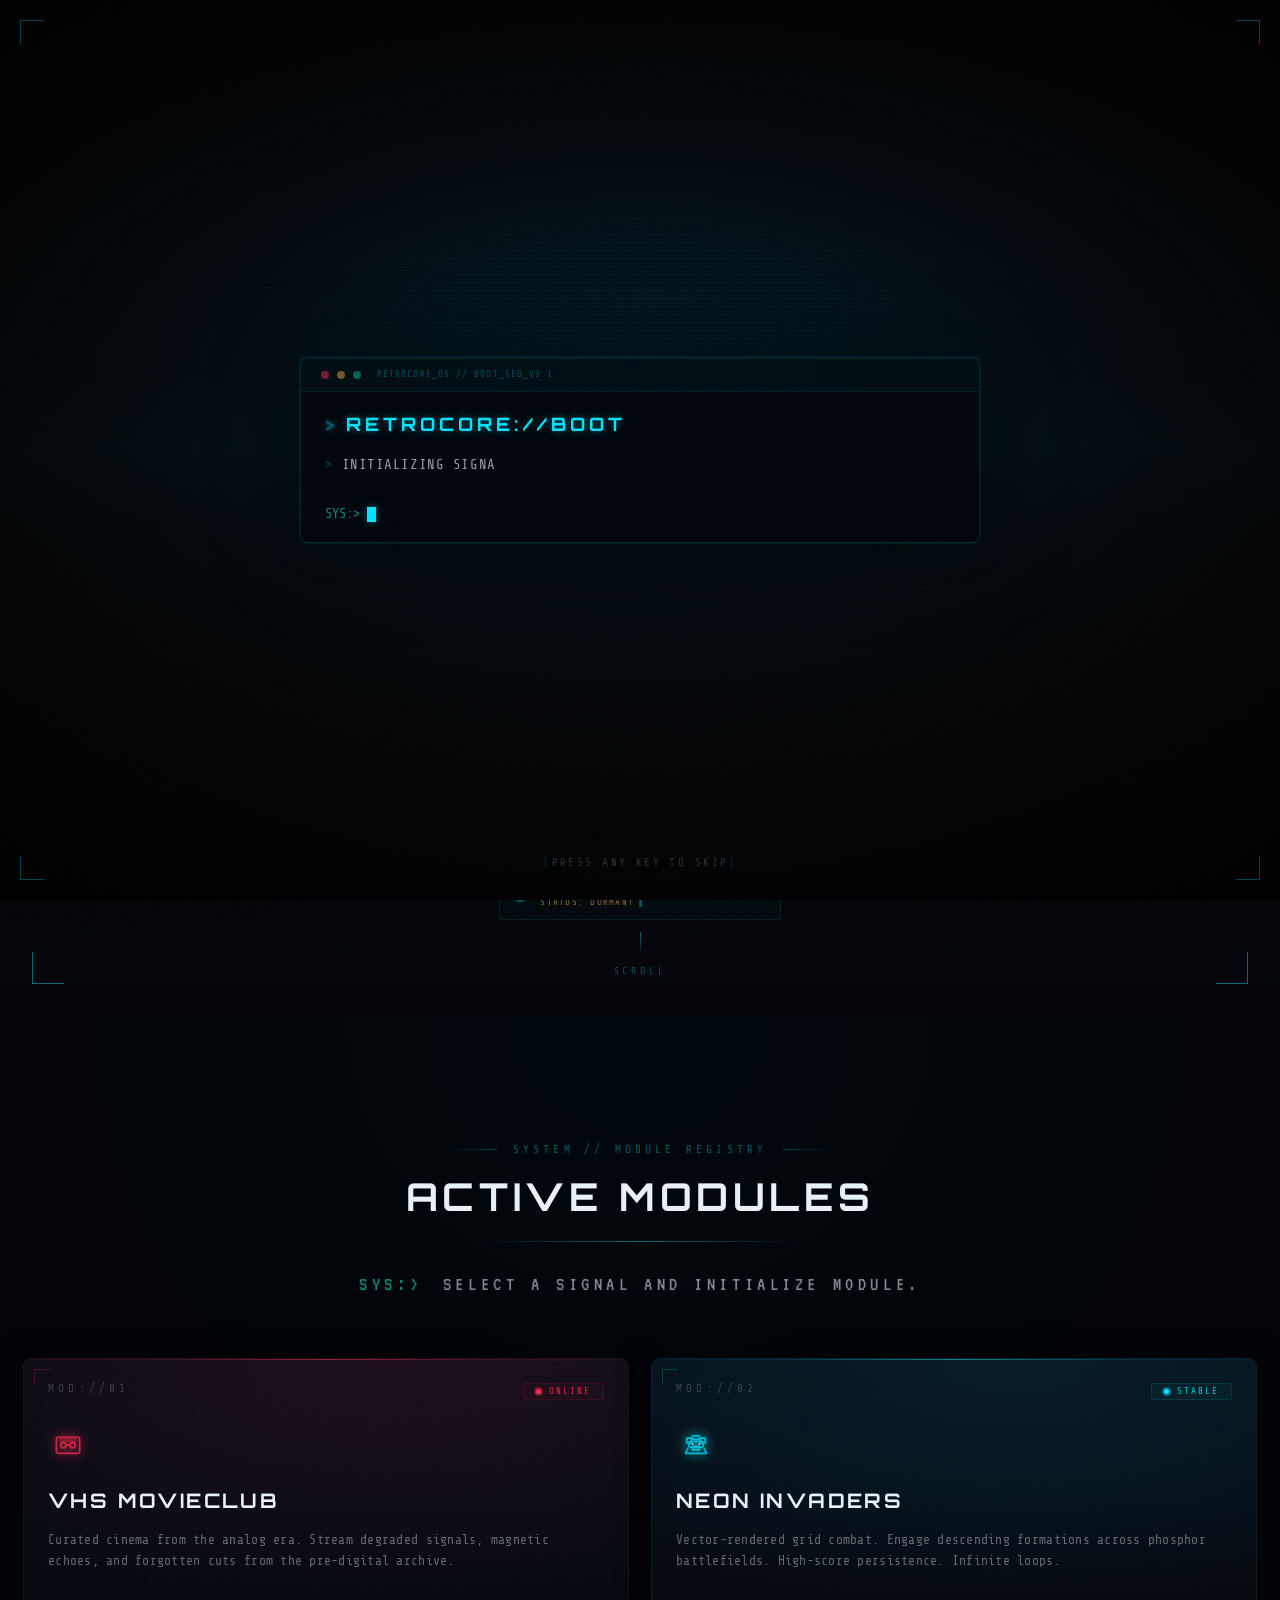
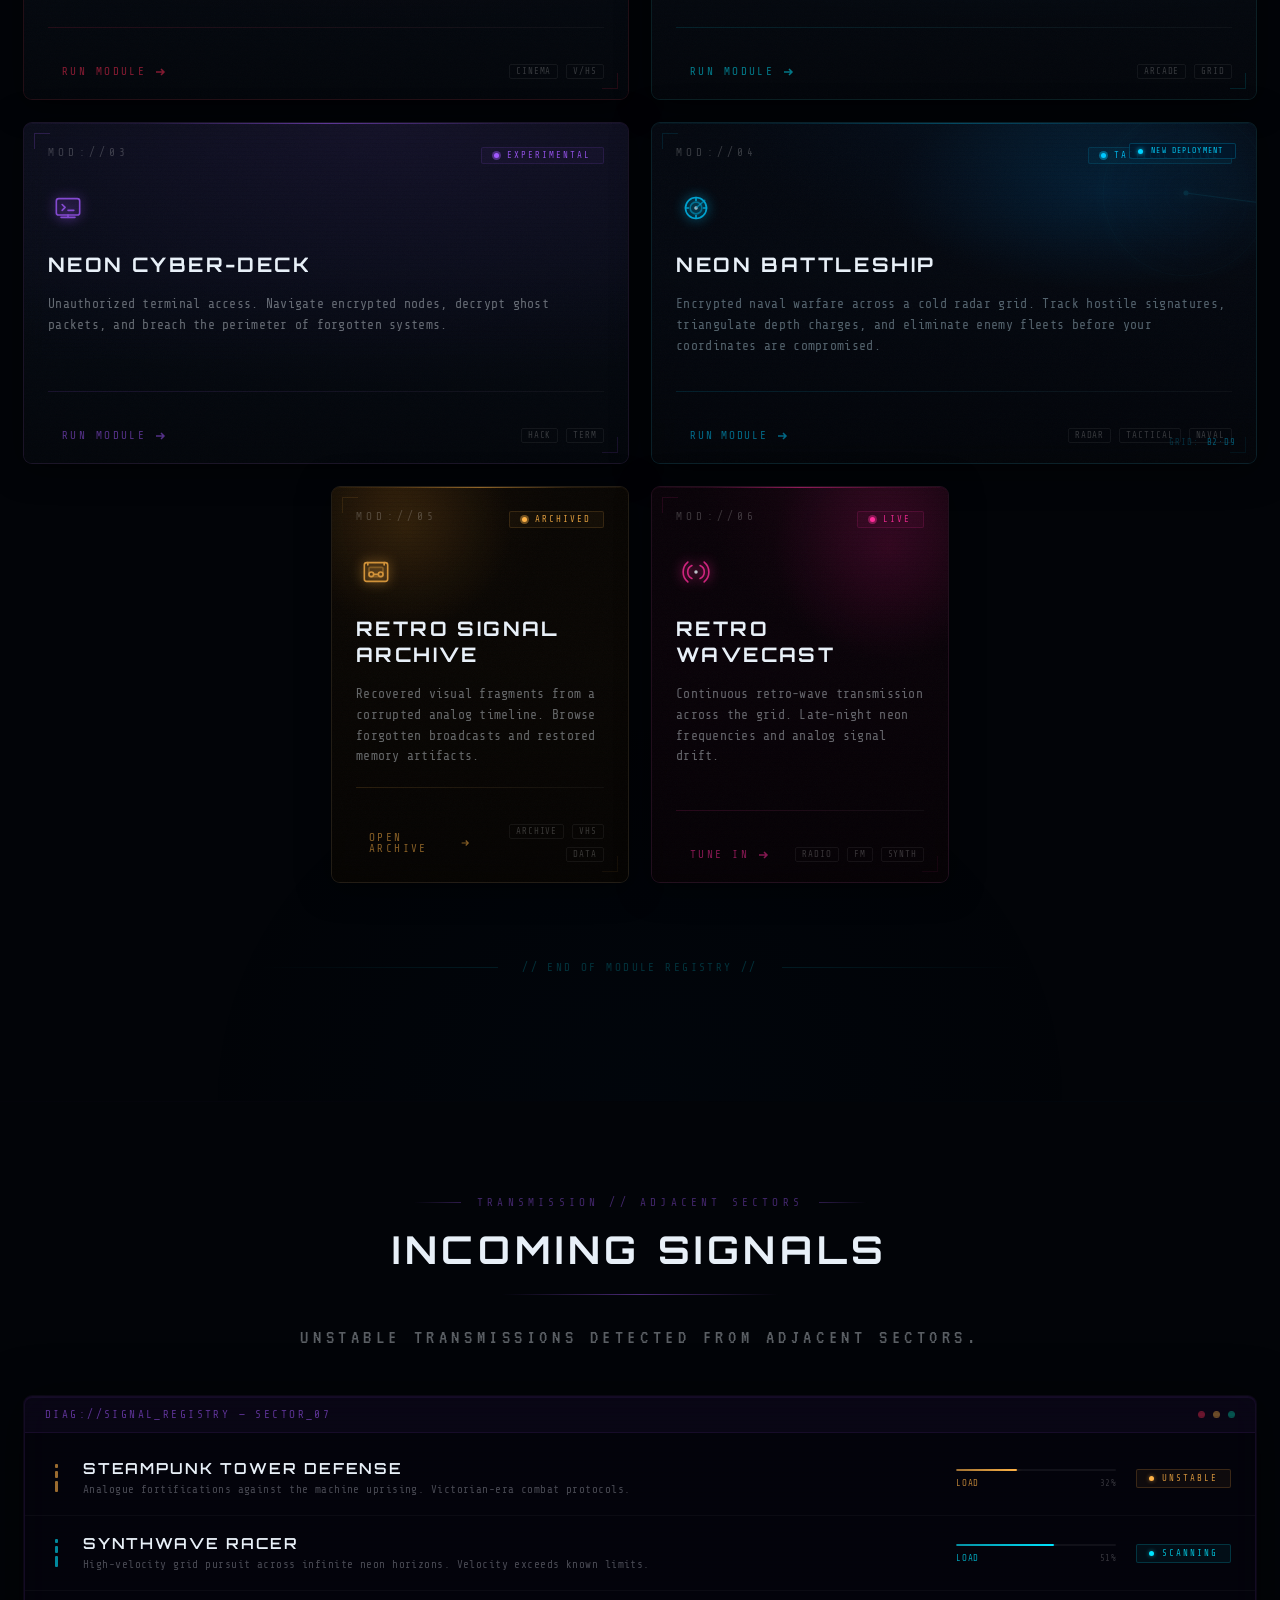
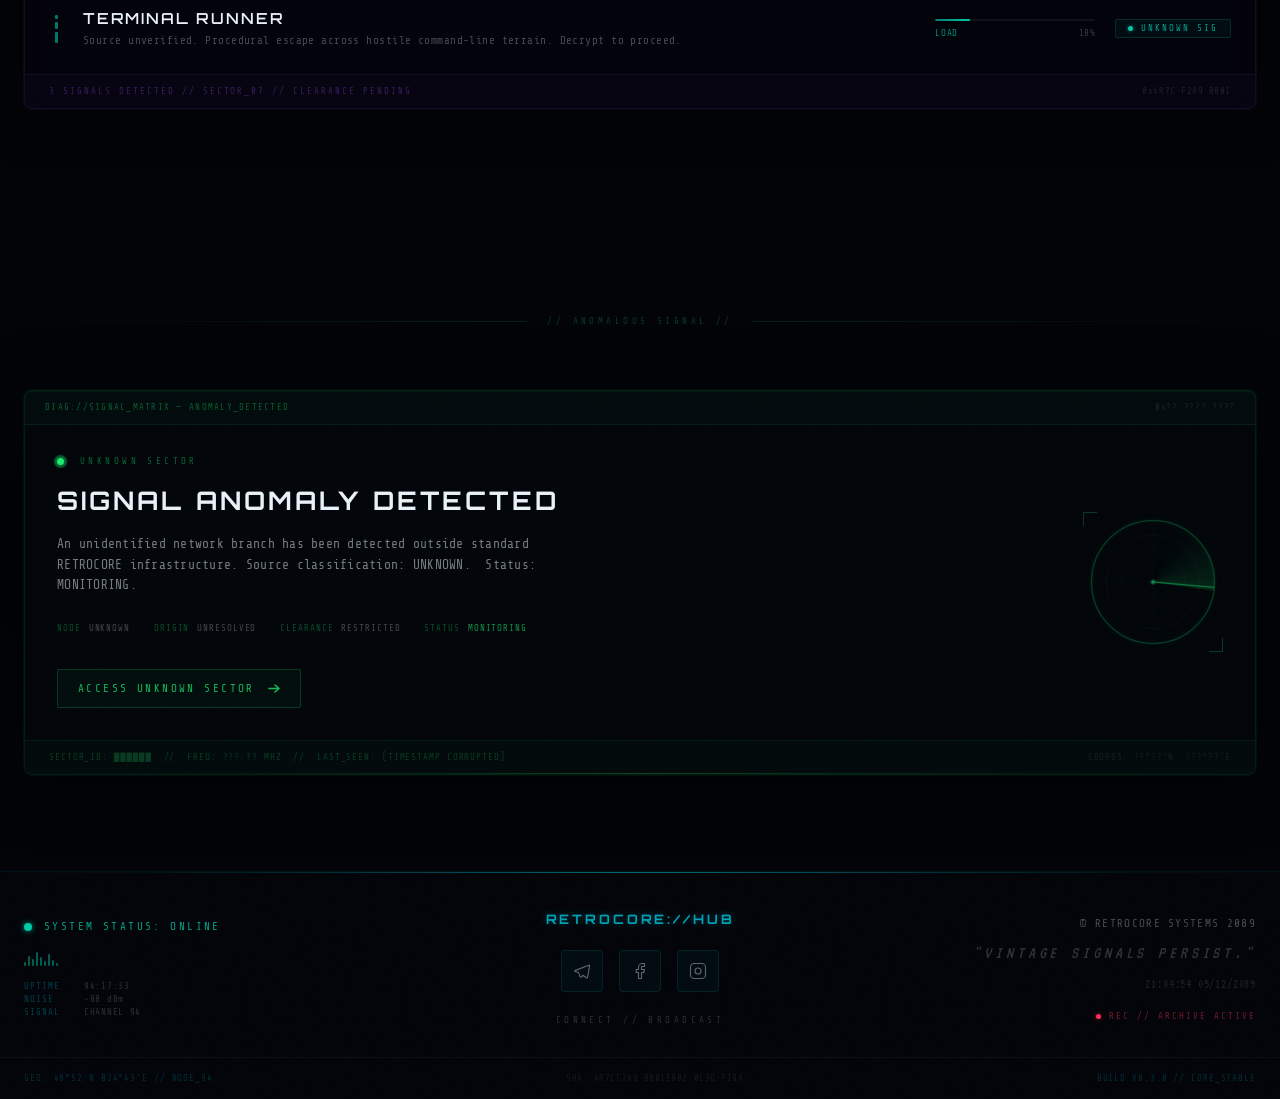
==== index.html @ 4a58cda7 "first commit" ====
<!DOCTYPE html>
<html lang="en" data-theme="dark">
<head>
  <meta charset="UTF-8">
  <meta name="viewport" content="width=device-width, initial-scale=1.0">
  <meta name="description" content="RETROCORE://HUB — Vintage signals from a forgotten digital future.">
  <meta name="theme-color" content="#020408">

  <!-- Favicon pack -->
  <link rel="icon"             type="image/x-icon" href="assets/favicon/favicon.ico">
  <link rel="icon"             type="image/png"    sizes="64x64"   href="assets/favicon/favicon-64x64.png">
  <link rel="icon"             type="image/png"    sizes="32x32"   href="assets/favicon/favicon-32x32.png">
  <link rel="icon"             type="image/png"    sizes="16x16"   href="assets/favicon/favicon-16x16.png">
  <link rel="apple-touch-icon"                     sizes="180x180" href="assets/favicon/apple-touch-icon.png">

  <!-- Open Graph -->
  <meta property="og:title" content="RETROCORE://HUB">
  <meta property="og:description" content="Vintage signals from a forgotten digital future.">
  <meta property="og:type" content="website">

  <title>RETROCORE://HUB</title>

  <!-- Stylesheets — load order matters -->
  <link rel="stylesheet" href="css/reset.css">
  <link rel="stylesheet" href="css/variables.css">
  <link rel="stylesheet" href="css/animations.css">
  <link rel="stylesheet" href="css/style.css">
  <link rel="stylesheet" href="css/modules.css">
  <link rel="stylesheet" href="css/lower.css">
  <link rel="stylesheet" href="css/immersion.css">
  <link rel="stylesheet" href="css/battleship.css">
  <link rel="stylesheet" href="css/signal-ai.css">
  <link rel="stylesheet" href="css/unknown-sector.css">
  <link rel="stylesheet" href="css/platform.css">
  <link rel="stylesheet" href="css/network.css">
</head>

<body>

  <!-- ══════════════════════════════════════════════════
       AMBIENT BACKGROUND SYSTEM
  ══════════════════════════════════════════════════ -->
  <div class="bg-system" aria-hidden="true">
    <!-- deep multi-layer gradients -->
    <div class="bg-gradient"></div>

    <!-- atmospheric glow orbs -->
    <div class="bg-orb bg-orb--primary"></div>
    <div class="bg-orb bg-orb--secondary"></div>
    <div class="bg-orb bg-orb--tertiary"></div>

    <!-- perspective grid -->
    <div class="bg-grid"></div>

    <!-- VHS scanlines -->
    <div class="bg-scanlines"></div>

    <!-- moving CRT scan beam -->
    <div class="bg-scanline-beam"></div>

    <!-- animated film grain -->
    <div class="bg-noise"></div>

    <!-- vignette frame -->
    <div class="bg-vignette"></div>

    <!-- particle canvas -->
    <canvas id="particle-canvas" aria-hidden="true"></canvas>
  </div><!-- /.bg-system -->


  <!-- ══════════════════════════════════════════════════
       HEADER
  ══════════════════════════════════════════════════ -->
  <header class="header" role="banner">
    <div class="container">
      <div class="header__inner">

        <!-- Logo -->
        <a href="/" class="logo" aria-label="RETROCORE HUB — Home">
          <div class="logo__status" aria-hidden="true">
            <span class="logo__status-ring"></span>
            <span class="logo__status-dot"></span>
          </div>
          <span class="logo__wordmark">
            <span class="protocol">RETRO</span><span class="separator">CORE</span><span class="separator">://</span><span class="name">HUB</span>
          </span>
        </a>

        <!-- Desktop Navigation -->
        <nav class="header__nav" aria-label="Primary navigation">
          <!-- Language Switcher -->
          <div class="lang-switcher" role="group" aria-label="Language selection">
            <button
              class="lang-btn active"
              data-lang="en"
              aria-pressed="true"
              aria-label="English"
            >EN</button>
            <button
              class="lang-btn"
              data-lang="ua"
              aria-pressed="false"
              aria-label="Ukrainian"
            >UA</button>
          </div>

          <!-- Register CTA -->
          <button class="btn-register" aria-label="Create an account" data-i18n="navRegister">
            REGISTER
          </button>
        </nav>

        <!-- Mobile Hamburger -->
        <button
          class="header__menu-toggle"
          aria-label="Toggle mobile menu"
          aria-expanded="false"
          aria-controls="mobile-nav"
        >
          <span></span>
          <span></span>
          <span></span>
        </button>

      </div><!-- /.header__inner -->
    </div><!-- /.container -->
  </header>

  <!-- Mobile nav drawer -->
  <nav
    id="mobile-nav"
    class="header__mobile-nav"
    aria-label="Mobile navigation"
    aria-hidden="true"
  >
    <div class="lang-switcher" role="group" aria-label="Language selection">
      <button class="lang-btn active" data-lang="en">EN</button>
      <button class="lang-btn" data-lang="ua">UA</button>
    </div>
    <button class="btn-register" style="width:100%; text-align:center;" data-i18n="navRegister">
      REGISTER
    </button>
  </nav>


  <!-- ══════════════════════════════════════════════════
       MAIN CONTENT
  ══════════════════════════════════════════════════ -->
  <main id="main" role="main">

    <!-- ── HERO ──────────────────────────────────── -->
    <section class="hero" aria-label="Hero">

      <!-- CRT scanline overlay -->
      <div class="hero__crt" aria-hidden="true"></div>

      <!-- Cinematic corner brackets -->
      <div class="hero__frame" aria-hidden="true">
        <div class="hero__frame-corner--tr"></div>
        <div class="hero__frame-corner--bl"></div>
      </div>

      <!-- VHS Timestamp — top left -->
      <div class="hero__vhs-stamp" aria-hidden="true">00:00:00  01/01/1994</div>

      <!-- VHS REC indicator — top right -->
      <div class="hero__vhs-rec" aria-hidden="true">
        <span class="hero__vhs-dot"></span>
        REC
      </div>

      <!-- Hero Content -->
      <div class="hero__content">

        <!-- Eyebrow label -->
        <p class="hero__eyebrow" aria-label="System label" data-i18n="heroEyebrow">
          SIGNAL&nbsp;INTERCEPTED&nbsp;//&nbsp;CHANNEL&nbsp;94
        </p>

        <!-- Main Tagline -->
        <h1 class="hero__title" data-i18n="heroTitle">
          Vintage signals from a<br>forgotten digital future.
        </h1>

        <!-- Horizontal divider -->
        <div class="hero__divider" aria-hidden="true"></div>

        <!-- Subtitle -->
        <p class="hero__subtitle" data-i18n="heroSubtitle">
          The archive is open. Connect to the grid.
        </p>

        <!-- Terminal prompt -->
        <div class="hero__terminal" aria-hidden="true">
          <span class="hero__terminal-prefix">SYS:&gt;</span>
          <span class="hero__terminal-text" data-i18n="heroTerminalText">awaiting_signal.exe</span>
          <span class="hero__cursor"></span>
        </div>

        <!-- Meta Badges -->
        <div class="hero__badges" role="list" aria-label="System status tags">
          <span class="hero__badge" role="listitem" data-i18n="heroBadge1">V/HS-1994</span>
          <span class="hero__badge" role="listitem" data-i18n="heroBadge2">SIGNAL&nbsp;STABLE</span>
          <span class="hero__badge" role="listitem" data-i18n="heroBadge3">GRID&nbsp;ONLINE</span>
          <span class="hero__badge" role="listitem" data-i18n="heroBadge4">ENCRYPTED</span>
        </div>

      </div><!-- /.hero__content -->

      <!-- Scroll hint -->
      <div class="hero__scroll-hint" aria-label="Scroll down">
        <div class="hero__scroll-line" aria-hidden="true"></div>
        <span class="hero__scroll-label" data-i18n="heroScrollLabel">SCROLL</span>
      </div>

    </section><!-- /.hero -->

    <!-- Future sections will be inserted here:
         <section class="features"> … </section>
         <section class="showcase"> … </section>
         <section class="pricing"> … </section>
         <section class="cta"> … </section>
    -->

    <!-- ── ACTIVE MODULES ────────────────────────── -->
    <section class="modules" id="modules" aria-label="Active Modules">

      <!-- Section intro -->
      <div class="container">
        <div class="modules__intro">
          <p class="modules__eyebrow" data-i18n="modulesEyebrow">SYSTEM&nbsp;//&nbsp;MODULE&nbsp;REGISTRY</p>
          <h2 class="modules__title" data-i18n="modulesTitle">Active Modules</h2>
          <div class="modules__divider" aria-hidden="true"></div>
          <p class="modules__subtitle">
            <span class="modules__subtitle-prefix">SYS:&gt;&nbsp;</span>
            <span data-i18n="modulesSubtitle">Select a signal and initialize module.</span>
          </p>
        </div>
      </div>

      <!-- Module Grid -->
      <div class="modules__grid" role="list">

        <!-- ── MODULE 01 — VHS MovieClub ─────────── -->
        <a
          class="mod-card mod-card--vhs"
          href="/projects/vhs-movieclub/index.html"
          role="listitem"
          aria-label="VHS MovieClub — Launch module"
        >
          <!-- bg layers -->
          <div class="mod-card__bg"        aria-hidden="true"></div>
          <div class="mod-card__noise"     aria-hidden="true"></div>
          <div class="mod-card__scanlines" aria-hidden="true"></div>
          <div class="mod-card__scan-beam" aria-hidden="true"></div>
          <div class="mod-card__holo"      aria-hidden="true"></div>
          <div class="mod-card__corners"   aria-hidden="true"></div>
          <div class="mod-card__accent-line" aria-hidden="true"></div>
          <div class="mod-card__reflection"  aria-hidden="true"></div>

          <!-- content -->
          <div class="mod-card__body">
            <div class="mod-card__header">
              <span class="mod-card__slot">MOD://01</span>
              <div class="mod-card__status" aria-label="Status: Online">
                <span class="mod-card__status-dot">
                  <span class="mod-card__status-dot-ring"></span>
                  <span class="mod-card__status-dot-inner"></span>
                </span>
                <span class="mod-card__status-label" data-i18n="mod01StatusLabel">ONLINE</span>
              </div>
            </div>

            <div class="mod-card__icon-wrap">
              <div class="mod-card__icon">
                <!-- VHS cassette icon -->
                <svg viewBox="0 0 24 24" aria-hidden="true">
                  <rect x="2" y="6" width="20" height="14" rx="2"/>
                  <circle cx="8"  cy="13" r="2.2"/>
                  <circle cx="16" cy="13" r="2.2"/>
                  <path d="M10.2 13 h3.6"/>
                  <rect x="5" y="7.5" width="14" height="2" rx="0.5" opacity="0.5"/>
                </svg>
              </div>
            </div>

            <h3 class="mod-card__title" data-i18n="mod01Title">VHS&nbsp;MovieClub</h3>
            <p class="mod-card__desc" data-i18n="mod01Desc">
              Curated cinema from the analog era. Stream degraded signals,
              magnetic echoes, and forgotten cuts from the pre-digital archive.
            </p>

            <div class="mod-card__line" aria-hidden="true"></div>

            <div class="mod-card__footer">
              <div class="mod-card__run" aria-label="Run module">
                <span class="mod-card__run-blink"></span>
                <span>RUN MODULE</span>
                <span class="mod-card__run-arrow">
                  <svg width="12" height="12" viewBox="0 0 12 12" fill="none" stroke="currentColor" stroke-width="1.5">
                    <path d="M2 6h8M7 3l3 3-3 3"/>
                  </svg>
                </span>
              </div>
              <div class="mod-card__tags" aria-label="Module tags">
                <span class="mod-card__tag">CINEMA</span>
                <span class="mod-card__tag">V/HS</span>
              </div>
            </div>
          </div>
        </a>

        <!-- ── MODULE 02 — Neon Invaders ─────────── -->
        <a
          class="mod-card mod-card--invaders"
          href="/projects/neon-invaders/index.html"
          role="listitem"
          aria-label="Neon Invaders — Launch module"
        >
          <div class="mod-card__bg"        aria-hidden="true"></div>
          <div class="mod-card__noise"     aria-hidden="true"></div>
          <div class="mod-card__scanlines" aria-hidden="true"></div>
          <div class="mod-card__scan-beam" aria-hidden="true"></div>
          <div class="mod-card__holo"      aria-hidden="true"></div>
          <div class="mod-card__corners"   aria-hidden="true"></div>
          <div class="mod-card__accent-line" aria-hidden="true"></div>
          <div class="mod-card__reflection"  aria-hidden="true"></div>

          <div class="mod-card__body">
            <div class="mod-card__header">
              <span class="mod-card__slot">MOD://02</span>
              <div class="mod-card__status" aria-label="Status: Stable">
                <span class="mod-card__status-dot">
                  <span class="mod-card__status-dot-ring"></span>
                  <span class="mod-card__status-dot-inner"></span>
                </span>
                <span class="mod-card__status-label" data-i18n="mod02StatusLabel">STABLE</span>
              </div>
            </div>

            <div class="mod-card__icon-wrap">
              <div class="mod-card__icon">
                <!-- arcade / invader icon -->
                <svg viewBox="0 0 24 24" aria-hidden="true">
                  <path d="M5 16 L3 20 h18 L19 16"/>
                  <rect x="9" y="14" width="6" height="3"/>
                  <rect x="6" y="10" width="12" height="5" rx="1"/>
                  <rect x="4"  y="7" width="4" height="4"/>
                  <rect x="16" y="7" width="4" height="4"/>
                  <rect x="9" y="5" width="6" height="3" rx="0.5"/>
                  <circle cx="9"  cy="12" r="0.8" fill="currentColor" stroke="none"/>
                  <circle cx="15" cy="12" r="0.8" fill="currentColor" stroke="none"/>
                </svg>
              </div>
            </div>

            <h3 class="mod-card__title" data-i18n="mod02Title">Neon&nbsp;Invaders</h3>
            <p class="mod-card__desc" data-i18n="mod02Desc">
              Vector-rendered grid combat. Engage descending formations across
              phosphor battlefields. High-score persistence. Infinite loops.
            </p>

            <div class="mod-card__line" aria-hidden="true"></div>

            <div class="mod-card__footer">
              <div class="mod-card__run" aria-label="Run module">
                <span class="mod-card__run-blink"></span>
                <span>RUN MODULE</span>
                <span class="mod-card__run-arrow">
                  <svg width="12" height="12" viewBox="0 0 12 12" fill="none" stroke="currentColor" stroke-width="1.5">
                    <path d="M2 6h8M7 3l3 3-3 3"/>
                  </svg>
                </span>
              </div>
              <div class="mod-card__tags">
                <span class="mod-card__tag">ARCADE</span>
                <span class="mod-card__tag">GRID</span>
              </div>
            </div>
          </div>
        </a>

        <!-- ── MODULE 03 — Neon Cyber-Deck ──────── -->
        <a
          class="mod-card mod-card--cyberdeck"
          href="/projects/neon-cyberdeck/index.html"
          role="listitem"
          aria-label="Neon Cyber-Deck — Launch module"
        >
          <div class="mod-card__bg"        aria-hidden="true"></div>
          <div class="mod-card__noise"     aria-hidden="true"></div>
          <div class="mod-card__scanlines" aria-hidden="true"></div>
          <div class="mod-card__scan-beam" aria-hidden="true"></div>
          <div class="mod-card__holo"      aria-hidden="true"></div>
          <div class="mod-card__corners"   aria-hidden="true"></div>
          <div class="mod-card__accent-line" aria-hidden="true"></div>
          <div class="mod-card__reflection"  aria-hidden="true"></div>

          <div class="mod-card__body">
            <div class="mod-card__header">
              <span class="mod-card__slot">MOD://03</span>
              <div class="mod-card__status" aria-label="Status: Experimental">
                <span class="mod-card__status-dot">
                  <span class="mod-card__status-dot-ring" style="animation-duration:1.6s"></span>
                  <span class="mod-card__status-dot-inner"></span>
                </span>
                <span class="mod-card__status-label" data-i18n="mod03StatusLabel">EXPERIMENTAL</span>
              </div>
            </div>

            <div class="mod-card__icon-wrap">
              <div class="mod-card__icon">
                <!-- terminal / cyberdeck icon -->
                <svg viewBox="0 0 24 24" aria-hidden="true">
                  <rect x="2" y="4" width="20" height="14" rx="2"/>
                  <path d="M6 20 h12"/>
                  <path d="M12 18 v2"/>
                  <path d="M7 9 l2.5 2.5 -2.5 2.5"/>
                  <path d="M12 14 h5"/>
                </svg>
              </div>
            </div>

            <h3 class="mod-card__title" data-i18n="mod03Title">Neon&nbsp;Cyber&#8209;Deck</h3>
            <p class="mod-card__desc" data-i18n="mod03Desc">
              Unauthorized terminal access. Navigate encrypted nodes, decrypt
              ghost packets, and breach the perimeter of forgotten systems.
            </p>

            <div class="mod-card__line" aria-hidden="true"></div>

            <div class="mod-card__footer">
              <div class="mod-card__run" aria-label="Run module">
                <span class="mod-card__run-blink"></span>
                <span>RUN MODULE</span>
                <span class="mod-card__run-arrow">
                  <svg width="12" height="12" viewBox="0 0 12 12" fill="none" stroke="currentColor" stroke-width="1.5">
                    <path d="M2 6h8M7 3l3 3-3 3"/>
                  </svg>
                </span>
              </div>
              <div class="mod-card__tags">
                <span class="mod-card__tag">HACK</span>
                <span class="mod-card__tag">TERM</span>
              </div>
            </div>
          </div>
        </a>

        <!-- ── MODULE 04 — Neon Battleship (DEPLOYED) ── -->
        <a
          class="mod-card mod-card--battleship mod-card--naval"
          href="/projects/neon-battleship/index.html"
          role="listitem"
          aria-label="Neon Battleship — Launch module"
          id="card-battleship"
        >
          <!-- standard bg layer stack -->
          <div class="mod-card__bg"          aria-hidden="true"></div>
          <div class="mod-card__noise"       aria-hidden="true"></div>
          <div class="mod-card__scanlines"   aria-hidden="true"></div>
          <div class="mod-card__scan-beam"   aria-hidden="true"></div>
          <div class="mod-card__holo"        aria-hidden="true"></div>
          <div class="mod-card__corners"     aria-hidden="true"></div>
          <div class="mod-card__accent-line" aria-hidden="true"></div>
          <div class="mod-card__reflection"  aria-hidden="true"></div>

          <!-- ── Naval-exclusive atmosphere layers ── -->
          <!-- Radar sweep canvas -->
          <canvas
            class="bs-radar"
            id="bs-radar-canvas"
            width="180" height="180"
            aria-hidden="true"
          ></canvas>

          <!-- Tactical grid overlay -->
          <div class="bs-grid" aria-hidden="true"></div>

          <!-- Sonar ripple rings -->
          <div class="bs-sonar" aria-hidden="true">
            <span class="bs-sonar__ring bs-sonar__ring--1"></span>
            <span class="bs-sonar__ring bs-sonar__ring--2"></span>
            <span class="bs-sonar__ring bs-sonar__ring--3"></span>
          </div>

          <!-- NEW DEPLOYMENT badge -->
          <div class="bs-deploy-badge" aria-label="New deployment">
            <span class="bs-deploy-badge__pip"></span>
            <span class="bs-deploy-badge__text" data-i18n="mod04DeployBadge">NEW&nbsp;DEPLOYMENT</span>
          </div>

          <!-- Coordinate readout -->
          <div class="bs-coords" aria-hidden="true">
            <span class="bs-coords__label">GRID:&nbsp;</span>
            <span class="bs-coords__val" id="bs-coords-val">G7·H4</span>
          </div>

          <!-- card body -->
          <div class="mod-card__body">
            <div class="mod-card__header">
              <span class="mod-card__slot">MOD://04</span>
              <div class="mod-card__status" aria-label="Status: Tactical online">
                <span class="mod-card__status-dot">
                  <span class="mod-card__status-dot-ring"></span>
                  <span class="mod-card__status-dot-inner"></span>
                </span>
                <span class="mod-card__status-label" data-i18n="mod04StatusLabel">TACTICAL&nbsp;ONLINE</span>
              </div>
            </div>

            <div class="mod-card__icon-wrap">
              <div class="mod-card__icon bs-icon">
                <!-- radar crosshair icon -->
                <svg viewBox="0 0 24 24" aria-hidden="true">
                  <circle cx="12" cy="12" r="9"/>
                  <circle cx="12" cy="12" r="5" opacity="0.55"/>
                  <circle cx="12" cy="12" r="1.5" fill="currentColor" stroke="none"/>
                  <!-- crosshair ticks -->
                  <path d="M12 3 v2.5"/>
                  <path d="M12 18.5 v2.5"/>
                  <path d="M3 12 h2.5"/>
                  <path d="M18.5 12 h2.5"/>
                  <!-- sweep arm -->
                  <path class="bs-icon__sweep" d="M12 12 L19.5 5.5" stroke-linecap="round"/>
                </svg>
              </div>
            </div>

            <h3 class="mod-card__title" data-i18n="mod04Title">Neon&nbsp;Battleship</h3>
            <p class="mod-card__desc" data-i18n="mod04Desc">
              Encrypted naval warfare across a cold radar grid. Track
              hostile signatures, triangulate depth charges, and eliminate
              enemy fleets before your coordinates are compromised.
            </p>

            <div class="mod-card__line" aria-hidden="true"></div>

            <div class="mod-card__footer">
              <div class="mod-card__run" aria-label="Run module">
                <span class="mod-card__run-blink"></span>
                <span>RUN MODULE</span>
                <span class="mod-card__run-arrow">
                  <svg width="12" height="12" viewBox="0 0 12 12" fill="none" stroke="currentColor" stroke-width="1.5">
                    <path d="M2 6h8M7 3l3 3-3 3"/>
                  </svg>
                </span>
              </div>
              <div class="mod-card__tags">
                <span class="mod-card__tag">RADAR</span>
                <span class="mod-card__tag">TACTICAL</span>
                <span class="mod-card__tag">NAVAL</span>
              </div>
            </div>
          </div>
        </a>

      </div><!-- /.modules__grid -->

      <!-- Extended grid: MOD 05–06 -->
      <div class="modules__grid modules__grid--extended" role="list">

        <!-- ── MODULE 05 — Retro Signal Archive ──── -->
        <a
          class="mod-card mod-card--archive"
          href="./projects/retro-signal-archive/index.html"
          role="listitem"
          aria-label="Retro Signal Archive — Open archive"
        >
          <div class="mod-card__bg"          aria-hidden="true"></div>
          <div class="mod-card__noise"       aria-hidden="true"></div>
          <div class="mod-card__scanlines"   aria-hidden="true"></div>
          <div class="mod-card__scan-beam"   aria-hidden="true"></div>
          <div class="mod-card__holo"        aria-hidden="true"></div>
          <div class="mod-card__corners"     aria-hidden="true"></div>
          <div class="mod-card__accent-line" aria-hidden="true"></div>
          <div class="mod-card__reflection"  aria-hidden="true"></div>

          <div class="mod-card__body">
            <div class="mod-card__header">
              <span class="mod-card__slot">MOD://05</span>
              <div class="mod-card__status" aria-label="Status: Archived">
                <span class="mod-card__status-dot">
                  <span class="mod-card__status-dot-ring"></span>
                  <span class="mod-card__status-dot-inner"></span>
                </span>
                <span class="mod-card__status-label" data-i18n="mod05StatusLabel">ARCHIVED</span>
              </div>
            </div>

            <div class="mod-card__icon-wrap">
              <div class="mod-card__icon">
                <!-- VHS tape / archive icon -->
                <svg viewBox="0 0 24 24" aria-hidden="true">
                  <rect x="2" y="4" width="20" height="16" rx="2"/>
                  <rect x="6" y="8" width="12" height="8" rx="1" opacity="0.4"/>
                  <circle cx="8"  cy="14" r="2"/>
                  <circle cx="16" cy="14" r="2"/>
                  <path d="M10 14h4"/>
                  <path d="M5 4v2M19 4v2"/>
                </svg>
              </div>
            </div>

            <h3 class="mod-card__title" data-i18n="mod05Title">Retro&nbsp;Signal&nbsp;Archive</h3>
            <p class="mod-card__desc" data-i18n="mod05Desc">
              Recovered visual fragments from a corrupted analog timeline.
              Browse forgotten broadcasts and restored memory artifacts.
            </p>

            <div class="mod-card__line" aria-hidden="true"></div>

            <div class="mod-card__footer">
              <div class="mod-card__run" aria-label="Open archive">
                <span class="mod-card__run-blink"></span>
                <span data-i18n="mod05RunBtn">OPEN ARCHIVE</span>
                <span class="mod-card__run-arrow">
                  <svg width="12" height="12" viewBox="0 0 12 12" fill="none" stroke="currentColor" stroke-width="1.5">
                    <path d="M2 6h8M7 3l3 3-3 3"/>
                  </svg>
                </span>
              </div>
              <div class="mod-card__tags">
                <span class="mod-card__tag">ARCHIVE</span>
                <span class="mod-card__tag">VHS</span>
                <span class="mod-card__tag">DATA</span>
              </div>
            </div>
          </div>
        </a>

        <!-- ── MODULE 06 — Retro Wavecast ──────────── -->
        <a
          class="mod-card mod-card--wavecast"
          href="./projects/retro-wavecast/index.html"
          role="listitem"
          aria-label="Retro Wavecast — Tune in"
        >
          <div class="mod-card__bg"          aria-hidden="true"></div>
          <div class="mod-card__noise"       aria-hidden="true"></div>
          <div class="mod-card__scanlines"   aria-hidden="true"></div>
          <div class="mod-card__scan-beam"   aria-hidden="true"></div>
          <div class="mod-card__holo"        aria-hidden="true"></div>
          <div class="mod-card__corners"     aria-hidden="true"></div>
          <div class="mod-card__accent-line" aria-hidden="true"></div>
          <div class="mod-card__reflection"  aria-hidden="true"></div>

          <div class="mod-card__body">
            <div class="mod-card__header">
              <span class="mod-card__slot">MOD://06</span>
              <div class="mod-card__status" aria-label="Status: Live">
                <span class="mod-card__status-dot">
                  <span class="mod-card__status-dot-ring"></span>
                  <span class="mod-card__status-dot-inner"></span>
                </span>
                <span class="mod-card__status-label" data-i18n="mod06StatusLabel">LIVE</span>
              </div>
            </div>

            <div class="mod-card__icon-wrap">
              <div class="mod-card__icon">
                <!-- Radio wave / broadcast icon -->
                <svg viewBox="0 0 24 24" aria-hidden="true">
                  <path d="M8.5 17.5a6 6 0 0 1 0-11"/>
                  <path d="M15.5 17.5a6 6 0 0 0 0-11"/>
                  <path d="M5 20.5a11 11 0 0 1 0-17"/>
                  <path d="M19 20.5a11 11 0 0 0 0-17"/>
                  <circle cx="12" cy="12" r="1.5" fill="currentColor" stroke="none"/>
                </svg>
              </div>
            </div>

            <h3 class="mod-card__title" data-i18n="mod06Title">Retro&nbsp;Wavecast</h3>
            <p class="mod-card__desc" data-i18n="mod06Desc">
              Continuous retro-wave transmission across the grid.
              Late-night neon frequencies and analog signal drift.
            </p>

            <div class="mod-card__line" aria-hidden="true"></div>

            <div class="mod-card__footer">
              <div class="mod-card__run" aria-label="Tune in">
                <span class="mod-card__run-blink"></span>
                <span data-i18n="mod06RunBtn">TUNE IN</span>
                <span class="mod-card__run-arrow">
                  <svg width="12" height="12" viewBox="0 0 12 12" fill="none" stroke="currentColor" stroke-width="1.5">
                    <path d="M2 6h8M7 3l3 3-3 3"/>
                  </svg>
                </span>
              </div>
              <div class="mod-card__tags">
                <span class="mod-card__tag">RADIO</span>
                <span class="mod-card__tag">FM</span>
                <span class="mod-card__tag">SYNTH</span>
              </div>
            </div>
          </div>
        </a>

      </div><!-- /.modules__grid--extended -->

      <!-- Section separator -->
      <div class="container">
        <div class="modules__separator">
          <div class="modules__separator-line"></div>
          <span class="modules__separator-icon" data-i18n="modulesSeparator">// END OF MODULE REGISTRY //</span>
          <div class="modules__separator-line"></div>
        </div>
      </div>

    </section><!-- /.modules -->

    <!-- ── INCOMING SIGNALS ───────────────────────── -->
    <section class="signals lower-atmosphere" id="signals" aria-label="Incoming Signals">
      <div class="container">

        <!-- Section intro -->
        <div class="signals__intro">
          <p class="signals__eyebrow" data-i18n="signalsEyebrow">TRANSMISSION&nbsp;//&nbsp;ADJACENT&nbsp;SECTORS</p>
          <h2 class="signals__title" data-i18n="signalsTitle">Incoming Signals</h2>
          <div class="signals__divider" aria-hidden="true"></div>
          <p class="signals__subtitle" data-i18n="signalsSubtitle">Unstable transmissions detected from adjacent sectors.</p>
        </div>

        <!-- Terminal panel -->
        <div class="signals__panel" role="region" aria-label="Signal diagnostics panel">

          <!-- Fake terminal title bar -->
          <div class="signals__panel-bar" aria-hidden="true">
            <span class="signals__panel-title" data-i18n="signalsPanelTitle">DIAG://SIGNAL_REGISTRY&nbsp;—&nbsp;SECTOR_07</span>
            <div class="signals__panel-dots">
              <span class="signals__panel-dot"></span>
              <span class="signals__panel-dot"></span>
              <span class="signals__panel-dot"></span>
            </div>
          </div>

          <!-- Signal list -->
          <ul class="signals__list" role="list">

            <!-- ROW 01 — Steampunk Tower Defense -->
            <li class="sig-row sig-row--tower" role="listitem" aria-label="Steampunk Tower Defense — Unstable">

              <!-- signal strength bars -->
              <div class="sig-row__indicator" aria-hidden="true">
                <span class="sig-bar"></span>
                <span class="sig-bar"></span>
                <span class="sig-bar"></span>
              </div>

              <!-- module info -->
              <div class="sig-row__info">
                <span class="sig-row__name" data-i18n="sig01Name">Steampunk&nbsp;Tower&nbsp;Defense</span>
                <span class="sig-row__desc" data-i18n="sig01Desc">Analogue fortifications against the machine uprising. Victorian-era combat protocols.</span>
              </div>

              <!-- progress -->
              <div class="sig-row__progress" aria-label="Signal load: 38%">
                <div class="sig-row__progress-track">
                  <div class="sig-row__progress-fill" style="--prog-target:38%"></div>
                </div>
                <div class="sig-row__progress-label">
                  <span class="sig-row__pct" data-i18n="sigLoadLabel">LOAD</span>
                  <span class="sig-row__pct-val">38%</span>
                </div>
              </div>

              <!-- status -->
              <div class="sig-row__status" aria-label="Status: Unstable">
                <span class="sig-row__status-pip"></span>
                <span class="sig-row__status-text" data-i18n="sig01Status">UNSTABLE</span>
              </div>
            </li>

            <!-- ROW 02 — Synthwave Racer -->
            <li class="sig-row sig-row--racer" role="listitem" aria-label="Synthwave Racer — Scanning">

              <div class="sig-row__indicator" aria-hidden="true">
                <span class="sig-bar"></span>
                <span class="sig-bar"></span>
                <span class="sig-bar"></span>
              </div>

              <div class="sig-row__info">
                <span class="sig-row__name" data-i18n="sig02Name">Synthwave&nbsp;Racer</span>
                <span class="sig-row__desc" data-i18n="sig02Desc">High-velocity grid pursuit across infinite neon horizons. Velocity exceeds known limits.</span>
              </div>

              <div class="sig-row__progress" aria-label="Signal load: 61%">
                <div class="sig-row__progress-track">
                  <div class="sig-row__progress-fill" style="--prog-target:61%"></div>
                </div>
                <div class="sig-row__progress-label">
                  <span class="sig-row__pct" data-i18n="sigLoadLabel">LOAD</span>
                  <span class="sig-row__pct-val">61%</span>
                </div>
              </div>

              <div class="sig-row__status" aria-label="Status: Scanning">
                <span class="sig-row__status-pip" style="animation-duration:1.6s"></span>
                <span class="sig-row__status-text" data-i18n="sig02Status">SCANNING</span>
              </div>
            </li>

            <!-- ROW 03 — Terminal Runner -->
            <li class="sig-row sig-row--runner" role="listitem" aria-label="Terminal Runner — Unknown Signal">

              <div class="sig-row__indicator" aria-hidden="true">
                <span class="sig-bar"></span>
                <span class="sig-bar"></span>
                <span class="sig-bar"></span>
              </div>

              <div class="sig-row__info">
                <span class="sig-row__name" data-i18n="sig03Name">Terminal&nbsp;Runner</span>
                <span class="sig-row__desc" data-i18n="sig03Desc">Source unverified. Procedural escape across hostile command-line terrain. Decrypt to proceed.</span>
              </div>

              <div class="sig-row__progress" aria-label="Signal load: 22%">
                <div class="sig-row__progress-track">
                  <div class="sig-row__progress-fill" style="--prog-target:22%"></div>
                </div>
                <div class="sig-row__progress-label">
                  <span class="sig-row__pct" data-i18n="sigLoadLabel">LOAD</span>
                  <span class="sig-row__pct-val">22%</span>
                </div>
              </div>

              <div class="sig-row__status" aria-label="Status: Unknown signal">
                <span class="sig-row__status-pip" style="animation-duration:3.2s"></span>
                <span class="sig-row__status-text" data-i18n="sig03Status">UNKNOWN&nbsp;SIG</span>
              </div>
            </li>

          </ul><!-- /.signals__list -->

          <!-- Panel footer -->
          <div class="signals__panel-footer" aria-hidden="true">
            <span class="signals__panel-footer-text" data-i18n="signalsPanelFooter">3&nbsp;SIGNALS&nbsp;DETECTED&nbsp;//&nbsp;SECTOR_07&nbsp;//&nbsp;CLEARANCE&nbsp;PENDING</span>
            <span class="signals__panel-footer-hash">0x4R7C·F2A9·B001</span>
          </div>

        </div><!-- /.signals__panel -->

      </div><!-- /.container -->
    </section><!-- /.signals -->

    <!-- ── SIGNAL ANOMALY — UNKNOWN SECTOR ───────────── -->
    <section class="unknown-sector" id="unknown-sector" aria-label="Signal Anomaly Detected">
      <div class="container">

        <!-- Separator trace -->
        <div class="unknown-sector__sep" aria-hidden="true">
          <div class="unknown-sector__sep-line"></div>
          <span class="unknown-sector__sep-label">// ANOMALOUS SIGNAL //</span>
          <div class="unknown-sector__sep-line"></div>
        </div>

        <!-- Main panel -->
        <div class="us-panel" role="region" aria-label="Unknown sector signal panel">
          <div class="us-panel__noise" aria-hidden="true"></div>
          <div class="us-panel__signal-line" aria-hidden="true"></div>

          <!-- Title bar -->
          <div class="us-panel__bar" aria-hidden="true">
            <span class="us-panel__bar-id">DIAG://SIGNAL_MATRIX&nbsp;—&nbsp;ANOMALY_DETECTED</span>
            <span class="us-panel__bar-hash">0x??·????·????</span>
          </div>

          <!-- Body -->
          <div class="us-panel__body">

            <!-- Left: content -->
            <div class="us-panel__content">

              <!-- Eyebrow -->
              <div class="us-panel__eyebrow">
                <div class="us-panel__pip-wrap" aria-hidden="true">
                  <span class="us-panel__pip-ring"></span>
                  <span class="us-panel__pip"></span>
                </div>
                <span>UNKNOWN SECTOR</span>
              </div>

              <!-- Title -->
              <h2 class="us-panel__title" data-i18n="unknownSectorTitle">
                SIGNAL ANOMALY DETECTED
              </h2>

              <!-- Description -->
              <p class="us-panel__desc" data-i18n="unknownSectorDesc">
                An unidentified network branch has been detected outside standard RETROCORE infrastructure.
                Source classification: UNKNOWN.&nbsp;&nbsp;Status: MONITORING.
              </p>

              <!-- Metadata -->
              <div class="us-panel__meta" aria-label="Signal metadata" role="list">
                <div class="us-panel__meta-item" role="listitem">
                  <span class="us-panel__meta-key">NODE</span>
                  <span class="us-panel__meta-val">UNKNOWN</span>
                </div>
                <div class="us-panel__meta-item" role="listitem">
                  <span class="us-panel__meta-key">ORIGIN</span>
                  <span class="us-panel__meta-val">UNRESOLVED</span>
                </div>
                <div class="us-panel__meta-item" role="listitem">
                  <span class="us-panel__meta-key">CLEARANCE</span>
                  <span class="us-panel__meta-val">RESTRICTED</span>
                </div>
                <div class="us-panel__meta-item" role="listitem">
                  <span class="us-panel__meta-key">STATUS</span>
                  <span class="us-panel__meta-val us-panel__meta-val--blink">MONITORING</span>
                </div>
              </div>

              <!-- CTA -->
              <div class="us-panel__actions">
                <a
                  href="./projects/unknown-retrocore/index.html"
                  class="us-panel__btn"
                  aria-label="Access the Unknown Sector"
                >
                  <span data-i18n="unknownSectorBtn">ACCESS UNKNOWN SECTOR</span>
                  <span class="us-panel__btn-arrow" aria-hidden="true">
                    <svg width="13" height="13" viewBox="0 0 13 13" fill="none" stroke="currentColor" stroke-width="1.5" stroke-linecap="round" stroke-linejoin="round">
                      <path d="M2 6.5h9M8 3l4 3.5L8 10"/>
                    </svg>
                  </span>
                </a>
              </div>

            </div><!-- /.us-panel__content -->

            <!-- Right: ghost radar -->
            <div class="us-panel__radar-wrap" aria-hidden="true">
              <canvas id="us-radar-canvas" aria-hidden="true"></canvas>
              <div class="us-panel__radar-corners"></div>
            </div>

          </div><!-- /.us-panel__body -->

          <!-- Bottom strip -->
          <div class="us-panel__strip" aria-hidden="true">
            <span class="us-panel__strip-text">SECTOR_ID: ██████ &nbsp;//&nbsp; FREQ: ???.?? MHz &nbsp;//&nbsp; LAST_SEEN: [TIMESTAMP CORRUPTED]</span>
            <span class="us-panel__strip-coords">COORDS: ??°??'N &nbsp;???°??'E</span>
          </div>

        </div><!-- /.us-panel -->

      </div><!-- /.container -->
    </section><!-- /.unknown-sector -->

  </main><!-- /#main -->

  <!-- ── FOOTER TERMINAL PANEL ──────────────────────── -->
  <footer class="footer" role="contentinfo" aria-label="System footer">
    <div class="footer__noise" aria-hidden="true"></div>
    <div class="footer__separator" aria-hidden="true"></div>

    <div class="footer__main">
      <div class="container">
        <div class="footer__grid">

          <!-- LEFT: System status -->
          <div class="footer__left">

            <div class="footer__sys-status" aria-label="System status: Online">
              <div style="position:relative;width:8px;height:8px;flex-shrink:0">
                <span class="footer__sys-ring"></span>
                <span class="footer__sys-dot"></span>
              </div>
              <span class="footer__sys-label" data-i18n="footerSysStatus">SYSTEM&nbsp;STATUS:&nbsp;ONLINE</span>
            </div>

            <!-- Micro waveform -->
            <div class="footer__waveform" aria-hidden="true">
              <span class="footer__wave-bar"></span>
              <span class="footer__wave-bar"></span>
              <span class="footer__wave-bar"></span>
              <span class="footer__wave-bar"></span>
              <span class="footer__wave-bar"></span>
              <span class="footer__wave-bar"></span>
              <span class="footer__wave-bar"></span>
              <span class="footer__wave-bar"></span>
              <span class="footer__wave-bar"></span>
            </div>

            <!-- Diagnostic readout -->
            <div class="footer__diag" aria-hidden="true">
              <div class="footer__diag-line">
                <span class="footer__diag-key">UPTIME</span>
                <span>94:17:33</span>
              </div>
              <div class="footer__diag-line">
                <span class="footer__diag-key">NOISE</span>
                <span>−88&nbsp;dBm</span>
              </div>
              <div class="footer__diag-line">
                <span class="footer__diag-key">SIGNAL</span>
                <span>CHANNEL&nbsp;94</span>
              </div>
            </div>

          </div><!-- /.footer__left -->

          <!-- CENTER: Logo + Socials -->
          <div class="footer__center">

            <div class="footer__logo" aria-label="Retrocore Hub">
              RETROCORE://HUB
            </div>

            <nav class="footer__socials" aria-label="Social links">

              <!-- Telegram -->
              <a
                href="#"
                class="footer__social-btn footer__social-btn--tg"
                aria-label="Telegram"
                target="_blank"
                rel="noopener noreferrer"
              >
                <svg viewBox="0 0 24 24" aria-hidden="true">
                  <path d="M21.2 4.4L3.1 11.2c-1.2.5-1.2 1.2-.2 1.5l4.6 1.4 1.8 5.4c.2.6.4.8.9.8.4 0 .6-.2.9-.5l2.2-2.1 4.5 3.3c.8.5 1.4.2 1.6-.7L22 5.5c.3-1.2-.4-1.7-1-1.3z"/>
                </svg>
              </a>

              <!-- Facebook -->
              <a
                href="#"
                class="footer__social-btn footer__social-btn--fb"
                aria-label="Facebook"
                target="_blank"
                rel="noopener noreferrer"
              >
                <svg viewBox="0 0 24 24" aria-hidden="true">
                  <path d="M18 2h-3a5 5 0 0 0-5 5v3H7v4h3v8h4v-8h3l1-4h-4V7a1 1 0 0 1 1-1h3z"/>
                </svg>
              </a>

              <!-- Instagram -->
              <a
                href="#"
                class="footer__social-btn footer__social-btn--ig"
                aria-label="Instagram"
                target="_blank"
                rel="noopener noreferrer"
              >
                <svg viewBox="0 0 24 24" aria-hidden="true">
                  <rect x="2" y="2" width="20" height="20" rx="5" ry="5"/>
                  <circle cx="12" cy="12" r="4"/>
                  <circle cx="17.5" cy="6.5" r="0.5" fill="currentColor" stroke="none"/>
                </svg>
              </a>

            </nav>

            <span class="footer__social-label" data-i18n="footerSocialLabel">CONNECT&nbsp;//&nbsp;BROADCAST</span>

          </div><!-- /.footer__center -->

          <!-- RIGHT: Copyright -->
          <div class="footer__right">

            <span class="footer__copyright" data-i18n="footerCopyright">© RETROCORE SYSTEMS 2089</span>
            <span class="footer__tagline" data-i18n="footerTagline">"Vintage signals persist."</span>

            <div class="footer__vhs-stamp" aria-hidden="true" id="footer-timestamp">
              00:00:00&nbsp;&nbsp;01/01/2089
            </div>

            <div class="footer__rec" aria-hidden="true">
              <span class="footer__rec-dot"></span>
              <span class="footer__rec-text">REC&nbsp;//&nbsp;ARCHIVE&nbsp;ACTIVE</span>
            </div>

          </div><!-- /.footer__right -->

        </div><!-- /.footer__grid -->
      </div><!-- /.container -->
    </div><!-- /.footer__main -->

    <!-- Bottom system bar -->
    <div class="footer__bottom">
      <div class="container">
        <div class="footer__bottom-inner" aria-hidden="true">
          <span class="footer__coords">GEO:&nbsp;48°52'N&nbsp;024°43'E&nbsp;//&nbsp;NODE_94</span>
          <span class="footer__hash">SHA:&nbsp;4R7CF2A9·B001E882·0C3D·F19A</span>
          <span class="footer__ver">BUILD&nbsp;v0.3.0&nbsp;//&nbsp;CORE_STABLE</span>
        </div>
      </div>
    </div>

  </footer><!-- /.footer -->

  <!-- ── JS Module ──────────────────────────────── -->
  <script type="module" src="js/main.js"></script>
  <script type="module" src="js/immersion.js"></script>
  <script type="module" src="js/systems/platform.js"></script>
  <script type="module">
    import { initBattleship }     from './js/systems/battleship.js';
    import { initMiniPlayer }     from './js/systems/mini-player.js';
    import { initSignalAI }       from './js/systems/signal-ai.js';
    import { initUnknownSector }  from './js/systems/unknown-sector.js';
    function run() {
      initBattleship();
      initMiniPlayer();
      initSignalAI();
      initUnknownSector();
    }
    if (document.readyState === 'loading') {
      document.addEventListener('DOMContentLoaded', run, { once: true });
    } else {
      run();
    }
  </script>

</body>
</html>
---- css/variables.css ----
/* RETROCORE://HUB — variables.css */

@import url('https://fonts.googleapis.com/css2?family=Share+Tech+Mono&family=Orbitron:wght@400;600;700;900&family=VT323&display=swap');

:root {
  /* ── PALETTE ─────────────────────────────────── */
  --clr-void:        #020408;
  --clr-deep:        #05090f;
  --clr-surface:     #0a1220;
  --clr-panel:       rgba(8, 16, 28, 0.72);

  --clr-cyan:        #00e5ff;
  --clr-cyan-dim:    #0099b8;
  --clr-cyan-ghost:  rgba(0, 229, 255, 0.07);

  --clr-teal:        #00c9a7;
  --clr-amber:       #ffb347;
  --clr-amber-dim:   rgba(255, 179, 71, 0.15);

  --clr-white:       #e8f0f8;
  --clr-white-dim:   rgba(232, 240, 248, 0.55);
  --clr-white-ghost: rgba(232, 240, 248, 0.08);

  --clr-red-vhs:     #ff2d55;

  /* ── PHASE 7 — NETWORK EXPANSION ────────────────── */
  --clr-archive:           #ffb347;          /* warm VHS amber/gold       */
  --clr-archive-dim:       rgba(255, 179, 71, 0.14);
  --clr-archive-ghost:     rgba(255, 179, 71, 0.045);
  --glow-archive-sm:       0 0 6px rgba(255, 179, 71, 0.45),
                           0 0 18px rgba(255, 179, 71, 0.15);

  --clr-wavecast:          #ff2d9b;          /* synthwave magenta/pink    */
  --clr-wavecast-dim:      rgba(255, 45, 155, 0.14);
  --clr-wavecast-ghost:    rgba(255, 45, 155, 0.045);
  --glow-wavecast-sm:      0 0 6px rgba(255, 45, 155, 0.45),
                           0 0 18px rgba(255, 45, 155, 0.15);

  /* ── GLOW ────────────────────────────────────── */
  --glow-cyan-sm:    0 0 6px rgba(0, 229, 255, 0.35),
                     0 0 14px rgba(0, 229, 255, 0.15);
  --glow-cyan-md:    0 0 10px rgba(0, 229, 255, 0.5),
                     0 0 30px rgba(0, 229, 255, 0.2),
                     0 0 60px rgba(0, 229, 255, 0.07);
  --glow-cyan-lg:    0 0 20px rgba(0, 229, 255, 0.6),
                     0 0 60px rgba(0, 229, 255, 0.25),
                     0 0 120px rgba(0, 229, 255, 0.08);
  --glow-teal-sm:    0 0 8px rgba(0, 201, 167, 0.4),
                     0 0 20px rgba(0, 201, 167, 0.15);
  --glow-amber-sm:   0 0 6px rgba(255, 179, 71, 0.4),
                     0 0 18px rgba(255, 179, 71, 0.12);

  /* ── TYPOGRAPHY ──────────────────────────────── */
  --font-display:    'Orbitron', 'Share Tech Mono', monospace;
  --font-mono:       'Share Tech Mono', 'Courier New', monospace;
  --font-terminal:   'VT323', monospace;

  --fs-xs:           0.6875rem;  /* 11px */
  --fs-sm:           0.8125rem;  /* 13px */
  --fs-base:         1rem;       /* 16px */
  --fs-md:           1.125rem;   /* 18px */
  --fs-lg:           1.375rem;   /* 22px */
  --fs-xl:           1.75rem;    /* 28px */
  --fs-2xl:          2.25rem;    /* 36px */
  --fs-3xl:          3rem;       /* 48px */
  --fs-4xl:          4rem;       /* 64px */
  --fs-hero:         clamp(2.2rem, 5.5vw, 4.5rem);

  --lh-tight:        1.1;
  --lh-snug:         1.3;
  --lh-normal:       1.6;
  --lh-loose:        2;

  --ls-wide:         0.12em;
  --ls-wider:        0.22em;
  --ls-widest:       0.38em;

  /* ── SPACING ─────────────────────────────────── */
  --sp-1:  0.25rem;
  --sp-2:  0.5rem;
  --sp-3:  0.75rem;
  --sp-4:  1rem;
  --sp-5:  1.25rem;
  --sp-6:  1.5rem;
  --sp-8:  2rem;
  --sp-10: 2.5rem;
  --sp-12: 3rem;
  --sp-16: 4rem;
  --sp-20: 5rem;
  --sp-24: 6rem;
  --sp-32: 8rem;

  /* ── LAYOUT ──────────────────────────────────── */
  --max-w:           1280px;
  --header-h:        68px;
  --header-h-sm:     56px;

  /* ── BORDERS ─────────────────────────────────── */
  --border-dim:      1px solid rgba(0, 229, 255, 0.08);
  --border-mid:      1px solid rgba(0, 229, 255, 0.18);
  --border-bright:   1px solid rgba(0, 229, 255, 0.4);

  /* ── RADIUS ──────────────────────────────────── */
  --r-sm:  2px;
  --r-md:  4px;
  --r-lg:  8px;

  /* ── TRANSITIONS ─────────────────────────────── */
  --ease-out-expo:   cubic-bezier(0.16, 1, 0.3, 1);
  --ease-in-out:     cubic-bezier(0.4, 0, 0.2, 1);
  --ease-cyber:      cubic-bezier(0.25, 0.46, 0.45, 0.94);

  --dur-fast:        120ms;
  --dur-base:        260ms;
  --dur-slow:        480ms;
  --dur-cinematic:   900ms;

  /* ── BLUR / GLASS ────────────────────────────── */
  --blur-glass:      blur(20px) saturate(160%);
  --blur-sm:         blur(8px);

  /* ── Z-INDEX STACK ───────────────────────────── */
  --z-bg:      0;
  --z-content: 10;
  --z-overlay: 20;
  --z-header:  100;
  --z-modal:   200;
}
---- css/animations.css ----
/* RETROCORE://HUB — animations.css */

/* ── LOGO PULSE ──────────────────────────────────────── */
@keyframes logoPulse {
  0%, 100% {
    text-shadow:
      0 0 6px rgba(0, 229, 255, 0.5),
      0 0 18px rgba(0, 229, 255, 0.25),
      0 0 40px rgba(0, 229, 255, 0.08);
    opacity: 1;
  }
  45% {
    text-shadow:
      0 0 10px rgba(0, 229, 255, 0.7),
      0 0 28px rgba(0, 229, 255, 0.35),
      0 0 60px rgba(0, 229, 255, 0.12);
    opacity: 0.97;
  }
  50% {
    text-shadow:
      0 0 4px rgba(0, 229, 255, 0.3),
      0 0 12px rgba(0, 229, 255, 0.14);
    opacity: 0.92;
  }
}

/* ── CRT FLICKER ─────────────────────────────────────── */
@keyframes crtFlicker {
  0%   { opacity: 1; }
  2%   { opacity: 0.94; }
  4%   { opacity: 1; }
  19%  { opacity: 1; }
  20%  { opacity: 0.97; }
  21%  { opacity: 1; }
  56%  { opacity: 1; }
  57%  { opacity: 0.91; }
  58%  { opacity: 1; }
  100% { opacity: 1; }
}

/* ── VHS GLITCH SHIFT ────────────────────────────────── */
@keyframes vhsShift {
  0%    { transform: translate(0, 0) skewX(0deg); }
  2%    { transform: translate(-1px, 0) skewX(-0.3deg); }
  3%    { transform: translate(1px, 0) skewX(0.3deg); }
  4%    { transform: translate(0, 0) skewX(0deg); }
  97%   { transform: translate(0, 0) skewX(0deg); }
  98%   { transform: translate(1px, 0) skewX(0.2deg); }
  99%   { transform: translate(-1px, 0) skewX(-0.2deg); }
  100%  { transform: translate(0, 0) skewX(0deg); }
}

/* ── CHROMATIC ABERRATION ────────────────────────────── */
@keyframes chromaticDrift {
  0%   { text-shadow: -1px 0 rgba(255, 45, 85, 0.35), 1px 0 rgba(0, 229, 255, 0.35); }
  25%  { text-shadow: -1.5px 0 rgba(255, 45, 85, 0.25), 1.5px 0 rgba(0, 229, 255, 0.25); }
  50%  { text-shadow: -0.5px 0 rgba(255, 45, 85, 0.4), 0.5px 0 rgba(0, 229, 255, 0.4); }
  75%  { text-shadow: -2px 0 rgba(255, 45, 85, 0.18), 2px 0 rgba(0, 229, 255, 0.18); }
  100% { text-shadow: -1px 0 rgba(255, 45, 85, 0.35), 1px 0 rgba(0, 229, 255, 0.35); }
}

/* ── SCANLINE CRAWL ──────────────────────────────────── */
@keyframes scanlineCrawl {
  0%   { background-position: 0 0; }
  100% { background-position: 0 100%; }
}

/* ── SCANLINE WIPE ───────────────────────────────────── */
@keyframes scanlineWipe {
  0%   { transform: translateY(-100%); }
  100% { transform: translateY(100vh); }
}

/* ── NOISE GRAIN ─────────────────────────────────────── */
@keyframes noiseShift {
  0%   { transform: translate(0, 0); }
  10%  { transform: translate(-2%, -3%); }
  20%  { transform: translate(1%, 2%); }
  30%  { transform: translate(-1%, 1%); }
  40%  { transform: translate(2%, -1%); }
  50%  { transform: translate(-2%, 2%); }
  60%  { transform: translate(1%, -2%); }
  70%  { transform: translate(-1%, 3%); }
  80%  { transform: translate(2%, 1%); }
  90%  { transform: translate(-1%, -2%); }
  100% { transform: translate(0, 0); }
}

/* ── ATMOSPHERIC GLOW ────────────────────────────────── */
@keyframes atmosphericGlow {
  0%, 100% {
    opacity: 0.28;
    transform: scale(1) translateY(0);
  }
  33% {
    opacity: 0.38;
    transform: scale(1.04) translateY(-8px);
  }
  66% {
    opacity: 0.22;
    transform: scale(0.97) translateY(5px);
  }
}

/* ── RADIAL BREATHE ──────────────────────────────────── */
@keyframes radialBreathe {
  0%, 100% { opacity: 0.18; transform: scale(1); }
  50%       { opacity: 0.28; transform: scale(1.08); }
}

/* ── PARTICLE FLOAT ──────────────────────────────────── */
@keyframes particleFloat {
  0% {
    transform: translateY(0) translateX(0) scale(1);
    opacity: 0;
  }
  10% { opacity: 1; }
  90% { opacity: 0.6; }
  100% {
    transform: translateY(-120vh) translateX(var(--drift)) scale(0.5);
    opacity: 0;
  }
}

/* ── TERMINAL BLINK ──────────────────────────────────── */
@keyframes termBlink {
  0%, 49%  { opacity: 1; }
  50%, 100% { opacity: 0; }
}

/* ── HERO REVEAL ─────────────────────────────────────── */
@keyframes heroReveal {
  0% {
    opacity: 0;
    transform: translateY(24px);
    filter: blur(8px);
  }
  100% {
    opacity: 1;
    transform: translateY(0);
    filter: blur(0);
  }
}

/* ── SUBTEXT REVEAL ──────────────────────────────────── */
@keyframes subtextReveal {
  0% {
    opacity: 0;
    letter-spacing: 0.6em;
  }
  100% {
    opacity: 1;
    letter-spacing: var(--ls-widest);
  }
}

/* ── BORDER TRACE ────────────────────────────────────── */
@keyframes borderTrace {
  0%   { width: 0; opacity: 0; }
  20%  { opacity: 1; }
  100% { width: 100%; opacity: 1; }
}

/* ── GRID LINE DRIFT ─────────────────────────────────── */
@keyframes gridDrift {
  0%   { transform: translateY(0); }
  100% { transform: translateY(60px); }
}

/* ── STATUS PING ─────────────────────────────────────── */
@keyframes statusPing {
  0%, 100% { transform: scale(1); opacity: 1; }
  50%       { transform: scale(1.6); opacity: 0; }
}

/* ── CORNER BRACKET FLASH ────────────────────────────── */
@keyframes bracketFlash {
  0%, 100% { opacity: 0.35; }
  50%       { opacity: 0.85; }
}

/* ── HEADER ENTRY ────────────────────────────────────── */
@keyframes headerSlideIn {
  0% {
    transform: translateY(-100%);
    opacity: 0;
  }
  100% {
    transform: translateY(0);
    opacity: 1;
  }
}

/* ── BUTTON SHIMMER ──────────────────────────────────── */
@keyframes buttonShimmer {
  0%   { background-position: -200% center; }
  100% { background-position: 200% center; }
}

/* ══════════════════════════════════════════════════════
   ACTIVE MODULES — additional keyframes
══════════════════════════════════════════════════════ */

/* ── SECTION REVEAL (scroll-triggered via JS class) ─── */
@keyframes moduleReveal {
  0% {
    opacity: 0;
    transform: translateY(36px);
    filter: blur(6px);
  }
  100% {
    opacity: 1;
    transform: translateY(0);
    filter: blur(0);
  }
}

/* ── CARD AMBIENT GRADIENT DRIFT ─────────────────────── */
@keyframes cardGradientDrift {
  0%   { background-position: 0% 50%; }
  50%  { background-position: 100% 50%; }
  100% { background-position: 0% 50%; }
}

/* ── CARD SCANLINE SWEEP (hover) ─────────────────────── */
@keyframes cardScanSweep {
  0%   { transform: translateY(-100%); opacity: 0; }
  10%  { opacity: 1; }
  90%  { opacity: 0.6; }
  100% { transform: translateY(200%); opacity: 0; }
}

/* ── CARD CORNER PULSE ────────────────────────────────── */
@keyframes cardCornerPulse {
  0%, 100% { opacity: 0.25; }
  50%       { opacity: 0.7; }
}

/* ── RUN INDICATOR BLINK ──────────────────────────────── */
@keyframes runBlink {
  0%, 45%  { opacity: 1; }
  50%, 95% { opacity: 0.15; }
  100%     { opacity: 1; }
}

/* ── STATUS DOT PULSE (per-card accent) ──────────────── */
@keyframes accentPing {
  0%   { transform: scale(1);   opacity: 0.9; }
  60%  { transform: scale(2.2); opacity: 0; }
  100% { transform: scale(1);   opacity: 0; }
}

/* ── CARD NOISE FLOAT ────────────────────────────────── */
@keyframes cardNoiseFloat {
  0%   { transform: translate(0, 0)     scale(1.08); }
  25%  { transform: translate(-1%, -2%) scale(1.09); }
  50%  { transform: translate(1%, 1%)   scale(1.08); }
  75%  { transform: translate(-1%, 2%)  scale(1.09); }
  100% { transform: translate(0, 0)     scale(1.08); }
}

/* ── SECTION DIVIDER TRACE ───────────────────────────── */
@keyframes sectionDividerIn {
  0%   { width: 0; opacity: 0; }
  30%  { opacity: 1; }
  100% { width: 100%; opacity: 1; }
}

/* ── MODULE GRID STAGGER (JS assigns delay) ──────────── */
@keyframes cardSlideUp {
  0% {
    opacity: 0;
    transform: translateY(48px) scale(0.97);
    filter: blur(4px);
  }
  100% {
    opacity: 1;
    transform: translateY(0) scale(1);
    filter: blur(0);
  }
}

/* ── CARD IDLE BREATHE ───────────────────────────────── */
@keyframes cardBreath {
  0%, 100% { box-shadow: var(--card-glow-rest); }
  50%       { box-shadow: var(--card-glow-breathe); }
}

/* ── HOLOGRAPHIC SHIMMER SWEEP ───────────────────────── */
@keyframes holoSweep {
  0%   { transform: translateX(-100%) skewX(-12deg); }
  100% { transform: translateX(300%)  skewX(-12deg); }
}

/* ── COMING SOON TICKER ──────────────────────────────── */
@keyframes tickerSlide {
  0%   { transform: translateX(0); }
  100% { transform: translateX(-50%); }
}

/* ══════════════════════════════════════════════════════
   PHASE 3 — INCOMING SIGNALS + FOOTER keyframes
══════════════════════════════════════════════════════ */

/* ── SIGNAL ROW SLIDE IN ─────────────────────────────── */
@keyframes sigRowIn {
  0% {
    opacity: 0;
    transform: translateX(-18px);
    filter: blur(3px);
  }
  100% {
    opacity: 1;
    transform: translateX(0);
    filter: blur(0);
  }
}

/* ── PROGRESS BAR FILL ───────────────────────────────── */
@keyframes progressFill {
  0%   { width: 0%; opacity: 0.4; }
  15%  { opacity: 1; }
  100% { width: var(--prog-target); opacity: 1; }
}

/* ── INTERFERENCE GLITCH (signal rows) ──────────────── */
@keyframes sigGlitch {
  0%,  96% { transform: translateX(0) scaleY(1); opacity: 1; }
  97%       { transform: translateX(-2px) scaleY(1.008); opacity: 0.85; }
  98%       { transform: translateX(2px)  scaleY(0.994); opacity: 0.9; }
  99%       { transform: translateX(-1px) scaleY(1); opacity: 0.95; }
  100%      { transform: translateX(0) scaleY(1); opacity: 1; }
}

/* ── SIGNAL STRENGTH BARS ────────────────────────────── */
@keyframes barFlicker {
  0%, 100% { opacity: 1; transform: scaleY(1); }
  45%       { opacity: 0.55; transform: scaleY(0.7); }
  50%       { opacity: 1; transform: scaleY(1.1); }
}

/* ── WAVEFORM OSCILLATE ──────────────────────────────── */
@keyframes waveformOsc {
  0%   { d: path("M0 8 Q5 2 10 8 Q15 14 20 8 Q25 2 30 8 Q35 14 40 8"); }
  50%  { d: path("M0 8 Q5 14 10 8 Q15 2 20 8 Q25 14 30 8 Q35 2 40 8"); }
  100% { d: path("M0 8 Q5 2 10 8 Q15 14 20 8 Q25 2 30 8 Q35 14 40 8"); }
}

/* ── FOOTER TOP GLOW PULSE ───────────────────────────── */
@keyframes footerGlowPulse {
  0%, 100% { opacity: 0.35; }
  50%       { opacity: 0.6; }
}

/* ── SOCIAL ICON HOVER LIFT ──────────────────────────── */
@keyframes iconLift {
  0%   { transform: translateY(0); }
  50%  { transform: translateY(-3px); }
  100% { transform: translateY(0); }
}

/* ── SYSTEM HEARTBEAT ────────────────────────────────── */
@keyframes heartbeat {
  0%,  80%, 100% { transform: scale(1);   opacity: 1; }
  10%             { transform: scale(1.35); opacity: 0.9; }
  20%             { transform: scale(1);   opacity: 1; }
  30%             { transform: scale(1.18); opacity: 0.95; }
  40%             { transform: scale(1);   opacity: 1; }
}

/* ── COORD COUNTER ───────────────────────────────────── */
@keyframes coordScroll {
  0%   { transform: translateY(0); }
  100% { transform: translateY(-50%); }
}

/* ── FOOTER SCANLINE DRIFT ───────────────────────────── */
@keyframes footScanDrift {
  0%   { background-position: 0 0; }
  100% { background-position: 0 120px; }
}

/* ── NOISE SIGNAL FLICKER ────────────────────────────── */
@keyframes noiseTick {
  0%,100% { opacity: 0.022; }
  30%      { opacity: 0.038; }
  60%      { opacity: 0.016; }
}

/* ══════════════════════════════════════════════════════
   BATTLESHIP — naval-specific keyframes
══════════════════════════════════════════════════════ */

/* ── SONAR RING EXPAND ───────────────────────────────── */
@keyframes sonarRing {
  0% {
    transform: translate(-50%, -50%) scale(0.1);
    opacity: 0.7;
  }
  100% {
    transform: translate(-50%, -50%) scale(1);
    opacity: 0;
  }
}

/* ── DEPLOY BADGE ENTRANCE ───────────────────────────── */
@keyframes deployIn {
  0% {
    opacity: 0;
    transform: translateY(-6px) translateX(-50%);
    filter: blur(3px);
  }
  100% {
    opacity: 1;
    transform: translateY(0) translateX(-50%);
    filter: blur(0);
  }
}

/* ── COORD FLICKER (on hover) ────────────────────────── */
@keyframes coordFlicker {
  0%,  90%, 100% { opacity: 1; }
  91%             { opacity: 0.1; }
  93%             { opacity: 0.9; }
  95%             { opacity: 0.2; }
  97%             { opacity: 1; }
}

/* ── DEPLOY PIP THROB ────────────────────────────────── */
@keyframes deployPip {
  0%,  100% { transform: scale(1);    opacity: 1; }
  50%        { transform: scale(1.55); opacity: 0.5; }
}

/* ── TACTICAL GRID PULSE ─────────────────────────────── */
@keyframes tacticalGridPulse {
  0%,  100% { opacity: 0.045; }
  50%        { opacity: 0.075; }
}

/* ── ICON SWEEP ARM ──────────────────────────────────── */
@keyframes radarArmSpin {
  0%   { transform: rotate(0deg);   transform-origin: 12px 12px; }
  100% { transform: rotate(360deg); transform-origin: 12px 12px; }
}

/* ── COLD GLOW PULSE ─────────────────────────────────── */
@keyframes coldGlowPulse {
  0%,  100% {
    box-shadow:
      0 0 0 1px rgba(0, 140, 255, 0.12),
      0 4px 32px rgba(0,0,0,0.55),
      inset 0 1px 0 rgba(0, 140, 255, 0.05);
  }
  50% {
    box-shadow:
      0 0 0 1px rgba(0, 200, 255, 0.22),
      0 4px 48px rgba(0, 140, 255, 0.08),
      0 0 28px rgba(0, 180, 255, 0.06),
      inset 0 1px 0 rgba(0, 200, 255, 0.08);
  }
}

/* ══════════════════════════════════════════════════════
   PHASE 5 — BATTLESHIP / NAVAL keyframes
══════════════════════════════════════════════════════ */

/* ── SONAR RING EXPAND ────────────────────────────────── */
@keyframes sonarRing {
  0% {
    transform: translate(-50%, -50%) scale(0.2);
    opacity: 0.7;
  }
  100% {
    transform: translate(-50%, -50%) scale(2.8);
    opacity: 0;
  }
}

/* ── DEPLOY BADGE PULSE ──────────────────────────────── */
@keyframes deployPulse {
  0%, 100% {
    box-shadow:
      0 0 0 1px rgba(0, 200, 255, 0.18),
      0 0 8px rgba(0, 200, 255, 0.1);
    opacity: 1;
  }
  50% {
    box-shadow:
      0 0 0 1px rgba(0, 200, 255, 0.36),
      0 0 18px rgba(0, 200, 255, 0.2);
    opacity: 0.92;
  }
}

/* ── DEPLOY PIP COLD BLINK ───────────────────────────── */
@keyframes deployPip {
  0%,  40% { opacity: 1;    transform: scale(1); }
  50%       { opacity: 0.2;  transform: scale(0.7); }
  55%       { opacity: 1;    transform: scale(1.15); }
  60%, 100% { opacity: 1;    transform: scale(1); }
}

/* ── TACTICAL GRID SHIMMER ───────────────────────────── */
@keyframes tacticalGridShimmer {
  0%   { opacity: 0.06; }
  45%  { opacity: 0.11; }
  50%  { opacity: 0.07; }
  100% { opacity: 0.06; }
}

/* ── RADAR ICON SWEEP (CSS fallback) ─────────────────── */
@keyframes radarSweepCSS {
  0%   { transform: rotate(0deg); }
  100% { transform: rotate(360deg); }
}

/* ── COORD FLICKER ────────────────────────────────────── */
@keyframes coordFlicker {
  0%, 92% { opacity: 0.35; }
  93%      { opacity: 0.08; }
  94%      { opacity: 0.35; }
  96%      { opacity: 0.12; }
  97%      { opacity: 0.35; }
  100%     { opacity: 0.35; }
}

/* ── NAVAL HOVER GLOW SURGE ──────────────────────────── */
@keyframes navalGlowSurge {
  0%, 100% {
    box-shadow:
      0 0 0 1px rgba(0, 200, 255, 0.32),
      0 8px 60px rgba(0, 180, 255, 0.13),
      0 20px 80px rgba(0, 0, 0, 0.75),
      inset 0 1px 0 rgba(80, 200, 255, 0.07);
  }
  50% {
    box-shadow:
      0 0 0 1px rgba(0, 200, 255, 0.48),
      0 8px 80px rgba(0, 200, 255, 0.2),
      0 20px 80px rgba(0, 0, 0, 0.75),
      inset 0 1px 0 rgba(80, 200, 255, 0.1);
  }
}

/* ── NEW DEPLOYMENT ENTRY ────────────────────────────── */
@keyframes deployBadgeIn {
  0% {
    opacity: 0;
    transform: translateX(8px);
    filter: blur(2px);
  }
  100% {
    opacity: 1;
    transform: translateX(0);
    filter: blur(0);
  }
}

/* ══════════════════════════════════════════════════════
   PHASE 7 — NETWORK EXPANSION keyframes
══════════════════════════════════════════════════════ */

/* ── MINI-PLAYER EQ BAR ──────────────────────────────── */
@keyframes eqBounce {
  0%, 100% { transform: scaleY(0.3); }
  50%       { transform: scaleY(1);   }
}

/* ── LIVE PULSE DOT ──────────────────────────────────── */
@keyframes livePulse {
  0%, 100% { opacity: 1;   transform: scale(1); }
  50%       { opacity: 0.4; transform: scale(0.75); }
}

/* ── MINI-PLAYER SLIDE-IN ────────────────────────────── */
@keyframes miniPlayerIn {
  0%   { opacity: 0; transform: translateY(12px) scale(0.97); }
  100% { opacity: 1; transform: translateY(0)    scale(1);    }
}

/* ── WAVECAST CARD GRADIENT DRIFT ───────────────────── */
@keyframes wavecastGradientDrift {
  0%   { background-position: 0% 50%; }
  50%  { background-position: 100% 50%; }
  100% { background-position: 0% 50%; }
}

/* ── ARCHIVE STATIC FLICKER ──────────────────────────── */
@keyframes archiveFlicker {
  0%, 90%, 100% { opacity: 0.08; }
  92%            { opacity: 0.18; }
  94%            { opacity: 0.06; }
  96%            { opacity: 0.14; }
}

/* ── VOLUME SLIDER THUMB GLOW ────────────────────────── */
@keyframes sliderGlow {
  0%, 100% { box-shadow: 0 0 4px var(--clr-wavecast); }
  50%       { box-shadow: 0 0 10px var(--clr-wavecast), 0 0 20px rgba(255,45,155,0.2); }
}
---- css/style.css ----
/* RETROCORE://HUB — style.css */

/* ═══════════════════════════════════════════════════════
   BASE
═══════════════════════════════════════════════════════ */
html {
  background: var(--clr-void);
  color: var(--clr-white);
  font-family: var(--font-mono);
  overflow-x: hidden;
}

body {
  background: var(--clr-void);
  position: relative;
  overflow-x: hidden;
  min-height: 100vh;
}

/* ── SELECTION ─────────────────────────────────────── */
::selection {
  background: rgba(0, 229, 255, 0.18);
  color: var(--clr-cyan);
}

/* ── SCROLLBAR ─────────────────────────────────────── */
::-webkit-scrollbar { width: 4px; }
::-webkit-scrollbar-track { background: var(--clr-void); }
::-webkit-scrollbar-thumb {
  background: var(--clr-cyan-dim);
  border-radius: 2px;
}

/* ── LAYOUT CONTAINER ──────────────────────────────── */
.container {
  width: 100%;
  max-width: var(--max-w);
  margin: 0 auto;
  padding: 0 var(--sp-6);
}

@media (max-width: 768px) {
  .container { padding: 0 var(--sp-4); }
}

/* ═══════════════════════════════════════════════════════
   AMBIENT BACKGROUND SYSTEM
═══════════════════════════════════════════════════════ */

/* ── BACKGROUND WRAPPER ────────────────────────────── */
.bg-system {
  position: fixed;
  inset: 0;
  z-index: var(--z-bg);
  pointer-events: none;
  overflow: hidden;
}

/* ── BASE GRADIENT LAYER ───────────────────────────── */
.bg-gradient {
  position: absolute;
  inset: 0;
  background:
    radial-gradient(ellipse 80% 60% at 50% -10%,
      rgba(0, 229, 255, 0.055) 0%,
      transparent 65%),
    radial-gradient(ellipse 60% 50% at 20% 80%,
      rgba(0, 201, 167, 0.035) 0%,
      transparent 60%),
    radial-gradient(ellipse 50% 40% at 80% 70%,
      rgba(0, 80, 120, 0.04) 0%,
      transparent 55%),
    linear-gradient(180deg,
      #020408 0%,
      #030711 30%,
      #020508 60%,
      #010306 100%);
}

/* ── ATMOSPHERIC GLOW ORB ──────────────────────────── */
.bg-orb {
  position: absolute;
  border-radius: 50%;
  pointer-events: none;
}

.bg-orb--primary {
  width: 900px;
  height: 500px;
  left: 50%;
  top: -80px;
  transform: translateX(-50%);
  background: radial-gradient(ellipse at center,
    rgba(0, 229, 255, 0.048) 0%,
    rgba(0, 150, 200, 0.025) 40%,
    transparent 72%);
  animation: atmosphericGlow 12s ease-in-out infinite;
  filter: blur(1px);
}

.bg-orb--secondary {
  width: 600px;
  height: 400px;
  left: -100px;
  bottom: 20%;
  background: radial-gradient(ellipse at center,
    rgba(0, 201, 167, 0.032) 0%,
    transparent 68%);
  animation: atmosphericGlow 18s ease-in-out infinite reverse;
  animation-delay: -6s;
}

.bg-orb--tertiary {
  width: 500px;
  height: 350px;
  right: -80px;
  top: 30%;
  background: radial-gradient(ellipse at center,
    rgba(0, 100, 180, 0.028) 0%,
    transparent 65%);
  animation: radialBreathe 22s ease-in-out infinite;
  animation-delay: -9s;
}

/* ── GRID OVERLAY ──────────────────────────────────── */
.bg-grid {
  position: absolute;
  inset: 0;
  background-image:
    linear-gradient(rgba(0, 229, 255, 0.028) 1px, transparent 1px),
    linear-gradient(90deg, rgba(0, 229, 255, 0.028) 1px, transparent 1px);
  background-size: 60px 60px;
  mask-image: linear-gradient(
    180deg,
    transparent 0%,
    rgba(0,0,0,0.4) 15%,
    rgba(0,0,0,0.6) 50%,
    rgba(0,0,0,0.3) 85%,
    transparent 100%
  );
  animation: gridDrift 30s linear infinite;
}

/* ── SCANLINES ─────────────────────────────────────── */
.bg-scanlines {
  position: absolute;
  inset: 0;
  background: repeating-linear-gradient(
    0deg,
    transparent,
    transparent 2px,
    rgba(0, 0, 0, 0.18) 2px,
    rgba(0, 0, 0, 0.18) 4px
  );
  pointer-events: none;
}

/* ── SCANLINE BEAM ─────────────────────────────────── */
.bg-scanline-beam {
  position: absolute;
  left: 0;
  right: 0;
  height: 120px;
  background: linear-gradient(
    180deg,
    transparent 0%,
    rgba(0, 229, 255, 0.018) 40%,
    rgba(0, 229, 255, 0.025) 50%,
    rgba(0, 229, 255, 0.018) 60%,
    transparent 100%
  );
  animation: scanlineWipe 8s linear infinite;
  pointer-events: none;
}

/* ── NOISE GRAIN ───────────────────────────────────── */
.bg-noise {
  position: absolute;
  inset: -50%;
  width: 200%;
  height: 200%;
  opacity: 0.028;
  background-image: url("data:image/svg+xml,%3Csvg viewBox='0 0 256 256' xmlns='http://www.w3.org/2000/svg'%3E%3Cfilter id='n'%3E%3CfeTurbulence type='fractalNoise' baseFrequency='0.9' numOctaves='4' stitchTiles='stitch'/%3E%3C/filter%3E%3Crect width='100%25' height='100%25' filter='url(%23n)'/%3E%3C/svg%3E");
  background-size: 180px 180px;
  animation: noiseShift 0.15s steps(1) infinite;
  pointer-events: none;
}

/* ── VIGNETTE ──────────────────────────────────────── */
.bg-vignette {
  position: absolute;
  inset: 0;
  background: radial-gradient(
    ellipse at 50% 50%,
    transparent 40%,
    rgba(0, 0, 0, 0.65) 100%
  );
  pointer-events: none;
}

/* ── CANVAS PARTICLES ──────────────────────────────── */
#particle-canvas {
  position: absolute;
  inset: 0;
  width: 100%;
  height: 100%;
  opacity: 0.7;
}

/* ═══════════════════════════════════════════════════════
   HEADER
═══════════════════════════════════════════════════════ */
.header {
  position: fixed;
  top: 0;
  left: 0;
  right: 0;
  height: var(--header-h);
  z-index: var(--z-header);
  backdrop-filter: var(--blur-glass);
  -webkit-backdrop-filter: var(--blur-glass);
  background: rgba(2, 4, 8, 0.62);
  border-bottom: 1px solid rgba(0, 229, 255, 0.1);
  animation: headerSlideIn 0.9s var(--ease-out-expo) both;
  transition: background var(--dur-slow) var(--ease-cyber),
              border-color var(--dur-slow) var(--ease-cyber);
}

/* subtle inner top highlight */
.header::before {
  content: '';
  position: absolute;
  top: 0;
  left: 0;
  right: 0;
  height: 1px;
  background: linear-gradient(
    90deg,
    transparent 0%,
    rgba(0, 229, 255, 0.15) 25%,
    rgba(0, 229, 255, 0.3) 50%,
    rgba(0, 229, 255, 0.15) 75%,
    transparent 100%
  );
}

/* bottom glow line */
.header::after {
  content: '';
  position: absolute;
  bottom: -1px;
  left: 5%;
  width: 90%;
  height: 1px;
  background: linear-gradient(
    90deg,
    transparent 0%,
    rgba(0, 229, 255, 0.08) 20%,
    rgba(0, 229, 255, 0.22) 50%,
    rgba(0, 229, 255, 0.08) 80%,
    transparent 100%
  );
  filter: blur(0.5px);
}

.header.scrolled {
  background: rgba(2, 4, 8, 0.88);
  border-bottom-color: rgba(0, 229, 255, 0.16);
}

/* ── HEADER INNER ──────────────────────────────────── */
.header__inner {
  display: flex;
  align-items: center;
  justify-content: space-between;
  height: 100%;
  gap: var(--sp-8);
}

/* ── LOGO ──────────────────────────────────────────── */
.logo {
  display: flex;
  align-items: center;
  gap: var(--sp-2);
  cursor: pointer;
  text-decoration: none;
  flex-shrink: 0;
}

.logo__wordmark {
  font-family: var(--font-display);
  font-size: clamp(0.8rem, 2vw, 1.05rem);
  font-weight: 700;
  letter-spacing: var(--ls-wide);
  color: var(--clr-cyan);
  text-transform: uppercase;
  animation: logoPulse 4.5s ease-in-out infinite;
  transition: color var(--dur-base) ease,
              letter-spacing var(--dur-slow) ease;
  user-select: none;

  /* protocol prefix color */
  position: relative;
}

.logo__wordmark .protocol {
  color: var(--clr-cyan-dim);
  opacity: 0.75;
}

.logo__wordmark .separator {
  color: rgba(0, 229, 255, 0.4);
  font-weight: 400;
}

.logo__wordmark .name {
  color: var(--clr-cyan);
}

.logo:hover .logo__wordmark {
  letter-spacing: 0.16em;
  text-shadow:
    0 0 10px rgba(0, 229, 255, 0.7),
    0 0 30px rgba(0, 229, 255, 0.3);
}

/* status dot */
.logo__status {
  position: relative;
  width: 6px;
  height: 6px;
  flex-shrink: 0;
}

.logo__status-dot {
  position: absolute;
  inset: 0;
  border-radius: 50%;
  background: var(--clr-teal);
  box-shadow: var(--glow-teal-sm);
}

.logo__status-ring {
  position: absolute;
  inset: -2px;
  border-radius: 50%;
  background: var(--clr-teal);
  opacity: 0.4;
  animation: statusPing 2.2s ease-out infinite;
}

/* ── HEADER NAV ────────────────────────────────────── */
.header__nav {
  display: flex;
  align-items: center;
  gap: var(--sp-6);
  margin-left: auto;
}

/* ── LANGUAGE SWITCHER ─────────────────────────────── */
.lang-switcher {
  display: flex;
  align-items: center;
  gap: 0;
  border: var(--border-dim);
  border-radius: var(--r-sm);
  overflow: hidden;
  transition: border-color var(--dur-base) ease;
}

.lang-switcher:hover {
  border-color: rgba(0, 229, 255, 0.22);
}

.lang-btn {
  font-family: var(--font-mono);
  font-size: var(--fs-xs);
  letter-spacing: var(--ls-wider);
  text-transform: uppercase;
  color: var(--clr-white-dim);
  padding: var(--sp-2) var(--sp-3);
  cursor: pointer;
  transition: color var(--dur-base) ease,
              background var(--dur-base) ease;
  position: relative;
  user-select: none;
}

.lang-btn::after {
  content: '';
  position: absolute;
  right: 0;
  top: 25%;
  height: 50%;
  width: 1px;
  background: rgba(0, 229, 255, 0.12);
}

.lang-btn:last-child::after { display: none; }

.lang-btn:hover,
.lang-btn.active {
  color: var(--clr-cyan);
  background: var(--clr-cyan-ghost);
}

.lang-btn.active {
  color: var(--clr-cyan);
}

/* ── REGISTER BUTTON ───────────────────────────────── */
.btn-register {
  position: relative;
  font-family: var(--font-display);
  font-size: var(--fs-xs);
  font-weight: 600;
  letter-spacing: var(--ls-wider);
  text-transform: uppercase;
  color: var(--clr-void);
  background: var(--clr-cyan);
  padding: var(--sp-2) var(--sp-5);
  border-radius: var(--r-sm);
  cursor: pointer;
  overflow: hidden;
  transition:
    box-shadow var(--dur-base) ease,
    transform var(--dur-fast) ease,
    background var(--dur-base) ease;
  box-shadow: 0 0 18px rgba(0, 229, 255, 0.25),
              0 0 6px rgba(0, 229, 255, 0.15);
  white-space: nowrap;
}

.btn-register::before {
  content: '';
  position: absolute;
  inset: 0;
  background: linear-gradient(
    105deg,
    transparent 30%,
    rgba(255, 255, 255, 0.25) 50%,
    transparent 70%
  );
  background-size: 200% 100%;
  animation: buttonShimmer 3.5s linear infinite;
  opacity: 0;
  transition: opacity var(--dur-base) ease;
}

.btn-register:hover {
  background: #1af0ff;
  box-shadow: 0 0 28px rgba(0, 229, 255, 0.45),
              0 0 60px rgba(0, 229, 255, 0.15);
  transform: translateY(-1px);
}

.btn-register:hover::before { opacity: 1; }

.btn-register:active {
  transform: translateY(0);
  box-shadow: 0 0 12px rgba(0, 229, 255, 0.3);
}

/* ── MOBILE HAMBURGER ──────────────────────────────── */
.header__menu-toggle {
  display: none;
  flex-direction: column;
  justify-content: center;
  gap: 5px;
  width: 36px;
  height: 36px;
  padding: 6px;
  cursor: pointer;
  flex-shrink: 0;
}

.header__menu-toggle span {
  display: block;
  height: 1px;
  background: var(--clr-cyan);
  border-radius: 1px;
  transition: transform var(--dur-base) ease, opacity var(--dur-base) ease;
  box-shadow: var(--glow-cyan-sm);
}

.header__menu-toggle.open span:nth-child(1) {
  transform: translateY(6px) rotate(45deg);
}
.header__menu-toggle.open span:nth-child(2) {
  opacity: 0;
}
.header__menu-toggle.open span:nth-child(3) {
  transform: translateY(-6px) rotate(-45deg);
}

/* ── MOBILE NAV DRAWER ─────────────────────────────── */
.header__mobile-nav {
  display: none;
  position: fixed;
  top: var(--header-h);
  left: 0;
  right: 0;
  background: rgba(2, 4, 8, 0.96);
  backdrop-filter: var(--blur-glass);
  border-bottom: var(--border-mid);
  padding: var(--sp-6);
  flex-direction: column;
  align-items: flex-start;
  gap: var(--sp-4);
  transform: translateY(-8px);
  opacity: 0;
  pointer-events: none;
  transition:
    transform var(--dur-base) var(--ease-out-expo),
    opacity var(--dur-base) ease;
  z-index: calc(var(--z-header) - 1);
}

.header__mobile-nav.open {
  transform: translateY(0);
  opacity: 1;
  pointer-events: all;
}

/* ═══════════════════════════════════════════════════════
   HERO SECTION
═══════════════════════════════════════════════════════ */
.hero {
  position: relative;
  z-index: var(--z-content);
  min-height: 100vh;
  display: flex;
  flex-direction: column;
  align-items: center;
  justify-content: center;
  padding: calc(var(--header-h) + var(--sp-16)) var(--sp-6) var(--sp-24);
  text-align: center;
  overflow: hidden;
}

/* ── HERO CRT OVERLAY ──────────────────────────────── */
.hero__crt {
  position: absolute;
  inset: 0;
  pointer-events: none;
  animation: crtFlicker 8s ease-in-out infinite;
  background: repeating-linear-gradient(
    0deg,
    transparent,
    transparent 3px,
    rgba(0, 0, 0, 0.06) 3px,
    rgba(0, 0, 0, 0.06) 4px
  );
  z-index: 1;
}

/* ── HERO CORNER BRACKETS ──────────────────────────── */
.hero__frame {
  position: absolute;
  inset: var(--sp-8);
  pointer-events: none;
  z-index: 2;
}

.hero__frame::before,
.hero__frame::after {
  content: '';
  position: absolute;
  width: 32px;
  height: 32px;
  animation: bracketFlash 3s ease-in-out infinite;
}

.hero__frame::before {
  top: 0;
  left: 0;
  border-top: 1px solid rgba(0, 229, 255, 0.45);
  border-left: 1px solid rgba(0, 229, 255, 0.45);
}

.hero__frame::after {
  bottom: 0;
  right: 0;
  border-bottom: 1px solid rgba(0, 229, 255, 0.45);
  border-right: 1px solid rgba(0, 229, 255, 0.45);
  animation-delay: -1.5s;
}

.hero__frame-corner--tr,
.hero__frame-corner--bl {
  position: absolute;
  width: 32px;
  height: 32px;
  animation: bracketFlash 3s ease-in-out infinite;
  animation-delay: -0.75s;
}

.hero__frame-corner--tr {
  top: 0;
  right: 0;
  border-top: 1px solid rgba(0, 229, 255, 0.45);
  border-right: 1px solid rgba(0, 229, 255, 0.45);
}

.hero__frame-corner--bl {
  bottom: 0;
  left: 0;
  border-bottom: 1px solid rgba(0, 229, 255, 0.45);
  border-left: 1px solid rgba(0, 229, 255, 0.45);
  animation-delay: -2.25s;
}

/* ── HERO CONTENT ──────────────────────────────────── */
.hero__content {
  position: relative;
  z-index: var(--z-content);
  max-width: 860px;
  width: 100%;
  animation: vhsShift 12s ease-in-out infinite;
}

/* ── HERO EYEBROW ──────────────────────────────────── */
.hero__eyebrow {
  font-family: var(--font-mono);
  font-size: var(--fs-xs);
  letter-spacing: var(--ls-widest);
  text-transform: uppercase;
  color: var(--clr-cyan-dim);
  margin-bottom: var(--sp-6);
  opacity: 0;
  animation: subtextReveal 1.2s var(--ease-out-expo) 0.4s both;
  display: flex;
  align-items: center;
  justify-content: center;
  gap: var(--sp-4);
}

.hero__eyebrow::before,
.hero__eyebrow::after {
  content: '';
  display: inline-block;
  width: 40px;
  height: 1px;
  background: linear-gradient(90deg, transparent, rgba(0, 229, 255, 0.4));
}

.hero__eyebrow::after {
  background: linear-gradient(90deg, rgba(0, 229, 255, 0.4), transparent);
}

/* ── HERO TITLE ────────────────────────────────────── */
.hero__title {
  font-family: var(--font-display);
  font-size: var(--fs-hero);
  font-weight: 700;
  line-height: var(--lh-tight);
  letter-spacing: -0.01em;
  color: var(--clr-white);
  margin-bottom: var(--sp-8);
  opacity: 0;
  animation:
    heroReveal 1.4s var(--ease-out-expo) 0.7s both,
    chromaticDrift 8s ease-in-out 2.5s infinite;
  position: relative;
}

/* ── HERO DIVIDER ──────────────────────────────────── */
.hero__divider {
  width: 0;
  height: 1px;
  background: linear-gradient(
    90deg,
    transparent,
    var(--clr-cyan-dim) 30%,
    rgba(0, 229, 255, 0.5) 50%,
    var(--clr-cyan-dim) 70%,
    transparent
  );
  margin: 0 auto var(--sp-8);
  animation: borderTrace 1.8s var(--ease-out-expo) 1.6s both;
}

/* ── HERO SUBTITLE ─────────────────────────────────── */
.hero__subtitle {
  font-family: var(--font-terminal);
  font-size: clamp(1.1rem, 2.5vw, 1.55rem);
  letter-spacing: var(--ls-wider);
  color: var(--clr-white-dim);
  line-height: var(--lh-loose);
  opacity: 0;
  animation: heroReveal 1.2s var(--ease-out-expo) 2s both;
  text-transform: uppercase;
}

/* ── HERO TERMINAL LINE ─────────────────────────────── */
.hero__terminal {
  margin-top: var(--sp-12);
  display: flex;
  align-items: center;
  justify-content: center;
  gap: var(--sp-2);
  opacity: 0;
  animation: heroReveal 1s var(--ease-out-expo) 2.6s both;
}

.hero__terminal-prefix {
  font-family: var(--font-mono);
  font-size: var(--fs-sm);
  color: var(--clr-teal);
  letter-spacing: var(--ls-wide);
}

.hero__terminal-text {
  font-family: var(--font-mono);
  font-size: var(--fs-sm);
  color: rgba(0, 229, 255, 0.5);
  letter-spacing: 0.05em;
}

.hero__cursor {
  display: inline-block;
  width: 8px;
  height: 14px;
  background: var(--clr-cyan);
  box-shadow: var(--glow-cyan-sm);
  animation: termBlink 1.1s step-end infinite;
  vertical-align: middle;
  margin-left: 2px;
}

/* ── HERO SCROLL HINT ──────────────────────────────── */
.hero__scroll-hint {
  position: absolute;
  bottom: var(--sp-10);
/*  left: 50%; */
  transform: translateX(-50%);
  display: flex;
  flex-direction: column;
  align-items: center;
  gap: var(--sp-3);
  opacity: 0;
  animation: heroReveal 1s ease 3.2s both;
  cursor: pointer;
  z-index: var(--z-content);
}

.hero__scroll-line {
  width: 1px;
  height: 22px;
  background: linear-gradient(
    180deg,
    rgba(0, 229, 255, 0.5) 0%,
    transparent 100%
  );
  animation: scanlineCrawl 2s linear infinite;
}

.hero__scroll-label {
  font-family: var(--font-mono);
  font-size: 10px;
  letter-spacing: var(--ls-widest);
  text-transform: uppercase;
  color: rgba(0, 229, 255, 0.35);
}

/* ── HERO META BADGES ──────────────────────────────── */
.hero__badges {
  display: flex;
  align-items: center;
  justify-content: center;
  gap: var(--sp-4);
  margin-top: var(--sp-10);
  flex-wrap: wrap;
  opacity: 0;
  animation: heroReveal 1s ease 2.9s both;
}

.hero__badge {
  font-family: var(--font-mono);
  font-size: var(--fs-xs);
  letter-spacing: var(--ls-wide);
  color: rgba(0, 229, 255, 0.38);
  border: 1px solid rgba(0, 229, 255, 0.1);
  border-radius: var(--r-sm);
  padding: var(--sp-1) var(--sp-3);
  text-transform: uppercase;
  background: rgba(0, 229, 255, 0.02);
  transition: color var(--dur-base) ease,
              border-color var(--dur-base) ease,
              background var(--dur-base) ease;
}

.hero__badge:hover {
  color: rgba(0, 229, 255, 0.7);
  border-color: rgba(0, 229, 255, 0.25);
  background: rgba(0, 229, 255, 0.04);
}

/* ── HERO VHS TIMESTAMP ─────────────────────────────── */
.hero__vhs-stamp {
  position: absolute;
  top: calc(var(--header-h) + var(--sp-6));
  left: var(--sp-8);
  font-family: var(--font-terminal);
  font-size: clamp(0.85rem, 2vw, 1.1rem);
  color: rgba(255, 255, 255, 0.18);
  letter-spacing: 0.06em;
  pointer-events: none;
  z-index: var(--z-content);
  animation: crtFlicker 7s ease-in-out infinite;
  animation-delay: -3s;
}

.hero__vhs-rec {
  position: absolute;
  top: calc(var(--header-h) + var(--sp-6));
  right: var(--sp-8);
  display: flex;
  align-items: center;
  gap: var(--sp-2);
  font-family: var(--font-terminal);
  font-size: clamp(0.85rem, 2vw, 1.1rem);
  color: rgba(255, 45, 85, 0.5);
  letter-spacing: 0.1em;
  z-index: var(--z-content);
  pointer-events: none;
}

.hero__vhs-dot {
  width: 7px;
  height: 7px;
  border-radius: 50%;
  background: var(--clr-red-vhs);
  animation: statusPing 1.5s ease-out infinite,
             crtFlicker 5s ease-in-out infinite;
  box-shadow: 0 0 6px rgba(255, 45, 85, 0.6);
}

/* ═══════════════════════════════════════════════════════
   MAIN LAYOUT PLACEHOLDER
═══════════════════════════════════════════════════════ */
main {
  position: relative;
  z-index: var(--z-content);
}

/* ═══════════════════════════════════════════════════════
   RESPONSIVE
═══════════════════════════════════════════════════════ */
@media (max-width: 900px) {
  .header__nav {
    display: none;
  }

  .header__menu-toggle {
    display: flex;
  }

  .header__mobile-nav {
    display: flex;
  }

  .hero__frame {
    inset: var(--sp-4);
  }

  .hero__frame::before,
  .hero__frame::after,
  .hero__frame-corner--tr,
  .hero__frame-corner--bl {
    width: 20px;
    height: 20px;
  }

  .hero__vhs-stamp,
  .hero__vhs-rec {
    font-size: 0.75rem;
  }
}

@media (max-width: 600px) {
  :root {
    --header-h: var(--header-h-sm);
  }

  .hero {
    padding-top: calc(var(--header-h-sm) + var(--sp-12));
    padding-bottom: var(--sp-20);
  }

  .hero__eyebrow::before,
  .hero__eyebrow::after {
    width: 20px;
  }

  .hero__badges {
    gap: var(--sp-2);
  }

  .hero__scroll-hint {
    bottom: var(--sp-8);
  }
}

/* ── REDUCED MOTION ────────────────────────────────── */
@media (prefers-reduced-motion: reduce) {
  *,
  *::before,
  *::after {
    animation-duration: 0.01ms !important;
    animation-iteration-count: 1 !important;
    transition-duration: 0.01ms !important;
  }
}
---- css/modules.css ----
/* RETROCORE://HUB — modules.css
   Active Modules section — Phase 2
   Extends variables.css + animations.css. No overrides to existing rules.
*/

/* ═══════════════════════════════════════════════════════
   SECTION WRAPPER
═══════════════════════════════════════════════════════ */
.modules {
  position: relative;
  z-index: var(--z-content);
  padding: var(--sp-32) 0 var(--sp-32);
  overflow: hidden;
}

/* atmospheric mid-page glow behind section */
.modules::before {
  content: '';
  position: absolute;
  inset: 0;
  background:
    radial-gradient(ellipse 70% 50% at 50% 0%,
      rgba(0, 229, 255, 0.028) 0%,
      transparent 65%),
    radial-gradient(ellipse 60% 40% at 50% 100%,
      rgba(0, 100, 180, 0.022) 0%,
      transparent 60%);
  pointer-events: none;
}

/* ── SECTION INTRO ─────────────────────────────────── */
.modules__intro {
  text-align: center;
  margin-bottom: var(--sp-16);
  opacity: 0;
}

.modules__intro.in-view {
  animation: moduleReveal 1s var(--ease-out-expo) both;
}

/* section eyebrow */
.modules__eyebrow {
  font-family: var(--font-mono);
  font-size: var(--fs-xs);
  letter-spacing: var(--ls-widest);
  text-transform: uppercase;
  color: rgba(0, 229, 255, 0.38);
  margin-bottom: var(--sp-5);
  display: flex;
  align-items: center;
  justify-content: center;
  gap: var(--sp-4);
}

.modules__eyebrow::before,
.modules__eyebrow::after {
  content: '';
  display: inline-block;
  height: 1px;
  width: 48px;
  background: linear-gradient(90deg, transparent, rgba(0, 229, 255, 0.28));
}
.modules__eyebrow::after {
  background: linear-gradient(90deg, rgba(0, 229, 255, 0.28), transparent);
}

/* section title */
.modules__title {
  font-family: var(--font-display);
  font-size: clamp(1.6rem, 3.5vw, 2.4rem);
  font-weight: 700;
  letter-spacing: var(--ls-wide);
  color: var(--clr-white);
  text-transform: uppercase;
  margin-bottom: var(--sp-4);
  line-height: var(--lh-tight);
}

/* section terminal subtitle */
.modules__subtitle {
  font-family: var(--font-terminal);
  font-size: clamp(1rem, 2.2vw, 1.3rem);
  letter-spacing: var(--ls-wider);
  color: var(--clr-white-dim);
  text-transform: uppercase;
  display: flex;
  align-items: center;
  justify-content: center;
  gap: var(--sp-2);
}

.modules__subtitle-prefix {
  color: var(--clr-teal);
  opacity: 0.7;
}

/* animated divider under title */
.modules__divider {
  width: 0;
  height: 1px;
  background: linear-gradient(
    90deg,
    transparent,
    rgba(0, 229, 255, 0.18) 20%,
    rgba(0, 229, 255, 0.45) 50%,
    rgba(0, 229, 255, 0.18) 80%,
    transparent
  );
  margin: var(--sp-6) auto var(--sp-8);
  max-width: 320px;
}

.modules__intro.in-view .modules__divider {
  animation: sectionDividerIn 1.4s var(--ease-out-expo) 0.3s both;
}

/* ═══════════════════════════════════════════════════════
   GRID
═══════════════════════════════════════════════════════ */
.modules__grid {
  display: grid;
  grid-template-columns: repeat(2, 1fr);
  gap: var(--sp-6);
  max-width: var(--max-w);
  margin: 0 auto;
  padding: 0 var(--sp-6);
}

@media (max-width: 900px) {
  .modules__grid {
    grid-template-columns: repeat(2, 1fr);
    gap: var(--sp-5);
    padding: 0 var(--sp-5);
  }
}

@media (max-width: 600px) {
  .modules__grid {
    grid-template-columns: 1fr;
    gap: var(--sp-5);
    padding: 0 var(--sp-4);
  }
}

/* ═══════════════════════════════════════════════════════
   MODULE CARD — BASE
═══════════════════════════════════════════════════════ */
.mod-card {
  position: relative;
  display: flex;
  flex-direction: column;
  min-height: 340px;
  border-radius: var(--r-lg);
  overflow: hidden;
  cursor: pointer;
  text-decoration: none;
  color: inherit;

  /* layered border via box-shadow + outline trick */
  outline: 1px solid rgba(255, 255, 255, 0.04);
  background: rgba(6, 12, 22, 0.75);
  backdrop-filter: blur(12px) saturate(140%);
  -webkit-backdrop-filter: blur(12px) saturate(140%);

  /* CSS vars for per-card accent (overridden per modifier) */
  --card-accent:         rgba(0, 229, 255, 1);
  --card-accent-dim:     rgba(0, 229, 255, 0.12);
  --card-accent-ghost:   rgba(0, 229, 255, 0.04);
  --card-glow-rest:
    0 0 0 1px rgba(0, 229, 255, 0.09),
    0 4px 32px rgba(0, 0, 0, 0.55),
    inset 0 1px 0 rgba(255,255,255,0.04);
  --card-glow-breathe:
    0 0 0 1px rgba(0, 229, 255, 0.14),
    0 4px 40px rgba(0, 0, 0, 0.6),
    inset 0 1px 0 rgba(255,255,255,0.05);
  --card-glow-hover:
    0 0 0 1px rgba(0, 229, 255, 0.32),
    0 8px 60px rgba(0, 229, 255, 0.1),
    0 20px 80px rgba(0, 0, 0, 0.7),
    inset 0 1px 0 rgba(255,255,255,0.07);

  box-shadow: var(--card-glow-rest);
  animation: cardBreath 7s ease-in-out infinite;

  /* scroll-in */
  opacity: 0;
  transition:
    transform var(--dur-slow) var(--ease-out-expo),
    box-shadow var(--dur-slow) var(--ease-cyber),
    outline-color var(--dur-slow) ease;
}

.mod-card.in-view {
  animation:
    cardSlideUp 0.9s var(--ease-out-expo) both,
    cardBreath 7s ease-in-out 1s infinite;
}

/* stagger delays assigned in JS; fallback here */
.mod-card:nth-child(1) { animation-delay: 0.1s, 1s; }
.mod-card:nth-child(2) { animation-delay: 0.22s, 1s; }
.mod-card:nth-child(3) { animation-delay: 0.34s, 1s; }
.mod-card:nth-child(4) { animation-delay: 0.46s, 1s; }

/* ── HOVER STATE ────────────────────────────────────── */
.mod-card:hover {
  transform: translateY(-5px) scale(1.012);
  box-shadow: var(--card-glow-hover);
  outline-color: rgba(255, 255, 255, 0.07);
  animation-play-state: paused;
}

/* ── DISABLED (coming soon) ─────────────────────────── */
.mod-card--disabled {
  cursor: not-allowed;
  pointer-events: none; /* allow visual but block nav */
}

.mod-card--disabled:hover {
  transform: none;
  pointer-events: all; /* re-enable just for hover visual */
}

/* ═══════════════════════════════════════════════════════
   PER-CARD ACCENT PALETTE
═══════════════════════════════════════════════════════ */

/* VHS MovieClub — pink/crimson */
.mod-card--vhs {
  --card-accent:         rgba(255, 45, 85, 1);
  --card-accent-dim:     rgba(255, 45, 85, 0.13);
  --card-accent-ghost:   rgba(255, 45, 85, 0.04);
  --card-glow-rest:
    0 0 0 1px rgba(255, 45, 85, 0.1),
    0 4px 32px rgba(0, 0, 0, 0.55),
    inset 0 1px 0 rgba(255, 45, 85, 0.05);
  --card-glow-breathe:
    0 0 0 1px rgba(255, 45, 85, 0.16),
    0 4px 40px rgba(0, 0, 0, 0.6),
    inset 0 1px 0 rgba(255, 45, 85, 0.07);
  --card-glow-hover:
    0 0 0 1px rgba(255, 45, 85, 0.38),
    0 8px 60px rgba(255, 45, 85, 0.12),
    0 20px 80px rgba(0, 0, 0, 0.7),
    inset 0 1px 0 rgba(255, 100, 100, 0.08);
}

/* Neon Invaders — cyan */
.mod-card--invaders {
  --card-accent:         rgba(0, 229, 255, 1);
  --card-accent-dim:     rgba(0, 229, 255, 0.12);
  --card-accent-ghost:   rgba(0, 229, 255, 0.04);
  --card-glow-rest:
    0 0 0 1px rgba(0, 229, 255, 0.09),
    0 4px 32px rgba(0, 0, 0, 0.55),
    inset 0 1px 0 rgba(0, 229, 255, 0.04);
  --card-glow-breathe:
    0 0 0 1px rgba(0, 229, 255, 0.15),
    0 4px 40px rgba(0, 0, 0, 0.6),
    inset 0 1px 0 rgba(0, 229, 255, 0.06);
  --card-glow-hover:
    0 0 0 1px rgba(0, 229, 255, 0.36),
    0 8px 60px rgba(0, 229, 255, 0.11),
    0 20px 80px rgba(0, 0, 0, 0.7),
    inset 0 1px 0 rgba(0, 229, 255, 0.07);
}

/* Neon Cyber-Deck — purple */
.mod-card--cyberdeck {
  --card-accent:         rgba(162, 89, 255, 1);
  --card-accent-dim:     rgba(162, 89, 255, 0.13);
  --card-accent-ghost:   rgba(162, 89, 255, 0.04);
  --card-glow-rest:
    0 0 0 1px rgba(162, 89, 255, 0.1),
    0 4px 32px rgba(0, 0, 0, 0.55),
    inset 0 1px 0 rgba(162, 89, 255, 0.05);
  --card-glow-breathe:
    0 0 0 1px rgba(162, 89, 255, 0.16),
    0 4px 40px rgba(0, 0, 0, 0.6),
    inset 0 1px 0 rgba(162, 89, 255, 0.07);
  --card-glow-hover:
    0 0 0 1px rgba(162, 89, 255, 0.38),
    0 8px 60px rgba(162, 89, 255, 0.12),
    0 20px 80px rgba(0, 0, 0, 0.7),
    inset 0 1px 0 rgba(180, 120, 255, 0.08);
}

/* Neon Battleship — deep blue */
.mod-card--battleship {
  --card-accent:         rgba(0, 140, 255, 1);
  --card-accent-dim:     rgba(0, 140, 255, 0.12);
  --card-accent-ghost:   rgba(0, 140, 255, 0.04);
  --card-glow-rest:
    0 0 0 1px rgba(0, 140, 255, 0.09),
    0 4px 32px rgba(0, 0, 0, 0.55),
    inset 0 1px 0 rgba(0, 140, 255, 0.04);
  --card-glow-breathe:
    0 0 0 1px rgba(0, 140, 255, 0.15),
    0 4px 40px rgba(0, 0, 0, 0.6),
    inset 0 1px 0 rgba(0, 140, 255, 0.06);
  --card-glow-hover:
    0 0 0 1px rgba(0, 140, 255, 0.36),
    0 8px 60px rgba(0, 140, 255, 0.12),
    0 20px 80px rgba(0, 0, 0, 0.7),
    inset 0 1px 0 rgba(60, 160, 255, 0.07);
}

/* ═══════════════════════════════════════════════════════
   CARD INTERNAL LAYERS
═══════════════════════════════════════════════════════ */

/* ── AMBIENT GRADIENT BACKGROUND ────────────────────── */
.mod-card__bg {
  position: absolute;
  inset: 0;
  background: radial-gradient(
    ellipse 80% 60% at 30% 0%,
    var(--card-accent-dim) 0%,
    transparent 65%
  );
  opacity: 0.7;
  transition: opacity var(--dur-slow) ease;
  background-size: 200% 200%;
  animation: cardGradientDrift 14s ease-in-out infinite;
}

.mod-card:hover .mod-card__bg {
  opacity: 1;
  animation-duration: 6s;
}

/* ── NOISE TEXTURE OVERLAY ──────────────────────────── */
.mod-card__noise {
  position: absolute;
  inset: -10%;
  width: 120%;
  height: 120%;
  opacity: 0.032;
  background-image: url("data:image/svg+xml,%3Csvg viewBox='0 0 200 200' xmlns='http://www.w3.org/2000/svg'%3E%3Cfilter id='n'%3E%3CfeTurbulence type='fractalNoise' baseFrequency='0.85' numOctaves='4' stitchTiles='stitch'/%3E%3C/filter%3E%3Crect width='100%25' height='100%25' filter='url(%23n)'/%3E%3C/svg%3E");
  background-size: 140px 140px;
  animation: cardNoiseFloat 6s ease-in-out infinite;
  pointer-events: none;
}

/* ── HORIZONTAL SCANLINES ───────────────────────────── */
.mod-card__scanlines {
  position: absolute;
  inset: 0;
  background: repeating-linear-gradient(
    0deg,
    transparent,
    transparent 3px,
    rgba(0, 0, 0, 0.12) 3px,
    rgba(0, 0, 0, 0.12) 4px
  );
  pointer-events: none;
  opacity: 0.5;
}

/* ── HOVER SCANLINE BEAM ────────────────────────────── */
.mod-card__scan-beam {
  position: absolute;
  left: 0;
  right: 0;
  height: 80px;
  background: linear-gradient(
    180deg,
    transparent 0%,
    var(--card-accent-ghost) 40%,
    rgba(255,255,255,0.025) 50%,
    var(--card-accent-ghost) 60%,
    transparent 100%
  );
  transform: translateY(-100%);
  opacity: 0;
  pointer-events: none;
  transition: opacity var(--dur-base) ease;
}

.mod-card:hover .mod-card__scan-beam {
  opacity: 1;
  animation: cardScanSweep 1.8s var(--ease-out-expo) both;
}

/* ── HOLOGRAPHIC SHIMMER ─────────────────────────────── */
.mod-card__holo {
  position: absolute;
  inset: 0;
  overflow: hidden;
  pointer-events: none;
  border-radius: inherit;
}

.mod-card__holo::after {
  content: '';
  position: absolute;
  top: 0;
  left: 0;
  width: 35%;
  height: 100%;
  background: linear-gradient(
    105deg,
    transparent 0%,
    rgba(255, 255, 255, 0.03) 40%,
    rgba(255, 255, 255, 0.065) 50%,
    rgba(255, 255, 255, 0.03) 60%,
    transparent 100%
  );
  transform: translateX(-100%) skewX(-12deg);
  opacity: 0;
  transition: opacity var(--dur-base) ease;
}

.mod-card:hover .mod-card__holo::after {
  opacity: 1;
  animation: holoSweep 0.9s var(--ease-out-expo) both;
}

/* ── CORNER ACCENT BRACKETS ─────────────────────────── */
.mod-card__corners {
  position: absolute;
  inset: 10px;
  pointer-events: none;
}

.mod-card__corners::before,
.mod-card__corners::after {
  content: '';
  position: absolute;
  width: 16px;
  height: 16px;
  opacity: 0.2;
  transition: opacity var(--dur-base) ease,
              width var(--dur-slow) var(--ease-out-expo),
              height var(--dur-slow) var(--ease-out-expo);
}

.mod-card__corners::before {
  top: 0; left: 0;
  border-top: 1px solid var(--card-accent);
  border-left: 1px solid var(--card-accent);
  animation: cardCornerPulse 3.5s ease-in-out infinite;
}

.mod-card__corners::after {
  bottom: 0; right: 0;
  border-bottom: 1px solid var(--card-accent);
  border-right: 1px solid var(--card-accent);
  animation: cardCornerPulse 3.5s ease-in-out infinite;
  animation-delay: -1.75s;
}

.mod-card:hover .mod-card__corners::before,
.mod-card:hover .mod-card__corners::after {
  opacity: 0.65;
  width: 22px;
  height: 22px;
}

/* ── TOP ACCENT LINE ─────────────────────────────────── */
.mod-card__accent-line {
  position: absolute;
  top: 0; left: 0; right: 0;
  height: 1px;
  background: linear-gradient(
    90deg,
    transparent 0%,
    var(--card-accent-dim) 20%,
    var(--card-accent) 50%,
    var(--card-accent-dim) 80%,
    transparent 100%
  );
  opacity: 0.5;
  transition: opacity var(--dur-slow) ease;
}

.mod-card:hover .mod-card__accent-line {
  opacity: 1;
}

/* ── BOTTOM REFLECTION ───────────────────────────────── */
.mod-card__reflection {
  position: absolute;
  bottom: 0; left: 0; right: 0;
  height: 60%;
  background: linear-gradient(
    0deg,
    rgba(0, 0, 0, 0.4) 0%,
    transparent 100%
  );
  pointer-events: none;
}

/* ═══════════════════════════════════════════════════════
   CARD CONTENT
═══════════════════════════════════════════════════════ */
.mod-card__body {
  position: relative;
  z-index: 2;
  display: flex;
  flex-direction: column;
  flex: 1;
  padding: var(--sp-6) var(--sp-6) var(--sp-5);
  gap: var(--sp-4);
}

/* ── CARD HEADER ROW ─────────────────────────────────── */
.mod-card__header {
  display: flex;
  align-items: flex-start;
  justify-content: space-between;
  gap: var(--sp-3);
}

/* ── MODULE ID / SLOT LABEL ──────────────────────────── */
.mod-card__slot {
  font-family: var(--font-mono);
  font-size: var(--fs-xs);
  letter-spacing: var(--ls-widest);
  text-transform: uppercase;
  color: rgba(255, 255, 255, 0.2);
  line-height: 1;
}

/* ── STATUS BADGE ────────────────────────────────────── */
.mod-card__status {
  display: flex;
  align-items: center;
  gap: var(--sp-2);
  padding: 3px var(--sp-3);
  border-radius: 2px;
  border: 1px solid;
  border-color: var(--card-accent-dim);
  background: var(--card-accent-ghost);
  flex-shrink: 0;
}

.mod-card__status-dot {
  position: relative;
  width: 5px;
  height: 5px;
  flex-shrink: 0;
}

.mod-card__status-dot-inner {
  position: absolute;
  inset: 0;
  border-radius: 50%;
  background: var(--card-accent);
}

.mod-card__status-dot-ring {
  position: absolute;
  inset: -2px;
  border-radius: 50%;
  background: var(--card-accent);
  opacity: 0.4;
  animation: accentPing 2.4s ease-out infinite;
}

.mod-card--disabled .mod-card__status-dot-ring {
  animation: none;
}

.mod-card__status-label {
  font-family: var(--font-mono);
  font-size: 9px;
  letter-spacing: var(--ls-wider);
  text-transform: uppercase;
  color: var(--card-accent);
  opacity: 0.85;
  white-space: nowrap;
}

/* ── MODULE ICON AREA ────────────────────────────────── */
.mod-card__icon-wrap {
  margin: var(--sp-2) 0;
}

.mod-card__icon {
  width: 40px;
  height: 40px;
  position: relative;
  display: flex;
  align-items: center;
  justify-content: center;
}

.mod-card__icon svg {
  width: 28px;
  height: 28px;
  stroke: var(--card-accent);
  fill: none;
  stroke-width: 1.4;
  stroke-linecap: round;
  stroke-linejoin: round;
  opacity: 0.8;
  filter: drop-shadow(0 0 6px var(--card-accent));
  transition: opacity var(--dur-base) ease, filter var(--dur-base) ease;
}

.mod-card:hover .mod-card__icon svg {
  opacity: 1;
  filter: drop-shadow(0 0 10px var(--card-accent));
}

/* ── TITLE ───────────────────────────────────────────── */
.mod-card__title {
  font-family: var(--font-display);
  font-size: clamp(1rem, 2.2vw, 1.25rem);
  font-weight: 700;
  letter-spacing: var(--ls-wide);
  text-transform: uppercase;
  color: var(--clr-white);
  line-height: var(--lh-snug);
  transition: color var(--dur-base) ease,
              text-shadow var(--dur-base) ease;
}

.mod-card:hover .mod-card__title {
  color: #fff;
  text-shadow: 0 0 18px var(--card-accent),
               0 0 40px color-mix(in srgb, var(--card-accent) 30%, transparent);
}

/* ── DESCRIPTION ─────────────────────────────────────── */
.mod-card__desc {
  font-family: var(--font-mono);
  font-size: var(--fs-sm);
  line-height: var(--lh-normal);
  color: var(--clr-white-dim);
  opacity: 0.75;
  flex: 1;
  letter-spacing: 0.02em;
}

/* ── CARD DIVIDER ────────────────────────────────────── */
.mod-card__line {
  height: 1px;
  background: linear-gradient(
    90deg,
    var(--card-accent-dim) 0%,
    rgba(255,255,255,0.04) 100%
  );
  margin: var(--sp-1) 0;
}

/* ── FOOTER ROW ──────────────────────────────────────── */
.mod-card__footer {
  display: flex;
  align-items: center;
  justify-content: space-between;
  gap: var(--sp-4);
  margin-top: auto;
  padding-top: var(--sp-4);
}

/* ── RUN MODULE BUTTON ───────────────────────────────── */
.mod-card__run {
  display: flex;
  align-items: center;
  gap: var(--sp-2);
  font-family: var(--font-mono);
  font-size: var(--fs-xs);
  letter-spacing: var(--ls-wider);
  text-transform: uppercase;
  color: var(--card-accent);
  opacity: 0.5;
  transition: opacity var(--dur-base) ease,
              gap var(--dur-base) ease;
}

.mod-card:hover .mod-card__run {
  opacity: 1;
}

.mod-card__run-arrow {
  display: inline-flex;
  align-items: center;
  transition: transform var(--dur-base) var(--ease-out-expo);
}

.mod-card:hover .mod-card__run-arrow {
  transform: translateX(4px);
}

.mod-card__run-blink {
  display: inline-block;
  width: 6px;
  height: 10px;
  background: var(--card-accent);
  border-radius: 1px;
  animation: runBlink 1.3s step-end infinite;
  opacity: 0;
  transition: opacity var(--dur-base) ease;
  box-shadow: 0 0 6px var(--card-accent);
}

.mod-card:hover .mod-card__run-blink {
  opacity: 1;
}

/* ── MODULE META TAGS ────────────────────────────────── */
.mod-card__tags {
  display: flex;
  gap: var(--sp-2);
  flex-wrap: wrap;
  justify-content: flex-end;
}

.mod-card__tag {
  font-family: var(--font-mono);
  font-size: 9px;
  letter-spacing: 0.1em;
  text-transform: uppercase;
  color: rgba(255,255,255,0.2);
  border: 1px solid rgba(255,255,255,0.06);
  border-radius: 2px;
  padding: 2px 6px;
  transition: color var(--dur-base) ease,
              border-color var(--dur-base) ease;
}

.mod-card:hover .mod-card__tag {
  color: color-mix(in srgb, var(--card-accent) 60%, rgba(255,255,255,0.4));
  border-color: var(--card-accent-dim);
}

/* ═══════════════════════════════════════════════════════
   COMING SOON OVERLAY
═══════════════════════════════════════════════════════ */
.mod-card__coming-soon {
  position: absolute;
  inset: 0;
  z-index: 5;
  display: flex;
  flex-direction: column;
  align-items: center;
  justify-content: flex-end;
  padding-bottom: var(--sp-5);
  background: linear-gradient(
    0deg,
    rgba(2, 4, 8, 0.72) 0%,
    transparent 60%
  );
  border-radius: inherit;
  pointer-events: none;
}

.mod-card__ticker-wrap {
  width: 100%;
  overflow: hidden;
  border-top: 1px solid rgba(0, 140, 255, 0.12);
  padding: var(--sp-2) 0;
  mask-image: linear-gradient(90deg, transparent, black 10%, black 90%, transparent);
}

.mod-card__ticker {
  display: inline-flex;
  gap: var(--sp-8);
  white-space: nowrap;
  animation: tickerSlide 14s linear infinite;
}

.mod-card__ticker-text {
  font-family: var(--font-mono);
  font-size: var(--fs-xs);
  letter-spacing: var(--ls-wider);
  text-transform: uppercase;
  color: rgba(0, 140, 255, 0.5);
}

/* ═══════════════════════════════════════════════════════
   SECTION SEPARATOR (below modules)
═══════════════════════════════════════════════════════ */
.modules__separator {
  display: flex;
  align-items: center;
  justify-content: center;
  gap: var(--sp-6);
  margin-top: var(--sp-20);
  opacity: 0;
  transition: opacity 0.8s ease;
}

.modules__separator.in-view {
  opacity: 1;
}

.modules__separator-line {
  flex: 1;
  max-width: 240px;
  height: 1px;
  background: linear-gradient(90deg, transparent, rgba(0,229,255,0.1));
}

.modules__separator-line:last-child {
  background: linear-gradient(90deg, rgba(0,229,255,0.1), transparent);
}

.modules__separator-icon {
  font-family: var(--font-mono);
  font-size: var(--fs-xs);
  letter-spacing: var(--ls-wider);
  color: rgba(0, 229, 255, 0.2);
  white-space: nowrap;
}

/* ═══════════════════════════════════════════════════════
   RESPONSIVE ADJUSTMENTS
═══════════════════════════════════════════════════════ */
@media (max-width: 900px) {
  .modules {
    padding: var(--sp-24) 0;
  }

  .mod-card {
    min-height: 300px;
  }
}

@media (max-width: 600px) {
  .modules {
    padding: var(--sp-20) 0;
  }

  .mod-card {
    min-height: 280px;
  }

  .mod-card__body {
    padding: var(--sp-5);
  }
}
---- css/lower.css ----
/* RETROCORE://HUB — lower.css
   Phase 3: Incoming Signals + Footer Terminal
   Extends variables.css + animations.css. Zero overrides to existing rules.
*/

/* ═══════════════════════════════════════════════════════
   SHARED LOWER-PAGE ATMOSPHERE
═══════════════════════════════════════════════════════ */

/* Soft mid-page gradient transition between sections */
.lower-atmosphere {
  position: relative;
  z-index: var(--z-content);
}

.lower-atmosphere::before {
  content: '';
  position: absolute;
  top: 0; left: 0; right: 0;
  height: 1px;
  background: linear-gradient(
    90deg,
    transparent 0%,
    rgba(0, 229, 255, 0.06) 25%,
    rgba(0, 229, 255, 0.14) 50%,
    rgba(0, 229, 255, 0.06) 75%,
    transparent 100%
  );
}

/* ═══════════════════════════════════════════════════════
   SECTION: INCOMING SIGNALS
═══════════════════════════════════════════════════════ */
.signals {
  position: relative;
  z-index: var(--z-content);
  padding: var(--sp-24) 0 var(--sp-32);
  overflow: hidden;
}

/* Deep background tint — slightly different from modules */
.signals::before {
  content: '';
  position: absolute;
  inset: 0;
  background:
    radial-gradient(ellipse 65% 55% at 15% 50%,
      rgba(162, 89, 255, 0.018) 0%,
      transparent 65%),
    radial-gradient(ellipse 55% 45% at 85% 50%,
      rgba(0, 140, 255, 0.018) 0%,
      transparent 60%);
  pointer-events: none;
}

/* ── SIGNALS INTRO ─────────────────────────────────── */
.signals__intro {
  text-align: center;
  margin-bottom: var(--sp-12);
  opacity: 0;
}

.signals__intro.in-view {
  animation: moduleReveal 1s var(--ease-out-expo) both;
}

.signals__eyebrow {
  font-family: var(--font-mono);
  font-size: var(--fs-xs);
  letter-spacing: var(--ls-widest);
  text-transform: uppercase;
  color: rgba(162, 89, 255, 0.4);
  margin-bottom: var(--sp-5);
  display: flex;
  align-items: center;
  justify-content: center;
  gap: var(--sp-4);
}

.signals__eyebrow::before,
.signals__eyebrow::after {
  content: '';
  display: inline-block;
  height: 1px;
  width: 48px;
}
.signals__eyebrow::before {
  background: linear-gradient(90deg, transparent, rgba(162, 89, 255, 0.28));
}
.signals__eyebrow::after {
  background: linear-gradient(90deg, rgba(162, 89, 255, 0.28), transparent);
}

.signals__title {
  font-family: var(--font-display);
  font-size: clamp(1.6rem, 3.5vw, 2.4rem);
  font-weight: 700;
  letter-spacing: var(--ls-wide);
  color: var(--clr-white);
  text-transform: uppercase;
  margin-bottom: var(--sp-4);
  line-height: var(--lh-tight);
}

.signals__divider {
  width: 0;
  height: 1px;
  background: linear-gradient(
    90deg,
    transparent,
    rgba(162, 89, 255, 0.18) 20%,
    rgba(162, 89, 255, 0.45) 50%,
    rgba(162, 89, 255, 0.18) 80%,
    transparent
  );
  margin: var(--sp-6) auto var(--sp-8);
  max-width: 280px;
}

.signals__intro.in-view .signals__divider {
  animation: sectionDividerIn 1.4s var(--ease-out-expo) 0.3s both;
}

.signals__subtitle {
  font-family: var(--font-terminal);
  font-size: clamp(1rem, 2.2vw, 1.3rem);
  letter-spacing: var(--ls-wider);
  color: var(--clr-white-dim);
  text-transform: uppercase;
  opacity: 0.7;
}

/* ── TERMINAL PANEL WRAPPER ────────────────────────── */
.signals__panel {
  position: relative;
  border: 1px solid rgba(162, 89, 255, 0.1);
  border-radius: var(--r-lg);
  background: rgba(5, 4, 14, 0.7);
  backdrop-filter: blur(16px) saturate(130%);
  -webkit-backdrop-filter: blur(16px) saturate(130%);
  overflow: hidden;
  box-shadow:
    0 0 0 1px rgba(162, 89, 255, 0.06),
    0 4px 48px rgba(0, 0, 0, 0.6),
    inset 0 1px 0 rgba(162, 89, 255, 0.08);
}

/* Panel top bar — fake terminal title bar */
.signals__panel-bar {
  display: flex;
  align-items: center;
  justify-content: space-between;
  padding: var(--sp-3) var(--sp-5);
  border-bottom: 1px solid rgba(162, 89, 255, 0.1);
  background: rgba(162, 89, 255, 0.04);
}

.signals__panel-title {
  font-family: var(--font-mono);
  font-size: var(--fs-xs);
  letter-spacing: var(--ls-wider);
  text-transform: uppercase;
  color: rgba(162, 89, 255, 0.55);
}

.signals__panel-dots {
  display: flex;
  gap: var(--sp-2);
}

.signals__panel-dot {
  width: 7px;
  height: 7px;
  border-radius: 50%;
  background: rgba(255,255,255,0.08);
}

.signals__panel-dot:first-child  { background: rgba(255,  45, 85, 0.4); }
.signals__panel-dot:nth-child(2)  { background: rgba(255, 179, 71, 0.4); }
.signals__panel-dot:last-child    { background: rgba(0, 201, 167, 0.4); }

/* scanline texture on panel */
.signals__panel::after {
  content: '';
  position: absolute;
  inset: 0;
  background: repeating-linear-gradient(
    0deg,
    transparent,
    transparent 3px,
    rgba(0,0,0,0.09) 3px,
    rgba(0,0,0,0.09) 4px
  );
  pointer-events: none;
  z-index: 0;
}

/* ── SIGNAL ROW LIST ────────────────────────────────── */
.signals__list {
  position: relative;
  z-index: 1;
  padding: var(--sp-2) 0;
}

/* ── INDIVIDUAL SIGNAL ROW ──────────────────────────── */
.sig-row {
  position: relative;
  display: grid;
  grid-template-columns: auto 1fr auto auto;
  align-items: center;
  gap: var(--sp-5);
  padding: var(--sp-5) var(--sp-6);
  border-bottom: 1px solid rgba(255, 255, 255, 0.035);
  overflow: hidden;
  cursor: default;
  opacity: 0;
  transition: background var(--dur-base) ease;
  animation: sigGlitch 14s ease-in-out infinite;
}

.sig-row:last-child {
  border-bottom: none;
}

.sig-row.in-view {
  animation:
    sigRowIn 0.8s var(--ease-out-expo) both,
    sigGlitch 14s ease-in-out 1s infinite;
}

/* hover fill */
.sig-row::before {
  content: '';
  position: absolute;
  inset: 0;
  background: linear-gradient(
    90deg,
    var(--sig-accent-ghost, rgba(162,89,255,0.04)) 0%,
    transparent 70%
  );
  opacity: 0;
  transition: opacity var(--dur-slow) ease;
}

.sig-row:hover::before { opacity: 1; }

/* hover scanline beam */
.sig-row::after {
  content: '';
  position: absolute;
  left: 0; right: 0;
  height: 100%;
  top: 0;
  background: linear-gradient(
    180deg,
    transparent 0%,
    var(--sig-accent-ghost, rgba(162,89,255,0.04)) 50%,
    transparent 100%
  );
  opacity: 0;
  transform: scaleY(0.3);
  transition: opacity var(--dur-base) ease, transform var(--dur-base) ease;
  pointer-events: none;
}

.sig-row:hover::after {
  opacity: 1;
  transform: scaleY(1);
}

/* ── PER-ROW ACCENT VARS ────────────────────────────── */
.sig-row--tower {
  --sig-accent:       rgba(255, 179, 71, 1);
  --sig-accent-dim:   rgba(255, 179, 71, 0.18);
  --sig-accent-ghost: rgba(255, 179, 71, 0.04);
  --sig-accent-glow:  rgba(255, 179, 71, 0.6);
  --prog-target:      38%;
}

.sig-row--racer {
  --sig-accent:       rgba(0, 229, 255, 1);
  --sig-accent-dim:   rgba(0, 229, 255, 0.18);
  --sig-accent-ghost: rgba(0, 229, 255, 0.04);
  --sig-accent-glow:  rgba(0, 229, 255, 0.6);
  --prog-target:      61%;
}

.sig-row--runner {
  --sig-accent:       rgba(0, 201, 167, 1);
  --sig-accent-dim:   rgba(0, 201, 167, 0.18);
  --sig-accent-ghost: rgba(0, 201, 167, 0.04);
  --sig-accent-glow:  rgba(0, 201, 167, 0.6);
  --prog-target:      22%;
}

/* ── ROW: LEFT INDICATOR COLUMN ─────────────────────── */
.sig-row__indicator {
  display: flex;
  flex-direction: column;
  align-items: center;
  gap: 3px;
  flex-shrink: 0;
  width: 14px;
}

/* Signal bars — 3 stacked rects */
.sig-bar {
  width: 3px;
  border-radius: 1px;
  background: var(--sig-accent);
  opacity: 0.6;
  transform-origin: bottom;
}

.sig-bar:nth-child(1) {
  height: 4px;
  animation: barFlicker 2.8s ease-in-out infinite;
  animation-delay: 0s;
}
.sig-bar:nth-child(2) {
  height: 7px;
  animation: barFlicker 2.8s ease-in-out infinite;
  animation-delay: 0.4s;
}
.sig-bar:nth-child(3) {
  height: 11px;
  animation: barFlicker 2.8s ease-in-out infinite;
  animation-delay: 0.8s;
}

/* ── ROW: MODULE INFO ───────────────────────────────── */
.sig-row__info {
  display: flex;
  flex-direction: column;
  gap: var(--sp-2);
  min-width: 0;
}

.sig-row__name {
  font-family: var(--font-display);
  font-size: clamp(0.8rem, 1.8vw, 0.95rem);
  font-weight: 600;
  letter-spacing: var(--ls-wide);
  text-transform: uppercase;
  color: var(--clr-white);
  white-space: nowrap;
  overflow: hidden;
  text-overflow: ellipsis;
  transition: color var(--dur-base) ease,
              text-shadow var(--dur-base) ease;
}

.sig-row:hover .sig-row__name {
  color: #fff;
  text-shadow:
    0 0 12px var(--sig-accent),
    0 0 28px color-mix(in srgb, var(--sig-accent) 25%, transparent);
}

.sig-row__desc {
  font-family: var(--font-mono);
  font-size: var(--fs-xs);
  color: rgba(232, 240, 248, 0.3);
  letter-spacing: 0.04em;
  white-space: nowrap;
  overflow: hidden;
  text-overflow: ellipsis;
}

/* ── ROW: PROGRESS TRACK ────────────────────────────── */
.sig-row__progress {
  display: flex;
  flex-direction: column;
  gap: var(--sp-2);
  width: clamp(80px, 14vw, 160px);
  flex-shrink: 0;
}

.sig-row__progress-track {
  height: 2px;
  background: rgba(255,255,255,0.06);
  border-radius: 1px;
  overflow: hidden;
  position: relative;
}

.sig-row__progress-fill {
  height: 100%;
  width: 0%;
  border-radius: 1px;
  background: linear-gradient(
    90deg,
    color-mix(in srgb, var(--sig-accent) 60%, transparent) 0%,
    var(--sig-accent) 100%
  );
  box-shadow: 0 0 6px var(--sig-accent-glow);
  transition: width 0.1s linear;
}

.sig-row.in-view .sig-row__progress-fill {
  animation: progressFill 3.2s var(--ease-out-expo) 0.6s both;
}

.sig-row__progress-label {
  display: flex;
  justify-content: space-between;
  align-items: center;
}

.sig-row__pct {
  font-family: var(--font-mono);
  font-size: 9px;
  letter-spacing: 0.08em;
  color: var(--sig-accent);
  opacity: 0.7;
}

.sig-row__pct-val {
  font-family: var(--font-mono);
  font-size: 9px;
  color: rgba(255,255,255,0.2);
  letter-spacing: 0.05em;
}

/* ── ROW: STATUS BADGE ──────────────────────────────── */
.sig-row__status {
  display: flex;
  align-items: center;
  gap: var(--sp-2);
  padding: 4px var(--sp-3);
  border-radius: 2px;
  border: 1px solid var(--sig-accent-dim);
  background: color-mix(in srgb, var(--sig-accent) 5%, transparent);
  flex-shrink: 0;
  transition: border-color var(--dur-base) ease,
              background var(--dur-base) ease;
}

.sig-row:hover .sig-row__status {
  border-color: color-mix(in srgb, var(--sig-accent) 45%, transparent);
  background: color-mix(in srgb, var(--sig-accent) 9%, transparent);
}

.sig-row__status-pip {
  width: 5px;
  height: 5px;
  border-radius: 50%;
  background: var(--sig-accent);
  box-shadow: 0 0 4px var(--sig-accent-glow);
  animation: termBlink 2.4s step-end infinite;
  flex-shrink: 0;
}

.sig-row__status-text {
  font-family: var(--font-mono);
  font-size: 9px;
  letter-spacing: var(--ls-wider);
  text-transform: uppercase;
  color: var(--sig-accent);
  opacity: 0.8;
  white-space: nowrap;
}

/* ── PANEL FOOTER LINE ──────────────────────────────── */
.signals__panel-footer {
  display: flex;
  align-items: center;
  justify-content: space-between;
  padding: var(--sp-3) var(--sp-6);
  border-top: 1px solid rgba(162,89,255,0.08);
  background: rgba(162,89,255,0.03);
  position: relative;
  z-index: 1;
}

.signals__panel-footer-text {
  font-family: var(--font-mono);
  font-size: 9px;
  letter-spacing: var(--ls-wider);
  text-transform: uppercase;
  color: rgba(162, 89, 255, 0.3);
}

.signals__panel-footer-hash {
  font-family: var(--font-mono);
  font-size: 9px;
  color: rgba(255,255,255,0.1);
  letter-spacing: 0.06em;
}

/* ── RESPONSIVE ─────────────────────────────────────── */
@media (max-width: 700px) {
  .sig-row {
    grid-template-columns: auto 1fr auto;
    gap: var(--sp-3);
    padding: var(--sp-4) var(--sp-4);
  }

  /* hide progress on very small screens */
  .sig-row__progress { display: none; }
}

@media (max-width: 480px) {
  .sig-row {
    grid-template-columns: auto 1fr;
    gap: var(--sp-3);
  }
  .sig-row__status { display: none; }
}

/* ═══════════════════════════════════════════════════════
   FOOTER TERMINAL PANEL
═══════════════════════════════════════════════════════ */
.footer {
  position: relative;
  z-index: var(--z-content);
  overflow: hidden;

  /* top glow edge */
  border-top: 1px solid rgba(0, 229, 255, 0.07);

  /* glass base */
  background: rgba(2, 4, 8, 0.88);
  backdrop-filter: blur(24px) saturate(150%);
  -webkit-backdrop-filter: blur(24px) saturate(150%);
}

/* ── TOP ACCENT GLOW ────────────────────────────────── */
.footer::before {
  content: '';
  position: absolute;
  top: 0;
  left: 10%;
  width: 80%;
  height: 1px;
  background: linear-gradient(
    90deg,
    transparent 0%,
    rgba(0, 229, 255, 0.1) 20%,
    rgba(0, 229, 255, 0.32) 50%,
    rgba(0, 229, 255, 0.1) 80%,
    transparent 100%
  );
  animation: footerGlowPulse 6s ease-in-out infinite;
  filter: blur(0.5px);
}

/* ── FOOTER SCANLINES ───────────────────────────────── */
.footer::after {
  content: '';
  position: absolute;
  inset: 0;
  background: repeating-linear-gradient(
    0deg,
    transparent,
    transparent 3px,
    rgba(0,0,0,0.14) 3px,
    rgba(0,0,0,0.14) 4px
  );
  pointer-events: none;
  animation: footScanDrift 20s linear infinite;
}

/* ── FOOTER NOISE OVERLAY ───────────────────────────── */
.footer__noise {
  position: absolute;
  inset: -10%;
  width: 120%;
  height: 120%;
  opacity: 0.022;
  background-image: url("data:image/svg+xml,%3Csvg viewBox='0 0 200 200' xmlns='http://www.w3.org/2000/svg'%3E%3Cfilter id='n'%3E%3CfeTurbulence type='fractalNoise' baseFrequency='0.85' numOctaves='4' stitchTiles='stitch'/%3E%3C/filter%3E%3Crect width='100%25' height='100%25' filter='url(%23n)'/%3E%3C/svg%3E");
  background-size: 160px 160px;
  animation: noiseShift 0.2s steps(1) infinite, noiseTick 4s ease-in-out infinite;
  pointer-events: none;
  z-index: 0;
}

/* ── FOOTER SEPARATOR LINE ──────────────────────────── */
.footer__separator {
  position: relative;
  z-index: 1;
  height: 1px;
  background: linear-gradient(
    90deg,
    transparent 0%,
    rgba(0, 229, 255, 0.06) 15%,
    rgba(0, 229, 255, 0.18) 50%,
    rgba(0, 229, 255, 0.06) 85%,
    transparent 100%
  );
}

/* ── FOOTER MAIN BODY ───────────────────────────────── */
.footer__main {
  position: relative;
  z-index: 1;
  padding: var(--sp-10) 0 var(--sp-8);
}

.footer__grid {
  display: grid;
  grid-template-columns: 1fr auto 1fr;
  align-items: center;
  gap: var(--sp-8);
}

/* ── LEFT: SYSTEM STATUS ────────────────────────────── */
.footer__left {
  display: flex;
  flex-direction: column;
  gap: var(--sp-4);
}

.footer__sys-status {
  display: flex;
  align-items: center;
  gap: var(--sp-3);
}

.footer__sys-indicator {
  position: relative;
  width: 8px;
  height: 8px;
  flex-shrink: 0;
}

.footer__sys-dot {
  position: absolute;
  inset: 0;
  border-radius: 50%;
  background: var(--clr-teal);
  box-shadow: 0 0 6px rgba(0, 201, 167, 0.7);
}

.footer__sys-ring {
  position: absolute;
  inset: -3px;
  border-radius: 50%;
  background: var(--clr-teal);
  opacity: 0;
  animation: heartbeat 3.8s ease-in-out infinite;
}

.footer__sys-label {
  font-family: var(--font-mono);
  font-size: var(--fs-xs);
  letter-spacing: var(--ls-wider);
  text-transform: uppercase;
  color: var(--clr-teal);
  opacity: 0.8;
}

/* Waveform mini viz */
.footer__waveform {
  display: flex;
  align-items: flex-end;
  gap: 2px;
  height: 18px;
  opacity: 0.45;
}

.footer__wave-bar {
  width: 2px;
  background: var(--clr-teal);
  border-radius: 1px;
  animation: barFlicker 2s ease-in-out infinite;
}

.footer__wave-bar:nth-child(1) { height: 4px;  animation-delay: 0s;    }
.footer__wave-bar:nth-child(2) { height: 10px; animation-delay: 0.15s; }
.footer__wave-bar:nth-child(3) { height: 7px;  animation-delay: 0.3s;  }
.footer__wave-bar:nth-child(4) { height: 14px; animation-delay: 0.45s; }
.footer__wave-bar:nth-child(5) { height: 9px;  animation-delay: 0.6s;  }
.footer__wave-bar:nth-child(6) { height: 5px;  animation-delay: 0.75s; }
.footer__wave-bar:nth-child(7) { height: 12px; animation-delay: 0.9s;  }
.footer__wave-bar:nth-child(8) { height: 6px;  animation-delay: 1.05s; }
.footer__wave-bar:nth-child(9) { height: 3px;  animation-delay: 1.2s;  }

/* Diagnostic micro-lines */
.footer__diag {
  display: flex;
  flex-direction: column;
  gap: 4px;
}

.footer__diag-line {
  display: flex;
  align-items: center;
  gap: var(--sp-3);
  font-family: var(--font-mono);
  font-size: 9px;
  letter-spacing: 0.08em;
  color: rgba(232, 240, 248, 0.18);
}

.footer__diag-key {
  color: rgba(0, 229, 255, 0.25);
  text-transform: uppercase;
  letter-spacing: 0.12em;
  min-width: 48px;
}

/* ── CENTER: SOCIAL LINKS ───────────────────────────── */
.footer__center {
  display: flex;
  flex-direction: column;
  align-items: center;
  gap: var(--sp-6);
}

/* RETROCORE logo lockup */
.footer__logo {
  font-family: var(--font-display);
  font-size: var(--fs-sm);
  font-weight: 700;
  letter-spacing: var(--ls-wider);
  color: var(--clr-cyan);
  text-transform: uppercase;
  text-align: center;
  text-shadow: var(--glow-cyan-sm);
  opacity: 0.7;
}

.footer__socials {
  display: flex;
  align-items: center;
  gap: var(--sp-4);
}

.footer__social-btn {
  position: relative;
  display: flex;
  align-items: center;
  justify-content: center;
  width: 42px;
  height: 42px;
  border-radius: var(--r-md);
  border: 1px solid rgba(0, 229, 255, 0.1);
  background: rgba(0, 229, 255, 0.03);
  color: rgba(232, 240, 248, 0.4);
  text-decoration: none;
  overflow: hidden;
  transition:
    border-color var(--dur-base) ease,
    background   var(--dur-base) ease,
    color        var(--dur-base) ease,
    box-shadow   var(--dur-base) ease,
    transform    var(--dur-slow) var(--ease-out-expo);
}

/* per-social accent */
.footer__social-btn--tg {
  --soc-accent: rgba(0, 136, 204, 1);
  --soc-glow:   rgba(0, 136, 204, 0.35);
}
.footer__social-btn--fb {
  --soc-accent: rgba(24, 119, 242, 1);
  --soc-glow:   rgba(24, 119, 242, 0.35);
}
.footer__social-btn--ig {
  --soc-accent: rgba(225, 48, 108, 1);
  --soc-glow:   rgba(225, 48, 108, 0.35);
}

.footer__social-btn svg {
  width: 18px;
  height: 18px;
  fill: none;
  stroke: currentColor;
  stroke-width: 1.5;
  stroke-linecap: round;
  stroke-linejoin: round;
  position: relative;
  z-index: 1;
  transition: filter var(--dur-base) ease;
}

/* shimmer on hover */
.footer__social-btn::before {
  content: '';
  position: absolute;
  inset: 0;
  background: linear-gradient(
    135deg,
    transparent 30%,
    color-mix(in srgb, var(--soc-accent) 12%, transparent) 50%,
    transparent 70%
  );
  opacity: 0;
  transition: opacity var(--dur-base) ease;
}

.footer__social-btn:hover {
  border-color: color-mix(in srgb, var(--soc-accent) 50%, transparent);
  background:   color-mix(in srgb, var(--soc-accent) 8%, transparent);
  color:        var(--soc-accent);
  box-shadow:   0 0 16px color-mix(in srgb, var(--soc-accent) 20%, transparent),
                0 0 4px  color-mix(in srgb, var(--soc-accent) 30%, transparent);
  transform: translateY(-3px);
}

.footer__social-btn:hover::before { opacity: 1; }

.footer__social-btn:hover svg {
  filter: drop-shadow(0 0 5px var(--soc-glow));
}

/* social label below icons */
.footer__social-label {
  font-family: var(--font-mono);
  font-size: 9px;
  letter-spacing: var(--ls-widest);
  text-transform: uppercase;
  color: rgba(232, 240, 248, 0.18);
  text-align: center;
}

/* ── RIGHT: COPYRIGHT ───────────────────────────────── */
.footer__right {
  display: flex;
  flex-direction: column;
  align-items: flex-end;
  gap: var(--sp-4);
  text-align: right;
}

.footer__copyright {
  font-family: var(--font-mono);
  font-size: var(--fs-xs);
  letter-spacing: var(--ls-wide);
  color: rgba(232, 240, 248, 0.3);
  text-transform: uppercase;
}

.footer__tagline {
  font-family: var(--font-terminal);
  font-size: clamp(0.9rem, 2vw, 1.1rem);
  letter-spacing: var(--ls-wider);
  color: rgba(232, 240, 248, 0.2);
  text-transform: uppercase;
  font-style: italic;
}

/* VHS timestamp (footer) */
.footer__vhs-stamp {
  font-family: var(--font-terminal);
  font-size: 0.85rem;
  color: rgba(255,255,255,0.1);
  letter-spacing: 0.06em;
  animation: crtFlicker 9s ease-in-out infinite;
}

/* REC badge */
.footer__rec {
  display: flex;
  align-items: center;
  gap: var(--sp-2);
  margin-top: var(--sp-1);
}

.footer__rec-dot {
  width: 5px;
  height: 5px;
  border-radius: 50%;
  background: var(--clr-red-vhs);
  animation: statusPing 2s ease-out infinite;
  box-shadow: 0 0 5px rgba(255, 45, 85, 0.5);
}

.footer__rec-text {
  font-family: var(--font-mono);
  font-size: 9px;
  letter-spacing: var(--ls-wider);
  text-transform: uppercase;
  color: rgba(255, 45, 85, 0.45);
}

/* ── FOOTER BOTTOM BAR ──────────────────────────────── */
.footer__bottom {
  position: relative;
  z-index: 1;
  padding: var(--sp-4) 0;
  border-top: 1px solid rgba(255,255,255,0.04);
}

.footer__bottom-inner {
  display: flex;
  align-items: center;
  justify-content: space-between;
  gap: var(--sp-6);
}

.footer__coords {
  font-family: var(--font-mono);
  font-size: 9px;
  letter-spacing: 0.1em;
  color: rgba(0, 229, 255, 0.18);
  text-transform: uppercase;
}

.footer__hash {
  font-family: var(--font-mono);
  font-size: 9px;
  color: rgba(255,255,255,0.08);
  letter-spacing: 0.06em;
}

.footer__ver {
  font-family: var(--font-mono);
  font-size: 9px;
  letter-spacing: 0.1em;
  color: rgba(0, 229, 255, 0.18);
  text-transform: uppercase;
}

/* ── RESPONSIVE ─────────────────────────────────────── */
@media (max-width: 860px) {
  .footer__grid {
    grid-template-columns: 1fr;
    text-align: center;
    gap: var(--sp-8);
  }

  .footer__left { align-items: center; }
  .footer__sys-status { justify-content: center; }
  .footer__waveform { justify-content: center; }
  .footer__diag { align-items: center; }

  .footer__right {
    align-items: center;
    text-align: center;
  }

  .footer__bottom-inner {
    flex-direction: column;
    gap: var(--sp-2);
    text-align: center;
  }
}

@media (max-width: 480px) {
  .footer__main {
    padding: var(--sp-8) 0 var(--sp-6);
  }

  .footer__socials {
    gap: var(--sp-3);
  }

  .footer__social-btn {
    width: 38px;
    height: 38px;
  }
}

/* ── REDUCED MOTION ─────────────────────────────────── */
@media (prefers-reduced-motion: reduce) {
  .sig-row,
  .footer__sys-ring,
  .footer__wave-bar,
  .sig-bar {
    animation: none !important;
  }

  .sig-row { opacity: 1; }
  .signals__intro { opacity: 1; }
}
---- css/immersion.css ----
/* RETROCORE://HUB — immersion.css
   Phase 4: Boot sequence · Module transitions · Terminal events · Audio toggle
   Extends variables.css + animations.css. Zero collisions with existing rules.
*/

/* ═══════════════════════════════════════════════════════
   BOOT-ACTIVE BODY STATE
═══════════════════════════════════════════════════════ */
body.boot-active {
  overflow: hidden;
}

/* ═══════════════════════════════════════════════════════
   BOOT SEQUENCE OVERLAY
═══════════════════════════════════════════════════════ */
#boot-overlay {
  position: fixed;
  inset: 0;
  z-index: 9000;
  display: flex;
  align-items: center;
  justify-content: center;
  opacity: 0;
  pointer-events: none;
  transition: opacity 0.45s ease;
}

#boot-overlay.boot--visible {
  opacity: 1;
  pointer-events: all;
}

#boot-overlay.boot--exit {
  animation: bootExit 0.9s var(--ease-out-expo) both;
  pointer-events: none;
}

@keyframes bootExit {
  0%   { opacity: 1; filter: brightness(1); }
  30%  { opacity: 1; filter: brightness(1.4); }
  60%  { opacity: 0.7; transform: scale(1.015); filter: blur(0); }
  100% { opacity: 0; transform: scale(1.04); filter: blur(4px); }
}

/* ── Boot BG Layers ────────────────────────────────── */
.boot__bg-gradient {
  position: absolute;
  inset: 0;
  background:
    radial-gradient(ellipse 80% 55% at 50% 40%,
      rgba(0, 60, 90, 0.35) 0%,
      transparent 70%),
    linear-gradient(180deg, #010305 0%, #020609 50%, #010305 100%);
}

.boot__scanlines {
  position: absolute;
  inset: 0;
  background: repeating-linear-gradient(
    0deg,
    transparent,
    transparent 2px,
    rgba(0, 0, 0, 0.22) 2px,
    rgba(0, 0, 0, 0.22) 4px
  );
  animation: footScanDrift 14s linear infinite;
}

.boot__noise {
  position: absolute;
  inset: -10%;
  width: 120%;
  height: 120%;
  opacity: 0.038;
  background-image: url("data:image/svg+xml,%3Csvg viewBox='0 0 200 200' xmlns='http://www.w3.org/2000/svg'%3E%3Cfilter id='n'%3E%3CfeTurbulence type='fractalNoise' baseFrequency='0.85' numOctaves='4' stitchTiles='stitch'/%3E%3C/filter%3E%3Crect width='100%25' height='100%25' filter='url(%23n)'/%3E%3C/svg%3E");
  background-size: 150px 150px;
  animation: noiseShift 0.12s steps(1) infinite;
}

.boot__vignette {
  position: absolute;
  inset: 0;
  background: radial-gradient(
    ellipse 75% 65% at 50% 50%,
    transparent 35%,
    rgba(0, 0, 0, 0.85) 100%
  );
}

.boot__crt-beam {
  position: absolute;
  left: 0; right: 0;
  height: 160px;
  background: linear-gradient(
    180deg,
    transparent 0%,
    rgba(0, 229, 255, 0.012) 50%,
    transparent 100%
  );
  animation: scanlineWipe 7s linear infinite;
  pointer-events: none;
}

/* ── Boot Terminal Window ───────────────────────────── */
.boot__terminal {
  position: relative;
  z-index: 1;
  width: clamp(340px, 55vw, 680px);
  max-height: 72vh;
  display: flex;
  flex-direction: column;
  background: rgba(2, 6, 12, 0.88);
  border: 1px solid rgba(0, 229, 255, 0.14);
  border-radius: var(--r-lg);
  box-shadow:
    0 0 0 1px rgba(0, 229, 255, 0.06),
    0 8px 80px rgba(0, 0, 0, 0.85),
    0 0 60px rgba(0, 229, 255, 0.06),
    inset 0 1px 0 rgba(0, 229, 255, 0.07);
  overflow: hidden;
  animation: crtFlicker 9s ease-in-out infinite;
}

.boot__terminal-header {
  display: flex;
  align-items: center;
  gap: var(--sp-2);
  padding: var(--sp-3) var(--sp-5);
  border-bottom: 1px solid rgba(0, 229, 255, 0.08);
  background: rgba(0, 229, 255, 0.03);
}

.boot__term-dot {
  width: 8px;
  height: 8px;
  border-radius: 50%;
  background: rgba(255,255,255,0.07);
}

.boot__term-dot:nth-child(1) { background: rgba(255, 45,  85, 0.45); }
.boot__term-dot:nth-child(2) { background: rgba(255,179,  71, 0.45); }
.boot__term-dot:nth-child(3) { background: rgba(0,  201, 167, 0.45); }

.boot__term-id {
  font-family: var(--font-mono);
  font-size: 9px;
  letter-spacing: 0.12em;
  text-transform: uppercase;
  color: rgba(0, 229, 255, 0.3);
  margin-left: var(--sp-2);
}

.boot__lines {
  flex: 1;
  overflow-y: auto;
  padding: var(--sp-5) var(--sp-6);
  display: flex;
  flex-direction: column;
  gap: var(--sp-2);
  scrollbar-width: none;
}

.boot__lines::-webkit-scrollbar { display: none; }

/* ── Boot Line ─────────────────────────────────────── */
.boot__line {
  display: flex;
  align-items: baseline;
  gap: var(--sp-2);
  font-family: var(--font-mono);
  font-size: clamp(0.75rem, 1.5vw, 0.875rem);
  letter-spacing: 0.04em;
  color: rgba(232, 240, 248, 0.65);
  line-height: var(--lh-snug);
  animation: sigRowIn 0.3s var(--ease-out-expo) both;
}

.boot__prefix {
  color: rgba(0, 229, 255, 0.3);
  flex-shrink: 0;
}

.boot__line--title {
  font-family: var(--font-display);
  font-size: clamp(0.9rem, 2vw, 1.15rem);
  font-weight: 700;
  letter-spacing: var(--ls-wider);
  color: var(--clr-cyan);
  text-shadow: var(--glow-cyan-sm);
  margin-bottom: var(--sp-3);
}

.boot__line--status  { color: rgba(0, 201, 167, 0.8); }
.boot__line--welcome {
  color: rgba(232, 240, 248, 0.9);
  font-size: clamp(0.8rem, 1.6vw, 0.95rem);
  margin-top: var(--sp-2);
}

.boot__ok {
  color: var(--clr-teal);
  text-shadow: var(--glow-teal-sm);
}

/* ── Boot Cursor Row ───────────────────────────────── */
.boot__cursor-line {
  display: flex;
  align-items: center;
  padding: var(--sp-3) var(--sp-6) var(--sp-5);
}

.boot__prompt {
  font-family: var(--font-mono);
  font-size: 0.85rem;
  color: var(--clr-teal);
  opacity: 0.7;
}

.boot__caret {
  display: inline-block;
  width: 9px;
  height: 15px;
  background: var(--clr-cyan);
  box-shadow: var(--glow-cyan-sm);
  animation: termBlink 1.05s step-end infinite;
}

/* ── Boot Skip Label ───────────────────────────────── */
.boot__skip {
  position: absolute;
  bottom: var(--sp-8);
  left: 50%;
  transform: translateX(-50%);
  font-family: var(--font-mono);
  font-size: var(--fs-xs);
  letter-spacing: var(--ls-wider);
  text-transform: uppercase;
  color: rgba(232, 240, 248, 0.2);
  white-space: nowrap;
  animation: crtFlicker 5s ease-in-out infinite;
  cursor: pointer;
  transition: color var(--dur-base) ease;
}

.boot__skip:hover { color: rgba(0, 229, 255, 0.4); }

.boot__skip-bracket { color: rgba(0, 229, 255, 0.2); }

/* ── Boot Corner Brackets ──────────────────────────── */
.boot__corner {
  position: absolute;
  width: 24px;
  height: 24px;
  opacity: 0.3;
  animation: bracketFlash 4s ease-in-out infinite;
}

.boot__corner--tl { top: var(--sp-5);    left: var(--sp-5);  border-top: 1px solid var(--clr-cyan); border-left:  1px solid var(--clr-cyan); }
.boot__corner--tr { top: var(--sp-5);    right: var(--sp-5); border-top: 1px solid var(--clr-cyan); border-right: 1px solid var(--clr-cyan); animation-delay: -1s; }
.boot__corner--bl { bottom: var(--sp-5); left: var(--sp-5);  border-bottom: 1px solid var(--clr-cyan); border-left:  1px solid var(--clr-cyan); animation-delay: -2s; }
.boot__corner--br { bottom: var(--sp-5); right: var(--sp-5); border-bottom: 1px solid var(--clr-cyan); border-right: 1px solid var(--clr-cyan); animation-delay: -3s; }

/* ═══════════════════════════════════════════════════════
   MODULE TRANSITION OVERLAY
═══════════════════════════════════════════════════════ */
#transition-overlay {
  position: fixed;
  inset: 0;
  z-index: 8000;
  display: flex;
  align-items: center;
  justify-content: center;
  pointer-events: none;
  opacity: 0;
  transition: opacity 0.35s ease;
}

#transition-overlay.trans--visible {
  opacity: 1;
  pointer-events: all;
}

/* ── Trans BG Layers ───────────────────────────────── */
.trans__bg {
  position: absolute;
  inset: 0;
  background:
    radial-gradient(ellipse 70% 50% at 50% 50%,
      rgba(0, 40, 60, 0.6) 0%,
      rgba(0,0,0,0) 70%),
    rgba(1, 3, 6, 0.94);
}

.trans__scanlines {
  position: absolute;
  inset: 0;
  background: repeating-linear-gradient(
    0deg,
    transparent,
    transparent 2px,
    rgba(0,0,0,0.25) 2px,
    rgba(0,0,0,0.25) 4px
  );
  animation: footScanDrift 10s linear infinite;
}

.trans__noise {
  position: absolute;
  inset: -10%;
  width: 120%;
  height: 120%;
  opacity: 0.04;
  background-image: url("data:image/svg+xml,%3Csvg viewBox='0 0 200 200' xmlns='http://www.w3.org/2000/svg'%3E%3Cfilter id='n'%3E%3CfeTurbulence type='fractalNoise' baseFrequency='0.85' numOctaves='4' stitchTiles='stitch'/%3E%3C/filter%3E%3Crect width='100%25' height='100%25' filter='url(%23n)'/%3E%3C/svg%3E");
  background-size: 150px 150px;
  animation: noiseShift 0.1s steps(1) infinite;
}

/* chromatic aberration tint layers */
.trans__chroma {
  position: absolute;
  inset: 0;
  background:
    linear-gradient(105deg,
      rgba(255, 45, 85, 0.025) 0%,
      transparent 45%,
      rgba(0, 229, 255, 0.025) 100%);
  mix-blend-mode: screen;
  animation: chromaticDrift 6s ease-in-out infinite;
}

.trans__vignette {
  position: absolute;
  inset: 0;
  background: radial-gradient(
    ellipse 70% 60% at 50% 50%,
    transparent 30%,
    rgba(0,0,0,0.92) 100%
  );
}

/* ── Trans Terminal Window ──────────────────────────── */
.trans__terminal {
  position: relative;
  z-index: 1;
  width: clamp(300px, 48vw, 560px);
  background: rgba(2, 5, 10, 0.9);
  border: 1px solid rgba(0, 229, 255, 0.16);
  border-radius: var(--r-md);
  padding: var(--sp-6) var(--sp-6) var(--sp-5);
  box-shadow:
    0 0 0 1px rgba(0, 229, 255, 0.06),
    0 12px 80px rgba(0, 0, 0, 0.9),
    0 0 40px rgba(0, 229, 255, 0.05),
    inset 0 1px 0 rgba(0, 229, 255, 0.06);
  animation: crtFlicker 7s ease-in-out infinite;
}

.trans__lines {
  display: flex;
  flex-direction: column;
  gap: var(--sp-3);
  margin-bottom: var(--sp-4);
  min-height: 100px;
}

.trans__line {
  display: flex;
  align-items: baseline;
  gap: var(--sp-2);
  font-family: var(--font-mono);
  font-size: clamp(0.75rem, 1.4vw, 0.875rem);
  letter-spacing: 0.05em;
  color: rgba(232, 240, 248, 0.5);
  opacity: 0;
  transform: translateX(-12px);
  transition:
    opacity 0.3s ease,
    transform 0.4s var(--ease-out-expo);
}

.trans__line--visible {
  opacity: 1;
  transform: translateX(0);
}

.trans__line--accent {
  font-family: var(--font-display);
  font-size: clamp(0.8rem, 1.6vw, 1rem);
  font-weight: 600;
  letter-spacing: var(--ls-wide);
  color: var(--clr-cyan);
  text-shadow: var(--glow-cyan-sm);
}

.trans__prefix {
  color: rgba(0, 229, 255, 0.3);
  flex-shrink: 0;
}

.trans__caret-row {
  display: flex;
  align-items: center;
}

.trans__prompt {
  font-family: var(--font-mono);
  font-size: 0.8rem;
  color: var(--clr-teal);
  opacity: 0.6;
}

.trans__caret {
  display: inline-block;
  width: 8px;
  height: 13px;
  background: var(--clr-cyan);
  box-shadow: var(--glow-cyan-sm);
  animation: termBlink 0.9s step-end infinite;
}

/* ── Trans Progress Bar ─────────────────────────────── */
.trans__progress-track {
  position: absolute;
  bottom: 0; left: 0; right: 0;
  height: 2px;
  background: rgba(0, 229, 255, 0.06);
  border-radius: 0 0 var(--r-md) var(--r-md);
  overflow: hidden;
}

.trans__progress-fill {
  height: 100%;
  width: 0%;
  background: linear-gradient(
    90deg,
    rgba(0, 229, 255, 0.4) 0%,
    var(--clr-cyan) 100%
  );
  box-shadow: 0 0 8px rgba(0, 229, 255, 0.6);
  transition: width 0.4s var(--ease-out-expo);
}

/* ── Trans Corner Brackets ──────────────────────────── */
.trans__corner {
  position: absolute;
  width: 20px;
  height: 20px;
  opacity: 0.28;
  animation: bracketFlash 3.5s ease-in-out infinite;
}

.trans__corner--tl { top: var(--sp-4);    left: var(--sp-4);  border-top: 1px solid var(--clr-cyan); border-left:  1px solid var(--clr-cyan); }
.trans__corner--tr { top: var(--sp-4);    right: var(--sp-4); border-top: 1px solid var(--clr-cyan); border-right: 1px solid var(--clr-cyan); animation-delay: -0.87s; }
.trans__corner--bl { bottom: var(--sp-4); left: var(--sp-4);  border-bottom: 1px solid var(--clr-cyan); border-left:  1px solid var(--clr-cyan); animation-delay: -1.75s; }
.trans__corner--br { bottom: var(--sp-4); right: var(--sp-4); border-bottom: 1px solid var(--clr-cyan); border-right: 1px solid var(--clr-cyan); animation-delay: -2.62s; }

/* ═══════════════════════════════════════════════════════
   TERMINAL EVENTS — ambient notifications
═══════════════════════════════════════════════════════ */
#terminal-events {
  position: fixed;
  bottom: var(--sp-8);
  left: var(--sp-6);
  z-index: 7000;
  display: flex;
  flex-direction: column;
  gap: var(--sp-3);
  pointer-events: none;
  max-width: 320px;
}

.term-event {
  display: flex;
  align-items: center;
  gap: var(--sp-3);
  padding: var(--sp-2) var(--sp-4) var(--sp-2) var(--sp-3);
  background: rgba(2, 4, 8, 0.82);
  border: 1px solid color-mix(in srgb, var(--evt-accent) 30%, transparent);
  border-left: 2px solid var(--evt-accent);
  border-radius: 0 var(--r-sm) var(--r-sm) 0;
  backdrop-filter: blur(8px);
  -webkit-backdrop-filter: blur(8px);
  opacity: 0;
  transform: translateX(-16px);
  transition:
    opacity 0.5s ease,
    transform 0.5s var(--ease-out-expo);
}

.term-event--visible {
  opacity: 1;
  transform: translateX(0);
}

.term-event--exit {
  animation: termEventExit 0.6s var(--ease-in-out) both;
}

@keyframes termEventExit {
  0%   { opacity: 1; transform: translateX(0); }
  100% { opacity: 0; transform: translateX(-24px); }
}

.term-event__pip {
  width: 5px;
  height: 5px;
  border-radius: 50%;
  background: var(--evt-accent);
  box-shadow: 0 0 6px var(--evt-accent);
  flex-shrink: 0;
  animation: termBlink 2s step-end infinite;
}

.term-event__prefix {
  font-family: var(--font-mono);
  font-size: 9px;
  letter-spacing: 0.1em;
  color: var(--evt-accent);
  opacity: 0.6;
  flex-shrink: 0;
}

.term-event__text {
  font-family: var(--font-mono);
  font-size: var(--fs-xs);
  letter-spacing: 0.06em;
  text-transform: uppercase;
  color: rgba(232, 240, 248, 0.55);
  white-space: nowrap;
  overflow: hidden;
  text-overflow: ellipsis;
}

/* ═══════════════════════════════════════════════════════
   AUDIO TOGGLE BUTTON
═══════════════════════════════════════════════════════ */
.audio-toggle {
  position: fixed;
  bottom: var(--sp-6);
  right: var(--sp-6);
  z-index: 7100;
  display: flex;
  align-items: center;
  gap: var(--sp-2);
  padding: var(--sp-2) var(--sp-4) var(--sp-2) var(--sp-3);
  background: rgba(2, 4, 8, 0.82);
  border: 1px solid rgba(0, 229, 255, 0.1);
  border-radius: var(--r-sm);
  backdrop-filter: blur(12px);
  -webkit-backdrop-filter: blur(12px);
  cursor: pointer;
  transition:
    border-color var(--dur-base) ease,
    background   var(--dur-base) ease,
    box-shadow   var(--dur-base) ease,
    transform    var(--dur-fast) ease;
  box-shadow: 0 2px 16px rgba(0,0,0,0.5);
  user-select: none;
  overflow: hidden;
}

/* shimmer on hover */
.audio-toggle::before {
  content: '';
  position: absolute;
  inset: 0;
  background: linear-gradient(
    105deg,
    transparent 30%,
    rgba(0, 229, 255, 0.06) 50%,
    transparent 70%
  );
  opacity: 0;
  transition: opacity var(--dur-base) ease;
}

.audio-toggle:hover {
  border-color: rgba(0, 229, 255, 0.22);
  background: rgba(0, 229, 255, 0.04);
  box-shadow: 0 0 16px rgba(0, 229, 255, 0.08), 0 2px 16px rgba(0,0,0,0.5);
  transform: translateY(-1px);
}

.audio-toggle:hover::before { opacity: 1; }
.audio-toggle:active { transform: translateY(0); }

/* waveform icon */
.audio-toggle__icon {
  display: flex;
  align-items: flex-end;
  gap: 2px;
  height: 14px;
  flex-shrink: 0;
}

.audio-toggle__bar {
  width: 2px;
  border-radius: 1px;
  background: var(--clr-cyan);
  transition: height var(--dur-base) ease, opacity var(--dur-base) ease;
}

/* bars animated when ON */
.audio-toggle[data-audio="on"] .audio-toggle__bar:nth-child(1) { height: 4px;  animation: barFlicker 1.8s ease-in-out infinite; animation-delay: 0s; }
.audio-toggle[data-audio="on"] .audio-toggle__bar:nth-child(2) { height: 9px;  animation: barFlicker 1.8s ease-in-out infinite; animation-delay: 0.2s; }
.audio-toggle[data-audio="on"] .audio-toggle__bar:nth-child(3) { height: 14px; animation: barFlicker 1.8s ease-in-out infinite; animation-delay: 0.4s; }
.audio-toggle[data-audio="on"] .audio-toggle__bar:nth-child(4) { height: 7px;  animation: barFlicker 1.8s ease-in-out infinite; animation-delay: 0.6s; }

/* flat bars when OFF */
.audio-toggle[data-audio="off"] .audio-toggle__bar { height: 2px; opacity: 0.3; animation: none; }

.audio-toggle__label {
  font-family: var(--font-mono);
  font-size: 9px;
  letter-spacing: var(--ls-wider);
  text-transform: uppercase;
  color: rgba(0, 229, 255, 0.55);
  white-space: nowrap;
  transition: color var(--dur-base) ease;
}

.audio-toggle:hover .audio-toggle__label {
  color: rgba(0, 229, 255, 0.85);
}

.audio-toggle[data-audio="off"] .audio-toggle__label {
  color: rgba(255,255,255,0.22);
}

/* state transition flash */
@keyframes audioToggleFlash {
  0%   { box-shadow: 0 0 0 rgba(0,229,255,0); }
  40%  { box-shadow: 0 0 20px rgba(0,229,255,0.2); }
  100% { box-shadow: 0 0 0 rgba(0,229,255,0); }
}

.audio-toggle.flash {
  animation: audioToggleFlash 0.6s ease both;
}

/* ═══════════════════════════════════════════════════════
   RESPONSIVE
═══════════════════════════════════════════════════════ */
@media (max-width: 600px) {
  .boot__terminal {
    width: calc(100vw - var(--sp-8));
    max-height: 78vh;
  }

  .trans__terminal {
    width: calc(100vw - var(--sp-8));
  }

  #terminal-events {
    left: var(--sp-4);
    bottom: var(--sp-16);
    max-width: calc(100vw - var(--sp-8));
  }

  .audio-toggle {
    bottom: var(--sp-4);
    right: var(--sp-4);
  }

  .boot__skip {
    bottom: var(--sp-5);
    font-size: 9px;
  }
}

/* ── REDUCED MOTION ─────────────────────────────────── */
@media (prefers-reduced-motion: reduce) {
  #boot-overlay,
  #transition-overlay {
    transition: opacity 0.1s ease !important;
  }

  .boot__crt-beam,
  .boot__scanlines,
  .trans__scanlines,
  .trans__noise,
  .trans__chroma { animation: none !important; }
}
---- css/battleship.css ----
/* RETROCORE://HUB — battleship.css
   Phase 5: Neon Battleship — NEW DEPLOYMENT
   Naval-exclusive visual overrides and atmosphere layers.
   Extends modules.css + animations.css. Zero collisions.
*/

/* ═══════════════════════════════════════════════════════
   BATTLESHIP ACCENT OVERRIDE
   Colder, more electric than the existing deep-blue palette
═══════════════════════════════════════════════════════ */
.mod-card--naval {
  --card-accent:         rgba(0, 200, 255, 1);
  --card-accent-dim:     rgba(0, 200, 255, 0.13);
  --card-accent-ghost:   rgba(0, 200, 255, 0.045);
  --card-glow-rest:
    0 0 0 1px rgba(0, 200, 255, 0.11),
    0 4px 36px rgba(0, 0, 0, 0.6),
    inset 0 1px 0 rgba(0, 200, 255, 0.05);
  --card-glow-breathe:
    0 0 0 1px rgba(0, 200, 255, 0.18),
    0 4px 44px rgba(0, 0, 0, 0.65),
    0 0 30px rgba(0, 180, 255, 0.05),
    inset 0 1px 0 rgba(0, 200, 255, 0.07);
  --card-glow-hover:
    0 0 0 1px rgba(0, 200, 255, 0.4),
    0 10px 70px rgba(0, 200, 255, 0.16),
    0 24px 90px rgba(0, 0, 0, 0.78),
    inset 0 1px 0 rgba(80, 210, 255, 0.09);

  /* Unique naval background */
  background:
    radial-gradient(ellipse 55% 45% at 75% 20%,
      rgba(0, 60, 100, 0.35) 0%,
      transparent 65%),
    rgba(4, 9, 18, 0.82);

  isolation: isolate;
}

.mod-card--naval:hover {
  animation: navalGlowSurge 3s ease-in-out infinite;
}

/* Naval-specific ambient BG */
.mod-card--naval .mod-card__bg {
  background: radial-gradient(
    ellipse 85% 65% at 70% -5%,
    rgba(0, 140, 220, 0.14) 0%,
    rgba(0, 80, 160, 0.06) 40%,
    transparent 70%
  );
}

/* ═══════════════════════════════════════════════════════
   TACTICAL GRID OVERLAY
═══════════════════════════════════════════════════════ */
.bs-grid {
  position: absolute;
  inset: 0;
  background-image:
    linear-gradient(rgba(0, 200, 255, 0.055) 1px, transparent 1px),
    linear-gradient(90deg, rgba(0, 200, 255, 0.055) 1px, transparent 1px);
  background-size: 22px 22px;
  opacity: 0.06;
  pointer-events: none;
  animation: tacticalGridShimmer 8s ease-in-out infinite;
  mask-image: radial-gradient(
    ellipse 80% 80% at 50% 50%,
    black 0%,
    transparent 80%
  );
  transition: opacity 0.5s ease;
}

.mod-card--naval:hover .bs-grid {
  opacity: 0.14;
}

/* ═══════════════════════════════════════════════════════
   RADAR CANVAS
═══════════════════════════════════════════════════════ */
.bs-radar {
  position: absolute;
  top: -20px;
  right: -20px;
  width: 180px;
  height: 180px;
  opacity: 0.12;
  pointer-events: none;
  transition: opacity var(--dur-slow) ease;
  mix-blend-mode: screen;
}

.mod-card--naval:hover .bs-radar {
  opacity: 0.24;
}

/* ═══════════════════════════════════════════════════════
   SONAR RINGS
═══════════════════════════════════════════════════════ */
.bs-sonar {
  position: absolute;
  top: 52px;
  right: 52px;
  width: 0;
  height: 0;
  pointer-events: none;
  z-index: 1;
}

.bs-sonar__ring {
  position: absolute;
  top: 50%;
  left: 50%;
  width: 40px;
  height: 40px;
  margin: -20px 0 0 -20px;
  border-radius: 50%;
  border: 1px solid rgba(0, 200, 255, 0.5);
  opacity: 0;
  animation: sonarRing 4s ease-out infinite;
}

.bs-sonar__ring--1 { animation-delay: 0s; }
.bs-sonar__ring--2 { animation-delay: 1.35s; }
.bs-sonar__ring--3 { animation-delay: 2.7s; }

.mod-card--naval:hover .bs-sonar__ring {
  border-color: rgba(0, 210, 255, 0.8);
  animation-duration: 2.6s;
}

/* ═══════════════════════════════════════════════════════
   RADAR SVG ICON — sweep arm
═══════════════════════════════════════════════════════ */
.bs-icon__sweep {
  transform-origin: 12px 12px;
  animation: radarSweepCSS 4s linear infinite;
  opacity: 0.7;
  stroke: rgba(0, 200, 255, 0.9);
  transition: filter var(--dur-base) ease;
}

.mod-card--naval:hover .bs-icon__sweep {
  opacity: 1;
  animation-duration: 2.2s;
  filter: drop-shadow(0 0 3px rgba(0, 210, 255, 0.9));
}

.mod-card--naval:hover .mod-card__icon svg {
  filter: drop-shadow(0 0 12px rgba(0, 200, 255, 0.5));
}

/* ═══════════════════════════════════════════════════════
   NEW DEPLOYMENT BADGE
═══════════════════════════════════════════════════════ */
.bs-deploy-badge {
  position: absolute;
  top: var(--sp-5);
  right: var(--sp-5);
  display: flex;
  align-items: center;
  gap: var(--sp-2);
  padding: 3px var(--sp-3) 3px var(--sp-2);
  border-radius: 2px;
  border: 1px solid rgba(0, 200, 255, 0.22);
  background: rgba(0, 20, 40, 0.8);
  z-index: 3;
  animation:
    deployBadgeIn 1s var(--ease-out-expo) 0.6s both,
    deployPulse 3.5s ease-in-out 1.6s infinite;
  backdrop-filter: blur(6px);
  -webkit-backdrop-filter: blur(6px);
  pointer-events: none;
}

.bs-deploy-badge__pip {
  width: 5px;
  height: 5px;
  border-radius: 50%;
  background: rgba(0, 210, 255, 1);
  box-shadow:
    0 0 4px rgba(0, 210, 255, 0.9),
    0 0 12px rgba(0, 200, 255, 0.4);
  flex-shrink: 0;
  animation: deployPip 2.2s ease-in-out infinite;
}

.bs-deploy-badge__text {
  font-family: var(--font-mono);
  font-size: 8px;
  letter-spacing: 0.14em;
  text-transform: uppercase;
  color: rgba(0, 210, 255, 0.9);
  white-space: nowrap;
}

.mod-card--naval:hover .bs-deploy-badge {
  border-color: rgba(0, 210, 255, 0.42);
  background: rgba(0, 35, 60, 0.88);
  box-shadow: 0 0 16px rgba(0, 200, 255, 0.12);
}

/* ═══════════════════════════════════════════════════════
   COORDINATE READOUT
═══════════════════════════════════════════════════════ */
.bs-coords {
  position: absolute;
  bottom: var(--sp-4);
  right: var(--sp-5);
  display: flex;
  align-items: center;
  gap: 2px;
  font-family: var(--font-mono);
  font-size: 9px;
  letter-spacing: 0.1em;
  text-transform: uppercase;
  z-index: 3;
  pointer-events: none;
  animation: coordFlicker 11s ease-in-out infinite;
  transition: color var(--dur-base) ease;
}

.bs-coords__label {
  color: rgba(0, 200, 255, 0.2);
}

.bs-coords__val {
  color: rgba(0, 200, 255, 0.4);
}

.mod-card--naval:hover .bs-coords {
  animation-duration: 4s;
}

.mod-card--naval:hover .bs-coords__label {
  color: rgba(0, 200, 255, 0.35);
}

.mod-card--naval:hover .bs-coords__val {
  color: rgba(0, 210, 255, 0.7);
}

/* ═══════════════════════════════════════════════════════
   CARD TEXT — naval-specific treatment
═══════════════════════════════════════════════════════ */
.mod-card--naval .mod-card__title {
  letter-spacing: 0.13em;
}

.mod-card--naval:hover .mod-card__title {
  text-shadow:
    0 0 14px rgba(0, 200, 255, 0.6),
    0 0 36px rgba(0, 180, 255, 0.2);
}

.mod-card--naval .mod-card__desc {
  color: rgba(195, 225, 240, 0.55);
  letter-spacing: 0.025em;
}

/* ── Run module ─────────────────────────────────────── */
.mod-card--naval .mod-card__run {
  letter-spacing: 0.16em;
}

.mod-card--naval .mod-card__run-blink {
  background: rgba(0, 210, 255, 0.95);
  box-shadow: 0 0 8px rgba(0, 200, 255, 0.65);
}

/* ── Accent top line ────────────────────────────────── */
.mod-card--naval .mod-card__accent-line {
  background: linear-gradient(
    90deg,
    transparent 0%,
    rgba(0, 200, 255, 0.1) 20%,
    rgba(0, 200, 255, 0.55) 50%,
    rgba(0, 200, 255, 0.1) 80%,
    transparent 100%
  );
}

/* ── Corner brackets ────────────────────────────────── */
.mod-card--naval .mod-card__corners::before,
.mod-card--naval .mod-card__corners::after {
  border-color: rgba(0, 200, 255, 0.55);
}

.mod-card--naval:hover .mod-card__corners::before,
.mod-card--naval:hover .mod-card__corners::after {
  opacity: 0.78;
}

/* ═══════════════════════════════════════════════════════
   TRANSITION OVERLAY — NAVAL TINT (body class applied by JS)
═══════════════════════════════════════════════════════ */
body.trans--naval #transition-overlay .trans__bg {
  background:
    radial-gradient(ellipse 65% 45% at 50% 50%,
      rgba(0, 25, 55, 0.7) 0%,
      rgba(0, 0, 0, 0) 72%),
    rgba(1, 3, 8, 0.95);
}

body.trans--naval #transition-overlay .trans__chroma {
  background: linear-gradient(
    105deg,
    rgba(0, 120, 220, 0.05) 0%,
    transparent 50%,
    rgba(0, 220, 255, 0.03) 100%
  );
}

body.trans--naval #transition-overlay .trans__progress-fill {
  background: linear-gradient(
    90deg,
    rgba(0, 150, 240, 0.6) 0%,
    rgba(0, 215, 255, 1) 100%
  );
  box-shadow: 0 0 12px rgba(0, 200, 255, 0.7);
}

body.trans--naval #transition-overlay .trans__terminal {
  border-color: rgba(0, 200, 255, 0.18);
  box-shadow:
    0 0 0 1px rgba(0, 200, 255, 0.07),
    0 12px 80px rgba(0, 0, 0, 0.9),
    0 0 50px rgba(0, 180, 255, 0.06),
    inset 0 1px 0 rgba(0, 200, 255, 0.07);
}

/* ═══════════════════════════════════════════════════════
   RESPONSIVE
═══════════════════════════════════════════════════════ */
@media (max-width: 900px) {
  .bs-radar { width: 140px; height: 140px; top: -10px; right: -10px; }
  .bs-sonar { top: 42px; right: 42px; }
}

@media (max-width: 600px) {
  .bs-radar { width: 110px; height: 110px; opacity: 0.09; }
  .bs-deploy-badge { top: var(--sp-3); right: var(--sp-3); }
  .bs-coords { display: none; }
}

@media (prefers-reduced-motion: reduce) {
  .bs-sonar__ring,
  .bs-icon__sweep,
  .bs-grid,
  .bs-coords { animation: none !important; }

  .bs-deploy-badge {
    animation: none !important;
    opacity: 1;
  }
}
---- css/signal-ai.css ----
/* RETROCORE://HUB — signal-ai.css
   SIGNAL_AI v0.1 — Cinematic frontend prototype
   Recovered intelligence fragment terminal system.
   Extends existing variables.css + animations.css tokens.
   Zero collisions with existing rules.
*/

/* ═══════════════════════════════════════════════════════
   HERO NODE — compact access point
═══════════════════════════════════════════════════════ */
.sai-node {
  display: inline-flex;
  align-items: center;
  gap: var(--sp-4);
  margin-top: var(--sp-8);
  padding: var(--sp-3) var(--sp-5) var(--sp-3) var(--sp-4);
  position: relative;
  cursor: pointer;
  border: 1px solid rgba(0, 229, 255, 0.1);
  border-radius: var(--r-sm);
  background: rgba(0, 229, 255, 0.025);
  backdrop-filter: blur(8px);
  -webkit-backdrop-filter: blur(8px);
  overflow: hidden;
  user-select: none;

  /* entrance — fade in after hero badges */
  opacity: 0;
  animation: heroReveal 1s var(--ease-out-expo) 3.6s both;

  transition:
    border-color  var(--dur-slow) ease,
    background    var(--dur-slow) ease,
    box-shadow    var(--dur-slow) ease,
    transform     var(--dur-slow) var(--ease-out-expo);
}

/* Shimmer sweep on hover */
.sai-node::before {
  content: '';
  position: absolute;
  inset: 0;
  background: linear-gradient(
    105deg,
    transparent 30%,
    rgba(0, 229, 255, 0.055) 50%,
    transparent 70%
  );
  opacity: 0;
  transition: opacity var(--dur-base) ease;
}

.sai-node:hover {
  border-color: rgba(0, 229, 255, 0.26);
  background: rgba(0, 229, 255, 0.05);
  box-shadow:
    0 0 0 1px rgba(0, 229, 255, 0.08),
    0 0 24px rgba(0, 229, 255, 0.07),
    inset 0 1px 0 rgba(0, 229, 255, 0.04);
  transform: translateY(-2px);
}

.sai-node:hover::before { opacity: 1; }
.sai-node:active { transform: translateY(0); }

/* ── Status pip cluster ──────────────────────────────── */
.sai-node__pip-wrap {
  position: relative;
  width: 8px;
  height: 8px;
  flex-shrink: 0;
}

.sai-node__pip {
  position: absolute;
  inset: 0;
  border-radius: 50%;
  background: rgba(0, 229, 255, 0.7);
  box-shadow: 0 0 6px rgba(0, 229, 255, 0.5);
  animation: saiPipBreath 3.2s ease-in-out infinite;
}

.sai-node__pip-ring {
  position: absolute;
  inset: -3px;
  border-radius: 50%;
  background: rgba(0, 229, 255, 0.25);
  animation: statusPing 3.2s ease-out infinite;
}

@keyframes saiPipBreath {
  0%, 100% { opacity: 0.55; transform: scale(1); }
  50%       { opacity: 1;    transform: scale(1.1); }
}

/* ── Label block ─────────────────────────────────────── */
.sai-node__labels {
  display: flex;
  flex-direction: column;
  gap: 3px;
}

.sai-node__id {
  font-family: var(--font-display);
  font-size: var(--fs-xs);
  font-weight: 600;
  letter-spacing: var(--ls-wider);
  text-transform: uppercase;
  color: var(--clr-cyan);
  opacity: 0.8;
  transition: opacity var(--dur-base) ease, text-shadow var(--dur-base) ease;
}

.sai-node:hover .sai-node__id {
  opacity: 1;
  text-shadow: var(--glow-cyan-sm);
}

.sai-node__status {
  font-family: var(--font-mono);
  font-size: 9px;
  letter-spacing: 0.14em;
  text-transform: uppercase;
  color: rgba(255, 179, 71, 0.55);
  display: flex;
  align-items: center;
  gap: 5px;
}

/* Tiny blinking corruption tick */
.sai-node__status::after {
  content: '▌';
  color: rgba(0, 229, 255, 0.35);
  animation: termBlink 1.6s step-end infinite;
}

/* ── Connect CTA ─────────────────────────────────────── */
.sai-node__cta {
  font-family: var(--font-mono);
  font-size: 9px;
  letter-spacing: var(--ls-wider);
  text-transform: uppercase;
  color: rgba(0, 229, 255, 0.35);
  border-left: 1px solid rgba(0, 229, 255, 0.1);
  padding-left: var(--sp-4);
  margin-left: var(--sp-1);
  transition: color var(--dur-base) ease, border-color var(--dur-base) ease;
  white-space: nowrap;
}

.sai-node:hover .sai-node__cta {
  color: rgba(0, 229, 255, 0.75);
  border-color: rgba(0, 229, 255, 0.22);
}

/* ── Animated top-edge accent ────────────────────────── */
.sai-node__accent {
  position: absolute;
  top: 0; left: 0; right: 0;
  height: 1px;
  background: linear-gradient(
    90deg,
    transparent 0%,
    rgba(0, 229, 255, 0.08) 20%,
    rgba(0, 229, 255, 0.3) 50%,
    rgba(0, 229, 255, 0.08) 80%,
    transparent 100%
  );
  opacity: 0;
  transition: opacity var(--dur-slow) ease;
}

.sai-node:hover .sai-node__accent { opacity: 1; }

/* ── Signal flicker on the entire node ──────────────── */
.sai-node {
  animation:
    heroReveal 1s var(--ease-out-expo) 3.6s both,
    saiNodeFlicker 18s ease-in-out 5s infinite;
}

@keyframes saiNodeFlicker {
  0%, 97%, 100% { opacity: 1; }
  97.5%          { opacity: 0.7; filter: brightness(1.4); }
  98%            { opacity: 1; }
  98.8%          { opacity: 0.85; }
  99%            { opacity: 1; }
}

/* ═══════════════════════════════════════════════════════
   FULLSCREEN OVERLAY — SIGNAL_AI TERMINAL
═══════════════════════════════════════════════════════ */
#sai-overlay {
  position: fixed;
  inset: 0;
  z-index: 8800;
  display: flex;
  flex-direction: column;
  align-items: center;
  justify-content: center;
  pointer-events: none;
  opacity: 0;
  transform: translateY(8px);
  transition:
    opacity 0.28s ease,
    transform 0.28s var(--ease-out-expo);
}

#sai-overlay.sai--visible {
  opacity: 1;
  pointer-events: all;
  transform: translateY(0);
}

#sai-overlay.sai--exit {
  opacity: 0;
  transform: translateY(5px);
  pointer-events: none;
  transition:
    opacity 0.2s ease,
    transform 0.2s ease;
}

/* ── Overlay atmosphere layers ───────────────────────── */
.sai__bg {
  position: absolute;
  inset: 0;
  background:
    radial-gradient(ellipse 75% 55% at 50% 35%,
      rgba(0, 40, 70, 0.5) 0%,
      transparent 68%),
    rgba(1, 3, 7, 0.96);
}

.sai__scanlines {
  position: absolute;
  inset: 0;
  background: repeating-linear-gradient(
    0deg,
    transparent,
    transparent 2px,
    rgba(0, 0, 0, 0.2) 2px,
    rgba(0, 0, 0, 0.2) 4px
  );
  pointer-events: none;
  animation: footScanDrift 16s linear infinite;
}

.sai__noise {
  position: absolute;
  inset: -10%;
  width: 120%;
  height: 120%;
  opacity: 0.032;
  background-image: url("data:image/svg+xml,%3Csvg viewBox='0 0 200 200' xmlns='http://www.w3.org/2000/svg'%3E%3Cfilter id='n'%3E%3CfeTurbulence type='fractalNoise' baseFrequency='0.85' numOctaves='4' stitchTiles='stitch'/%3E%3C/filter%3E%3Crect width='100%25' height='100%25' filter='url(%23n)'/%3E%3C/svg%3E");
  background-size: 160px 160px;
  animation: noiseShift 0.15s steps(1) infinite;
  pointer-events: none;
}

.sai__vignette {
  position: absolute;
  inset: 0;
  background: radial-gradient(
    ellipse 80% 70% at 50% 50%,
    transparent 30%,
    rgba(0, 0, 0, 0.78) 100%
  );
  pointer-events: none;
}

.sai__chroma {
  position: absolute;
  inset: 0;
  background: linear-gradient(
    105deg,
    rgba(255, 45, 85, 0.018) 0%,
    transparent 45%,
    rgba(0, 229, 255, 0.018) 100%
  );
  mix-blend-mode: screen;
  pointer-events: none;
  animation: chromaticDrift 9s ease-in-out infinite;
}

/* ── Corner brackets ─────────────────────────────────── */
.sai__corner {
  position: absolute;
  width: 22px;
  height: 22px;
  opacity: 0.3;
  animation: bracketFlash 4s ease-in-out infinite;
}

.sai__corner--tl { top: var(--sp-5); left: var(--sp-5); border-top: 1px solid var(--clr-cyan); border-left: 1px solid var(--clr-cyan); }
.sai__corner--tr { top: var(--sp-5); right: var(--sp-5); border-top: 1px solid var(--clr-cyan); border-right: 1px solid var(--clr-cyan); animation-delay: -1s; }
.sai__corner--bl { bottom: var(--sp-5); left: var(--sp-5); border-bottom: 1px solid var(--clr-cyan); border-left: 1px solid var(--clr-cyan); animation-delay: -2s; }
.sai__corner--br { bottom: var(--sp-5); right: var(--sp-5); border-bottom: 1px solid var(--clr-cyan); border-right: 1px solid var(--clr-cyan); animation-delay: -3s; }

/* ── Terminal window ─────────────────────────────────── */
.sai__terminal {
  position: relative;
  z-index: 1;
  width: clamp(340px, 72vw, 820px);
  max-height: 84vh;
  display: flex;
  flex-direction: column;
  background: rgba(2, 5, 11, 0.9);
  border: 1px solid rgba(0, 229, 255, 0.13);
  border-radius: var(--r-lg);
  box-shadow:
    0 0 0 1px rgba(0, 229, 255, 0.05),
    0 20px 120px rgba(0, 0, 0, 0.92),
    0 0 80px rgba(0, 229, 255, 0.05),
    inset 0 1px 0 rgba(0, 229, 255, 0.06);
  overflow: hidden;
  animation: crtFlicker 10s ease-in-out infinite;
}

/* ── Terminal header bar ─────────────────────────────── */
.sai__header {
  display: flex;
  align-items: center;
  gap: var(--sp-4);
  padding: var(--sp-3) var(--sp-5);
  border-bottom: 1px solid rgba(0, 229, 255, 0.08);
  background: rgba(0, 229, 255, 0.025);
  flex-shrink: 0;
}

.sai__header-dots {
  display: flex;
  gap: var(--sp-2);
}

.sai__header-dot {
  width: 8px;
  height: 8px;
  border-radius: 50%;
  background: rgba(255, 255, 255, 0.07);
}

.sai__header-dot:nth-child(1) { background: rgba(255, 45, 85, 0.42); }
.sai__header-dot:nth-child(2) { background: rgba(255, 179, 71, 0.42); }
.sai__header-dot:nth-child(3) { background: rgba(0, 201, 167, 0.42); }

.sai__header-title {
  font-family: var(--font-display);
  font-size: var(--fs-xs);
  font-weight: 600;
  letter-spacing: var(--ls-wider);
  text-transform: uppercase;
  color: var(--clr-cyan);
  opacity: 0.7;
  text-shadow: var(--glow-cyan-sm);
}

.sai__header-meta {
  margin-left: auto;
  display: flex;
  align-items: center;
  gap: var(--sp-5);
}

.sai__header-stat {
  font-family: var(--font-mono);
  font-size: 9px;
  letter-spacing: 0.1em;
  text-transform: uppercase;
  color: rgba(255, 179, 71, 0.5);
  white-space: nowrap;
}

.sai__header-stat--ok  { color: rgba(0, 201, 167, 0.5); }
.sai__header-stat--bad { color: rgba(255, 45, 85, 0.5); }

/* ── Close button ────────────────────────────────────── */
.sai__close {
  display: inline-flex;
  align-items: center;
  gap: 5px;
  font-family: var(--font-mono);
  font-size: 9px;
  letter-spacing: 0.12em;
  text-transform: uppercase;
  color: rgba(0, 229, 255, 0.35);
  background: none;
  border: none;
  cursor: pointer;
  padding: 2px 0;
  transition: color var(--dur-base) ease;
  outline: none;
}

.sai__close:focus-visible {
  outline: 1px solid rgba(0, 229, 255, 0.35);
  outline-offset: 3px;
  border-radius: 2px;
}

.sai__close svg {
  width: 14px; height: 14px;
  stroke: currentColor;
  transition: transform var(--dur-base) ease;
}

.sai__close:hover {
  color: rgba(0, 229, 255, 0.8);
}

.sai__close:hover svg {
  transform: rotate(90deg);
}

/* ── Node status strip ───────────────────────────────── */
.sai__status-strip {
  display: flex;
  align-items: center;
  gap: var(--sp-6);
  padding: var(--sp-3) var(--sp-6);
  border-bottom: 1px solid rgba(255, 255, 255, 0.04);
  background: rgba(0, 0, 0, 0.25);
  flex-shrink: 0;
  flex-wrap: wrap;
}

.sai__strip-item {
  display: flex;
  align-items: center;
  gap: var(--sp-2);
  font-family: var(--font-mono);
  font-size: 9px;
  letter-spacing: 0.1em;
  text-transform: uppercase;
  color: rgba(232, 240, 248, 0.25);
}

.sai__strip-label {
  color: rgba(0, 229, 255, 0.3);
}

.sai__strip-val--warn { color: rgba(255, 179, 71, 0.6); }
.sai__strip-val--ok   { color: rgba(0, 201, 167, 0.6); }
.sai__strip-val--bad  { color: rgba(255, 45, 85, 0.6); }

.sai__strip-pip {
  width: 5px; height: 5px;
  border-radius: 50%;
  flex-shrink: 0;
}

.sai__strip-pip--warn { background: rgba(255, 179, 71, 0.8); box-shadow: 0 0 4px rgba(255, 179, 71, 0.5); animation: deployPip 2.8s ease-in-out infinite; }
.sai__strip-pip--ok   { background: rgba(0, 201, 167, 0.8); box-shadow: 0 0 4px rgba(0, 201, 167, 0.5); animation: deployPip 3.2s ease-in-out infinite; }

/* ── Output log ──────────────────────────────────────── */
.sai__output {
  flex: 1;
  overflow-y: auto;
  padding: var(--sp-5) var(--sp-6);
  display: flex;
  flex-direction: column;
  gap: var(--sp-3);
  scrollbar-width: thin;
  scrollbar-color: rgba(0, 229, 255, 0.12) transparent;
}

.sai__output::-webkit-scrollbar { width: 3px; }
.sai__output::-webkit-scrollbar-thumb { background: rgba(0, 229, 255, 0.15); border-radius: 2px; }

/* ── Message rows ────────────────────────────────────── */
.sai__msg {
  display: grid;
  grid-template-columns: auto 1fr;
  gap: var(--sp-3);
  align-items: baseline;
  font-family: var(--font-mono);
  font-size: clamp(0.75rem, 1.4vw, 0.875rem);
  line-height: var(--lh-normal);
  letter-spacing: 0.03em;
  opacity: 0;
  animation: sigRowIn 0.3s var(--ease-out-expo) both;
}

.sai__msg--input {
  color: var(--clr-cyan);
  opacity: 0.8;
}

.sai__msg--response {
  color: rgba(232, 240, 248, 0.62);
}

.sai__msg--system {
  color: rgba(255, 179, 71, 0.55);
  font-size: 9px;
  letter-spacing: 0.1em;
  text-transform: uppercase;
}

.sai__msg--error {
  color: rgba(255, 45, 85, 0.6);
  font-size: 9px;
  letter-spacing: 0.1em;
  text-transform: uppercase;
}

.sai__msg-prefix {
  color: rgba(0, 229, 255, 0.3);
  font-size: 0.75rem;
  white-space: nowrap;
  flex-shrink: 0;
  padding-top: 2px;
}

.sai__msg--input    .sai__msg-prefix { color: rgba(0, 229, 255, 0.55); }
.sai__msg--system   .sai__msg-prefix { color: rgba(255, 179, 71, 0.35); }
.sai__msg--error    .sai__msg-prefix { color: rgba(255, 45, 85, 0.35); }

/* glitch class applied randomly during typing */
.sai__glitch {
  animation: saiGlitchChar 0.18s ease both;
}

@keyframes saiGlitchChar {
  0%   { opacity: 1; transform: translateX(0); }
  30%  { opacity: 0.4; transform: translateX(-2px); filter: blur(0.5px); }
  60%  { opacity: 1; transform: translateX(1px); }
  100% { opacity: 1; transform: translateX(0); }
}

/* ── Input row ───────────────────────────────────────── */
.sai__input-row {
  display: flex;
  align-items: center;
  gap: var(--sp-3);
  padding: var(--sp-4) var(--sp-6) var(--sp-5);
  border-top: 1px solid rgba(0, 229, 255, 0.07);
  background: rgba(0, 229, 255, 0.015);
  flex-shrink: 0;
}

.sai__input-prompt {
  font-family: var(--font-mono);
  font-size: 0.875rem;
  color: var(--clr-teal);
  opacity: 0.7;
  white-space: nowrap;
  flex-shrink: 0;
}

.sai__input {
  flex: 1;
  background: none;
  border: none;
  outline: none;
  font-family: var(--font-mono);
  font-size: 0.875rem;
  letter-spacing: 0.04em;
  color: var(--clr-cyan);
  caret-color: var(--clr-cyan);
  min-width: 0;
}

.sai__input::placeholder {
  color: rgba(0, 229, 255, 0.2);
}

.sai__input-submit {
  font-family: var(--font-mono);
  font-size: 9px;
  letter-spacing: var(--ls-wider);
  text-transform: uppercase;
  color: rgba(0, 229, 255, 0.3);
  background: none;
  border: 1px solid rgba(0, 229, 255, 0.1);
  border-radius: 2px;
  padding: 3px var(--sp-3);
  cursor: pointer;
  flex-shrink: 0;
  transition:
    color var(--dur-base) ease,
    border-color var(--dur-base) ease,
    background var(--dur-base) ease;
}

.sai__input-submit:hover {
  color: rgba(0, 229, 255, 0.75);
  border-color: rgba(0, 229, 255, 0.28);
  background: rgba(0, 229, 255, 0.04);
}

.sai__input-submit:active {
  background: rgba(0, 229, 255, 0.07);
}

/* ── Thinking indicator ──────────────────────────────── */
.sai__thinking {
  display: flex;
  align-items: center;
  gap: var(--sp-3);
  font-family: var(--font-mono);
  font-size: 0.75rem;
  color: rgba(0, 229, 255, 0.3);
  letter-spacing: 0.08em;
  text-transform: uppercase;
  opacity: 0;
  pointer-events: none;
  transition: opacity 0.2s ease;
}

.sai__thinking.sai__thinking--active {
  opacity: 1;
}

.sai__thinking-dots span {
  animation: termBlink 1.1s step-end infinite;
}

.sai__thinking-dots span:nth-child(2) { animation-delay: 0.37s; }
.sai__thinking-dots span:nth-child(3) { animation-delay: 0.74s; }

/* ═══════════════════════════════════════════════════════
   RESPONSIVE
═══════════════════════════════════════════════════════ */
@media (max-width: 700px) {
  .sai__terminal {
    width: 100vw;
    max-height: 100dvh;
    border-radius: 0;
    border-left: none;
    border-right: none;
  }

  #sai-overlay {
    align-items: flex-end;
    justify-content: flex-end;
  }

  .sai__status-strip {
    gap: var(--sp-4);
  }

  .sai__header-meta {
    display: none;
  }

  .sai-node {
    flex-wrap: wrap;
  }
}

@media (max-width: 480px) {
  .sai-node__cta { display: none; }
}

/* ── Reduced motion ──────────────────────────────────── */
@media (prefers-reduced-motion: reduce) {
  .sai-node,
  #sai-overlay { transition: opacity 0.1s ease !important; transform: none !important; }
  #sai-overlay.sai--exit { transition: opacity 0.1s ease !important; }
  .sai-node { animation: none !important; opacity: 1; }
  .sai__msg { animation: none !important; opacity: 1; }
}
---- css/unknown-sector.css ----
/* RETROCORE://HUB — unknown-sector.css
   SIGNAL ANOMALY DETECTED — Unknown Sector entry point.
   Extends variables.css + animations.css. Zero collisions.
*/

/* ═══════════════════════════════════════════════════════
   SECTION WRAPPER
═══════════════════════════════════════════════════════ */
.unknown-sector {
  position: relative;
  z-index: var(--z-content);
  padding: var(--sp-20) 0 var(--sp-24);
  overflow: hidden;
}

/* Ambient background tint — ghost-green, nothing on cyan */
.unknown-sector::before {
  content: '';
  position: absolute;
  inset: 0;
  background:
    radial-gradient(ellipse 55% 40% at 50% 60%,
      rgba(30, 255, 120, 0.018) 0%,
      transparent 65%),
    radial-gradient(ellipse 40% 35% at 15% 50%,
      rgba(0, 200, 100, 0.012) 0%,
      transparent 60%);
  pointer-events: none;
}

/* ── Top separator line ─────────────────────────────── */
.unknown-sector__sep {
  display: flex;
  align-items: center;
  gap: var(--sp-5);
  margin-bottom: var(--sp-16);
}

.unknown-sector__sep-line {
  flex: 1;
  height: 1px;
  background: linear-gradient(
    90deg,
    transparent,
    rgba(30, 255, 120, 0.12)
  );
}

.unknown-sector__sep-line:last-child {
  background: linear-gradient(
    90deg,
    rgba(30, 255, 120, 0.12),
    transparent
  );
}

.unknown-sector__sep-label {
  font-family: var(--font-mono);
  font-size: 9px;
  letter-spacing: var(--ls-widest);
  text-transform: uppercase;
  color: rgba(30, 255, 120, 0.22);
  white-space: nowrap;
}

/* ═══════════════════════════════════════════════════════
   PANEL
═══════════════════════════════════════════════════════ */
.us-panel {
  position: relative;
  border: 1px solid rgba(30, 255, 120, 0.1);
  border-radius: var(--r-lg);
  background: rgba(2, 6, 10, 0.76);
  backdrop-filter: blur(14px) saturate(130%);
  -webkit-backdrop-filter: blur(14px) saturate(130%);
  overflow: hidden;
  box-shadow:
    0 0 0 1px rgba(30, 255, 120, 0.05),
    0 8px 60px rgba(0, 0, 0, 0.6),
    inset 0 1px 0 rgba(30, 255, 120, 0.06);

  /* Reveal on scroll */
  opacity: 0;
  transform: translateY(22px);
  transition:
    opacity 0.9s var(--ease-out-expo),
    transform 0.9s var(--ease-out-expo);
}

.us-panel.in-view {
  opacity: 1;
  transform: translateY(0);
}

/* Scanlines */
.us-panel::after {
  content: '';
  position: absolute;
  inset: 0;
  background: repeating-linear-gradient(
    0deg,
    transparent,
    transparent 3px,
    rgba(0, 0, 0, 0.1) 3px,
    rgba(0, 0, 0, 0.1) 4px
  );
  pointer-events: none;
  z-index: 0;
}

/* Noise texture */
.us-panel__noise {
  position: absolute;
  inset: -10%;
  width: 120%;
  height: 120%;
  opacity: 0.02;
  background-image: url("data:image/svg+xml,%3Csvg viewBox='0 0 200 200' xmlns='http://www.w3.org/2000/svg'%3E%3Cfilter id='n'%3E%3CfeTurbulence type='fractalNoise' baseFrequency='0.85' numOctaves='4' stitchTiles='stitch'/%3E%3C/filter%3E%3Crect width='100%25' height='100%25' filter='url(%23n)'/%3E%3C/svg%3E");
  background-size: 160px 160px;
  animation: noiseShift 0.18s steps(1) infinite;
  pointer-events: none;
  z-index: 0;
}

/* ── Panel title bar ─────────────────────────────────── */
.us-panel__bar {
  display: flex;
  align-items: center;
  gap: var(--sp-3);
  padding: var(--sp-3) var(--sp-5);
  border-bottom: 1px solid rgba(30, 255, 120, 0.08);
  background: rgba(30, 255, 120, 0.025);
  position: relative;
  z-index: 1;
}

.us-panel__bar-id {
  font-family: var(--font-mono);
  font-size: 9px;
  letter-spacing: 0.14em;
  text-transform: uppercase;
  color: rgba(30, 255, 120, 0.32);
}

.us-panel__bar-hash {
  margin-left: auto;
  font-family: var(--font-mono);
  font-size: 9px;
  letter-spacing: 0.08em;
  color: rgba(255, 255, 255, 0.1);
}

/* ── Main body ───────────────────────────────────────── */
.us-panel__body {
  display: grid;
  grid-template-columns: 1fr auto;
  gap: var(--sp-10);
  align-items: center;
  padding: var(--sp-8) var(--sp-8) var(--sp-8);
  position: relative;
  z-index: 1;
}

/* ── LEFT: content ───────────────────────────────────── */
.us-panel__content {
  display: flex;
  flex-direction: column;
  gap: var(--sp-5);
  min-width: 0;
}

/* Eyebrow */
.us-panel__eyebrow {
  display: flex;
  align-items: center;
  gap: var(--sp-4);
  font-family: var(--font-mono);
  font-size: 9px;
  letter-spacing: var(--ls-widest);
  text-transform: uppercase;
  color: rgba(30, 255, 120, 0.38);
}

/* Signal pip */
.us-panel__pip-wrap {
  position: relative;
  width: 7px;
  height: 7px;
  flex-shrink: 0;
}

.us-panel__pip {
  position: absolute;
  inset: 0;
  border-radius: 50%;
  background: rgba(30, 255, 120, 0.9);
  box-shadow: 0 0 5px rgba(30, 255, 120, 0.7);
  animation: usPipBlink 2.6s ease-in-out infinite;
}

.us-panel__pip-ring {
  position: absolute;
  inset: -3px;
  border-radius: 50%;
  background: rgba(30, 255, 120, 0.25);
  animation: statusPing 2.6s ease-out infinite;
}

@keyframes usPipBlink {
  0%, 100% { opacity: 1;    transform: scale(1); }
  48%       { opacity: 0.25; transform: scale(0.75); }
  52%       { opacity: 1;    transform: scale(1.1); }
}

/* Title */
.us-panel__title {
  font-family: var(--font-display);
  font-size: clamp(1.1rem, 2.6vw, 1.6rem);
  font-weight: 700;
  letter-spacing: var(--ls-wide);
  text-transform: uppercase;
  color: var(--clr-white);
  line-height: var(--lh-tight);
  animation: usTitleFlicker 22s ease-in-out infinite;
}

@keyframes usTitleFlicker {
  0%, 96%, 100%  { opacity: 1; }
  96.5%           { opacity: 0.72; filter: brightness(1.3); }
  97%             { opacity: 1; }
  98.2%           { opacity: 0.88; }
  98.5%           { opacity: 1; }
}

/* Description */
.us-panel__desc {
  font-family: var(--font-mono);
  font-size: var(--fs-sm);
  line-height: var(--lh-normal);
  color: rgba(232, 240, 248, 0.5);
  letter-spacing: 0.02em;
  max-width: 520px;
}

/* ── Metadata block ──────────────────────────────────── */
.us-panel__meta {
  display: flex;
  flex-wrap: wrap;
  gap: var(--sp-3) var(--sp-6);
  margin-top: var(--sp-2);
}

.us-panel__meta-item {
  display: flex;
  align-items: center;
  gap: var(--sp-2);
  font-family: var(--font-mono);
  font-size: 9px;
  letter-spacing: 0.1em;
  text-transform: uppercase;
}

.us-panel__meta-key {
  color: rgba(30, 255, 120, 0.28);
}

.us-panel__meta-val {
  color: rgba(232, 240, 248, 0.28);
}

.us-panel__meta-val--blink {
  color: rgba(30, 255, 120, 0.55);
  animation: termBlink 3.8s step-end infinite;
}

/* ── Action CTA ──────────────────────────────────────── */
.us-panel__actions {
  display: flex;
  align-items: center;
  gap: var(--sp-4);
  margin-top: var(--sp-4);
  flex-wrap: wrap;
}

.us-panel__btn {
  display: inline-flex;
  align-items: center;
  gap: var(--sp-3);
  font-family: var(--font-mono);
  font-size: var(--fs-xs);
  letter-spacing: var(--ls-wider);
  text-transform: uppercase;
  color: rgba(30, 255, 120, 0.7);
  text-decoration: none;
  padding: var(--sp-3) var(--sp-5);
  border: 1px solid rgba(30, 255, 120, 0.18);
  border-radius: var(--r-sm);
  background: rgba(30, 255, 120, 0.04);
  position: relative;
  overflow: hidden;
  transition:
    color        var(--dur-base) ease,
    border-color var(--dur-base) ease,
    background   var(--dur-base) ease,
    box-shadow   var(--dur-base) ease,
    transform    var(--dur-slow) var(--ease-out-expo);
}

/* Shimmer */
.us-panel__btn::before {
  content: '';
  position: absolute;
  inset: 0;
  background: linear-gradient(
    105deg,
    transparent 30%,
    rgba(30, 255, 120, 0.06) 50%,
    transparent 70%
  );
  opacity: 0;
  transition: opacity var(--dur-base) ease;
}

.us-panel__btn:hover {
  color: rgba(30, 255, 120, 0.95);
  border-color: rgba(30, 255, 120, 0.38);
  background: rgba(30, 255, 120, 0.07);
  box-shadow:
    0 0 14px rgba(30, 255, 120, 0.1),
    inset 0 0 8px rgba(30, 255, 120, 0.04);
  transform: translateY(-2px);
}

.us-panel__btn:hover::before { opacity: 1; }
.us-panel__btn:active { transform: translateY(0); }

.us-panel__btn:focus-visible {
  outline: 1px solid rgba(30, 255, 120, 0.4);
  outline-offset: 3px;
}

.us-panel__btn-arrow {
  display: inline-flex;
  align-items: center;
  transition: transform var(--dur-base) var(--ease-out-expo);
}

.us-panel__btn:hover .us-panel__btn-arrow {
  transform: translateX(4px);
}

/* ── RIGHT: radar visual ─────────────────────────────── */
.us-panel__radar-wrap {
  position: relative;
  flex-shrink: 0;
  width: 140px;
  height: 140px;
}

#us-radar-canvas {
  position: absolute;
  inset: 0;
  width: 100%;
  height: 100%;
  opacity: 0.55;
  mix-blend-mode: screen;
  transition: opacity var(--dur-slow) ease;
}

.us-panel:hover #us-radar-canvas {
  opacity: 0.75;
}

/* Corner brackets around radar */
.us-panel__radar-corners {
  position: absolute;
  inset: 0;
  pointer-events: none;
}

.us-panel__radar-corners::before,
.us-panel__radar-corners::after {
  content: '';
  position: absolute;
  width: 14px;
  height: 14px;
  opacity: 0.3;
  animation: bracketFlash 4.5s ease-in-out infinite;
}

.us-panel__radar-corners::before {
  top: 0; left: 0;
  border-top:  1px solid rgba(30, 255, 120, 0.7);
  border-left: 1px solid rgba(30, 255, 120, 0.7);
}

.us-panel__radar-corners::after {
  bottom: 0; right: 0;
  border-bottom: 1px solid rgba(30, 255, 120, 0.7);
  border-right:  1px solid rgba(30, 255, 120, 0.7);
  animation-delay: -2.25s;
}

/* ── Panel bottom strip ──────────────────────────────── */
.us-panel__strip {
  display: flex;
  align-items: center;
  justify-content: space-between;
  padding: var(--sp-3) var(--sp-6);
  border-top: 1px solid rgba(30, 255, 120, 0.07);
  background: rgba(30, 255, 120, 0.02);
  position: relative;
  z-index: 1;
  flex-wrap: wrap;
  gap: var(--sp-4);
}

.us-panel__strip-text {
  font-family: var(--font-mono);
  font-size: 9px;
  letter-spacing: 0.1em;
  text-transform: uppercase;
  color: rgba(30, 255, 120, 0.2);
}

.us-panel__strip-coords {
  font-family: var(--font-mono);
  font-size: 9px;
  letter-spacing: 0.08em;
  color: rgba(255, 255, 255, 0.08);
  animation: coordFlicker 17s ease-in-out infinite;
}

/* ── Ghost line — ambient signal trace ───────────────── */
.us-panel__signal-line {
  position: absolute;
  bottom: 0; left: 0; right: 0;
  height: 1px;
  background: linear-gradient(
    90deg,
    transparent 0%,
    rgba(30, 255, 120, 0.06) 20%,
    rgba(30, 255, 120, 0.22) 50%,
    rgba(30, 255, 120, 0.06) 80%,
    transparent 100%
  );
  animation: usSignalPulse 5s ease-in-out infinite;
  z-index: 2;
}

@keyframes usSignalPulse {
  0%, 100% { opacity: 0.4; }
  50%       { opacity: 0.9; }
}

/* ═══════════════════════════════════════════════════════
   RESPONSIVE
═══════════════════════════════════════════════════════ */
@media (max-width: 760px) {
  .us-panel__body {
    grid-template-columns: 1fr;
    gap: var(--sp-8);
  }

  .us-panel__radar-wrap {
    width: 100px;
    height: 100px;
    margin: 0 auto;
  }

  .us-panel__desc {
    max-width: 100%;
  }
}

@media (max-width: 500px) {
  .us-panel__body {
    padding: var(--sp-6);
  }

  .us-panel__radar-wrap {
    width: 80px;
    height: 80px;
  }
}

/* ── Reduced motion ─────────────────────────────────── */
@media (prefers-reduced-motion: reduce) {
  .us-panel {
    transition: opacity 0.1s ease !important;
    transform: none !important;
  }
  .us-panel.in-view { opacity: 1; transform: none; }
  .us-panel__pip,
  .us-panel__pip-ring,
  .us-panel__signal-line,
  .us-panel__strip-coords { animation: none !important; }
}
---- css/platform.css ----
/* RETROCORE://HUB — platform.css
   Phase 6: Registration overlay · Operator greeting · i18n polish
   Extends existing architecture. Zero collisions.
*/

/* ═══════════════════════════════════════════════════════
   LANG BUTTON — flash feedback keyframe
═══════════════════════════════════════════════════════ */
@keyframes langFlash {
  0%   { background: var(--clr-cyan-ghost); color: var(--clr-cyan); }
  40%  { background: rgba(0,229,255,0.15);  color: var(--clr-cyan); }
  100% { background: transparent; }
}

.lang-flash {
  animation: langFlash 0.35s ease both;
}

/* ═══════════════════════════════════════════════════════
   OPERATOR GREETING STRIP
   Subtle — lives just below hero eyebrow, only visible
   when a session exists.
═══════════════════════════════════════════════════════ */
#operator-greeting {
  position: relative;
  z-index: var(--z-content);
  display: flex;
  align-items: center;
  justify-content: center;
  gap: var(--sp-4);
  padding: var(--sp-2) var(--sp-6);
  margin-bottom: var(--sp-4);
  opacity: 0;
  transform: translateY(-8px);
  pointer-events: none;
  transition:
    opacity 0.6s var(--ease-out-expo),
    transform 0.6s var(--ease-out-expo);
}

#operator-greeting.greeting--visible {
  opacity: 1;
  transform: translateY(0);
  pointer-events: all;
}

.greeting__pip {
  width: 5px;
  height: 5px;
  border-radius: 50%;
  background: var(--clr-teal);
  box-shadow: 0 0 6px rgba(0,201,167,0.7);
  flex-shrink: 0;
  animation: statusPing 2.8s ease-out infinite;
}

.greeting__welcome {
  font-family: var(--font-mono);
  font-size: var(--fs-xs);
  letter-spacing: var(--ls-wider);
  text-transform: uppercase;
  color: var(--clr-teal);
  opacity: 0.85;
}

.greeting__divider {
  color: rgba(0,229,255,0.2);
  font-family: var(--font-mono);
  font-size: var(--fs-xs);
}

.greeting__status {
  font-family: var(--font-mono);
  font-size: var(--fs-xs);
  letter-spacing: var(--ls-wide);
  text-transform: uppercase;
  color: rgba(232,240,248,0.35);
}

.greeting__logout {
  font-family: var(--font-mono);
  font-size: 9px;
  letter-spacing: var(--ls-wider);
  text-transform: uppercase;
  color: rgba(255,45,85,0.35);
  border: 1px solid rgba(255,45,85,0.12);
  border-radius: var(--r-sm);
  padding: 2px var(--sp-2);
  cursor: pointer;
  background: none;
  transition:
    color var(--dur-base) ease,
    border-color var(--dur-base) ease,
    background var(--dur-base) ease;
  margin-left: var(--sp-2);
}

.greeting__logout:hover {
  color: rgba(255,45,85,0.75);
  border-color: rgba(255,45,85,0.3);
  background: rgba(255,45,85,0.04);
}

/* ═══════════════════════════════════════════════════════
   REGISTRATION OVERLAY — full system
═══════════════════════════════════════════════════════ */
#reg-overlay {
  position: fixed;
  inset: 0;
  z-index: 8500;
  display: flex;
  align-items: center;
  justify-content: center;
  opacity: 0;
  pointer-events: none;
  /* Single transition covers both open and close */
  transition:
    opacity 0.22s ease,
    transform 0.22s var(--ease-out-expo);
  transform: translateY(6px);
}

#reg-overlay.reg--visible {
  opacity: 1;
  pointer-events: all;
  transform: translateY(0);
}

/* Restrained exit — transition back to initial state.
   JS removes reg--visible and adds reg--exit simultaneously;
   the opacity/transform transition handles the fade-out. */
#reg-overlay.reg--exit {
  opacity: 0;
  transform: translateY(4px);
  pointer-events: none;
  transition:
    opacity 0.2s ease,
    transform 0.2s ease;
}

/* ── Background layers ──────────────────────────────── */
.reg__bg {
  position: absolute;
  inset: 0;
  background:
    radial-gradient(ellipse 65% 50% at 50% 40%,
      rgba(0, 229, 255, 0.04) 0%,
      transparent 65%),
    rgba(1, 3, 7, 0.95);
}

.reg__scanlines {
  position: absolute;
  inset: 0;
  background: repeating-linear-gradient(
    0deg,
    transparent,
    transparent 2px,
    rgba(0,0,0,0.2) 2px,
    rgba(0,0,0,0.2) 4px
  );
  pointer-events: none;
  animation: footScanDrift 18s linear infinite;
}

.reg__noise {
  position: absolute;
  inset: -10%;
  width: 120%;
  height: 120%;
  opacity: 0.03;
  background-image: url("data:image/svg+xml,%3Csvg viewBox='0 0 200 200' xmlns='http://www.w3.org/2000/svg'%3E%3Cfilter id='n'%3E%3CfeTurbulence type='fractalNoise' baseFrequency='0.85' numOctaves='4' stitchTiles='stitch'/%3E%3C/filter%3E%3Crect width='100%25' height='100%25' filter='url(%23n)'/%3E%3C/svg%3E");
  background-size: 160px 160px;
  animation: noiseShift 0.14s steps(1) infinite;
  pointer-events: none;
}

.reg__vignette {
  position: absolute;
  inset: 0;
  background: radial-gradient(
    ellipse 70% 60% at 50% 50%,
    transparent 25%,
    rgba(0,0,0,0.88) 100%
  );
  pointer-events: none;
}

/* ── Terminal panel ─────────────────────────────────── */
.reg__panel {
  position: relative;
  z-index: 1;
  width: clamp(320px, 92vw, 540px);
  max-height: 90vh;
  display: flex;
  flex-direction: column;
  background: rgba(3, 7, 14, 0.92);
  border: 1px solid rgba(0,229,255,0.14);
  border-radius: var(--r-lg);
  overflow: hidden;
  box-shadow:
    0 0 0 1px rgba(0,229,255,0.06),
    0 16px 100px rgba(0,0,0,0.9),
    0 0 60px rgba(0,229,255,0.05),
    inset 0 1px 0 rgba(0,229,255,0.07);
  animation: crtFlicker 11s ease-in-out infinite;
}

/* Title bar */
.reg__titlebar {
  display: flex;
  align-items: center;
  justify-content: space-between;
  padding: var(--sp-3) var(--sp-5);
  border-bottom: 1px solid rgba(0,229,255,0.08);
  background: rgba(0,229,255,0.03);
  flex-shrink: 0;
}

.reg__titlebar-dots {
  display: flex;
  gap: var(--sp-2);
}

.reg__titlebar-dot {
  width: 8px; height: 8px;
  border-radius: 50%;
  background: rgba(255,255,255,0.07);
}
.reg__titlebar-dot:nth-child(1) { background: rgba(255,45,85,0.45); }
.reg__titlebar-dot:nth-child(2) { background: rgba(255,179,71,0.45); }
.reg__titlebar-dot:nth-child(3) { background: rgba(0,201,167,0.45); }

.reg__titlebar-id {
  font-family: var(--font-mono);
  font-size: 9px;
  letter-spacing: 0.12em;
  text-transform: uppercase;
  color: rgba(0,229,255,0.3);
}

.reg__titlebar-close {
  font-family: var(--font-mono);
  font-size: var(--fs-xs);
  color: rgba(255,45,85,0.4);
  cursor: pointer;
  background: none;
  border: none;
  letter-spacing: 0.1em;
  padding: 2px 6px;
  border-radius: 2px;
  transition: color var(--dur-base) ease, background var(--dur-base) ease;
}

.reg__titlebar-close:hover {
  color: rgba(255,45,85,0.85);
  background: rgba(255,45,85,0.06);
}

/* ── Header ─────────────────────────────────────────── */
.reg__header {
  padding: var(--sp-6) var(--sp-6) var(--sp-5);
  border-bottom: 1px solid rgba(0,229,255,0.07);
  flex-shrink: 0;
}

.reg__title {
  font-family: var(--font-display);
  font-size: clamp(0.85rem, 2.5vw, 1.05rem);
  font-weight: 700;
  letter-spacing: var(--ls-wider);
  color: var(--clr-cyan);
  text-shadow: var(--glow-cyan-sm);
  text-transform: uppercase;
  margin-bottom: var(--sp-2);
}

.reg__subtitle {
  font-family: var(--font-mono);
  font-size: var(--fs-xs);
  letter-spacing: 0.06em;
  color: rgba(232,240,248,0.28);
  text-transform: uppercase;
}

/* ── Form content area ──────────────────────────────── */
#reg-content {
  flex: 1;
  overflow-y: auto;
  padding: var(--sp-5) var(--sp-6) var(--sp-6);
  scrollbar-width: none;
}

#reg-content::-webkit-scrollbar { display: none; }

/* ── Form fields ────────────────────────────────────── */
.reg__form {
  display: flex;
  flex-direction: column;
  gap: var(--sp-5);
}

.reg__field {
  display: flex;
  flex-direction: column;
  gap: var(--sp-2);
}

.reg__label {
  font-family: var(--font-mono);
  font-size: 9px;
  letter-spacing: var(--ls-widest);
  text-transform: uppercase;
  color: rgba(0,229,255,0.4);
  display: flex;
  align-items: center;
  gap: var(--sp-2);
}

.reg__label-prefix {
  color: rgba(0,229,255,0.2);
}

.reg__input-wrap {
  position: relative;
}

.reg__input {
  width: 100%;
  background: rgba(0,229,255,0.03);
  border: 1px solid rgba(0,229,255,0.1);
  border-radius: var(--r-sm);
  padding: var(--sp-3) var(--sp-4);
  font-family: var(--font-mono);
  font-size: var(--fs-sm);
  letter-spacing: 0.05em;
  color: rgba(232,240,248,0.85);
  transition:
    border-color var(--dur-base) ease,
    background   var(--dur-base) ease,
    box-shadow   var(--dur-base) ease;
  caret-color: var(--clr-cyan);
}

.reg__input::placeholder {
  color: rgba(232,240,248,0.18);
  font-size: var(--fs-xs);
  letter-spacing: 0.06em;
}

.reg__input:focus {
  border-color: rgba(0,229,255,0.32);
  background: rgba(0,229,255,0.05);
  box-shadow:
    0 0 0 1px rgba(0,229,255,0.08),
    0 0 16px rgba(0,229,255,0.05);
  outline: none;
}

.reg__input--error {
  border-color: rgba(255,45,85,0.4) !important;
  background: rgba(255,45,85,0.03) !important;
}

/* ── Error messages ─────────────────────────────────── */
.reg__error {
  font-family: var(--font-mono);
  font-size: 9px;
  letter-spacing: 0.08em;
  text-transform: uppercase;
  color: rgba(255,45,85,0.7);
  opacity: 0;
  transform: translateY(-4px);
  transition: opacity 0.25s ease, transform 0.25s ease;
  min-height: 14px;
}

.reg__error--visible {
  opacity: 1;
  transform: translateY(0);
}

/* ── Action row ─────────────────────────────────────── */
.reg__actions {
  display: flex;
  gap: var(--sp-3);
  margin-top: var(--sp-2);
  flex-wrap: wrap;
}

.reg__btn-submit {
  flex: 1;
  min-width: 140px;
  font-family: var(--font-display);
  font-size: var(--fs-xs);
  font-weight: 600;
  letter-spacing: var(--ls-wider);
  text-transform: uppercase;
  color: var(--clr-void);
  background: var(--clr-cyan);
  border: none;
  border-radius: var(--r-sm);
  padding: var(--sp-3) var(--sp-5);
  cursor: pointer;
  overflow: hidden;
  position: relative;
  transition:
    box-shadow var(--dur-base) ease,
    transform  var(--dur-fast) ease,
    background var(--dur-base) ease;
  box-shadow:
    0 0 18px rgba(0,229,255,0.25),
    0 0 6px  rgba(0,229,255,0.15);
}

.reg__btn-submit:hover {
  background: #1af0ff;
  box-shadow:
    0 0 28px rgba(0,229,255,0.45),
    0 0 60px rgba(0,229,255,0.15);
  transform: translateY(-1px);
}

.reg__btn-submit:active { transform: translateY(0); }

.reg__btn-abort {
  font-family: var(--font-mono);
  font-size: var(--fs-xs);
  letter-spacing: var(--ls-wider);
  text-transform: uppercase;
  color: rgba(255,45,85,0.5);
  border: 1px solid rgba(255,45,85,0.15);
  border-radius: var(--r-sm);
  padding: var(--sp-3) var(--sp-4);
  cursor: pointer;
  background: none;
  transition:
    color var(--dur-base) ease,
    border-color var(--dur-base) ease,
    background var(--dur-base) ease;
  white-space: nowrap;
}

.reg__btn-abort:hover {
  color: rgba(255,45,85,0.85);
  border-color: rgba(255,45,85,0.35);
  background: rgba(255,45,85,0.04);
}

/* Switch link */
.reg__switch {
  display: flex;
  align-items: center;
  gap: var(--sp-3);
  margin-top: var(--sp-4);
  padding-top: var(--sp-4);
  border-top: 1px solid rgba(255,255,255,0.04);
}

.reg__switch-text {
  font-family: var(--font-mono);
  font-size: 9px;
  letter-spacing: 0.06em;
  color: rgba(232,240,248,0.2);
  text-transform: uppercase;
}

.reg__switch-btn {
  font-family: var(--font-mono);
  font-size: 9px;
  letter-spacing: var(--ls-wider);
  text-transform: uppercase;
  color: rgba(0,229,255,0.5);
  background: none;
  border: none;
  cursor: pointer;
  text-decoration: underline;
  text-underline-offset: 3px;
  text-decoration-color: rgba(0,229,255,0.2);
  padding: 0;
  transition: color var(--dur-base) ease;
}

.reg__switch-btn:hover { color: rgba(0,229,255,0.85); }

/* ── Linking sequence panel ─────────────────────────── */
.reg__linking {
  padding: var(--sp-5) var(--sp-6) var(--sp-6);
}

.reg__link-lines {
  display: flex;
  flex-direction: column;
  gap: var(--sp-3);
  margin-bottom: var(--sp-6);
  min-height: 80px;
}

.reg__link-line {
  display: flex;
  align-items: baseline;
  gap: var(--sp-2);
  font-family: var(--font-mono);
  font-size: var(--fs-sm);
  letter-spacing: 0.04em;
  color: rgba(232,240,248,0.55);
  opacity: 0;
  transform: translateX(-10px);
  transition: opacity 0.3s ease, transform 0.4s var(--ease-out-expo);
}

.reg__link-line--in {
  opacity: 1;
  transform: translateX(0);
}

.reg__link-prefix {
  color: rgba(0,229,255,0.3);
  flex-shrink: 0;
}

.reg__link-text--success {
  color: var(--clr-teal);
  text-shadow: var(--glow-teal-sm);
  font-family: var(--font-display);
  font-weight: 600;
  letter-spacing: var(--ls-wide);
}

.reg__link-progress {
  height: 2px;
  background: rgba(0,229,255,0.06);
  border-radius: 1px;
  overflow: hidden;
}

.reg__link-bar {
  height: 100%;
  width: 0%;
  background: linear-gradient(90deg, rgba(0,229,255,0.4), var(--clr-cyan));
  box-shadow: 0 0 8px rgba(0,229,255,0.6);
  transition: width 0.4s var(--ease-out-expo);
}

/* ── Corner brackets ────────────────────────────────── */
.reg__corner {
  position: absolute;
  width: 18px;
  height: 18px;
  opacity: 0.25;
  animation: bracketFlash 4s ease-in-out infinite;
}

.reg__corner--tl { top: var(--sp-4);    left: var(--sp-4);  border-top: 1px solid var(--clr-cyan); border-left:  1px solid var(--clr-cyan); }
.reg__corner--tr { top: var(--sp-4);    right: var(--sp-4); border-top: 1px solid var(--clr-cyan); border-right: 1px solid var(--clr-cyan); animation-delay: -1s; }
.reg__corner--bl { bottom: var(--sp-4); left: var(--sp-4);  border-bottom: 1px solid var(--clr-cyan); border-left:  1px solid var(--clr-cyan); animation-delay: -2s; }
.reg__corner--br { bottom: var(--sp-4); right: var(--sp-4); border-bottom: 1px solid var(--clr-cyan); border-right: 1px solid var(--clr-cyan); animation-delay: -3s; }

/* ═══════════════════════════════════════════════════════
   RESPONSIVE
═══════════════════════════════════════════════════════ */
@media (max-width: 600px) {
  .reg__panel {
    width: calc(100vw - var(--sp-6));
    max-height: 92vh;
  }

  #operator-greeting {
    flex-wrap: wrap;
    gap: var(--sp-2);
    justify-content: center;
    padding: var(--sp-2) var(--sp-4);
  }

  .greeting__divider { display: none; }
}

@media (prefers-reduced-motion: reduce) {
  #reg-overlay, .reg__panel { animation: none !important; }
  .reg__link-line { transition: opacity 0.1s ease !important; }
}

/* ═══════════════════════════════════════════════════════
   REG PANEL BAR — JS-rendered title bar (reg__panel-bar)
   + RETURN BUTTON
═══════════════════════════════════════════════════════ */

/* Panel bar host */
.reg__panel-bar {
  display: flex;
  align-items: center;
  gap: var(--sp-4);
  padding: var(--sp-3) var(--sp-5);
  border-bottom: 1px solid rgba(0, 229, 255, 0.08);
  background: rgba(0, 229, 255, 0.025);
  flex-shrink: 0;
}

/* Traffic-light dots */
.reg__panel-dots {
  display: flex;
  gap: var(--sp-2);
  flex-shrink: 0;
}

.reg__dot {
  width: 8px;
  height: 8px;
  border-radius: 50%;
  background: rgba(255, 255, 255, 0.07);
}

.reg__dot:nth-child(1) { background: rgba(255, 45,  85, 0.42); }
.reg__dot:nth-child(2) { background: rgba(255, 179, 71, 0.42); }
.reg__dot:nth-child(3) { background: rgba(0,  201, 167, 0.42); }

/* Panel ID string — right side */
.reg__panel-id {
  font-family: var(--font-mono);
  font-size: 9px;
  letter-spacing: 0.12em;
  text-transform: uppercase;
  color: rgba(0, 229, 255, 0.28);
  margin-left: auto;
  white-space: nowrap;
}

/* ── RETURN BUTTON ────────────────────────────────────── */
.reg__return {
  display: inline-flex;
  align-items: center;
  gap: 5px;

  font-family: var(--font-mono);
  font-size: var(--fs-xs);
  letter-spacing: 0.1em;
  text-transform: uppercase;
  color: rgba(0, 229, 255, 0.4);

  background: none;
  border: none;
  padding: 2px 0;
  cursor: pointer;
  flex-shrink: 0;

  transition:
    color          var(--dur-base) ease,
    opacity        var(--dur-base) ease;

  /* Keyboard-focus outline */
  outline: none;
  border-radius: 2px;
}

.reg__return:focus-visible {
  outline: 1px solid rgba(0, 229, 255, 0.35);
  outline-offset: 3px;
}

.reg__return svg {
  width: 14px;
  height: 14px;
  stroke: currentColor;
  flex-shrink: 0;
  transition: transform var(--dur-base) var(--ease-out-expo);
}

.reg__return:hover {
  color: rgba(0, 229, 255, 0.85);
}

.reg__return:hover svg {
  transform: translateX(-3px);
}

.reg__return:active {
  color: var(--clr-cyan);
  opacity: 0.75;
}

/* ── Reduced motion ──────────────────────────────────── */
@media (prefers-reduced-motion: reduce) {
  #reg-overlay {
    transition: opacity 0.1s ease !important;
    transform: none !important;
  }

  #reg-overlay.reg--exit {
    transition: opacity 0.1s ease !important;
  }

  .reg__return svg {
    transition: none !important;
  }
}
---- css/network.css ----
/* RETROCORE://HUB — network.css
   Phase 7: Network Expansion — two new module cards + global mini radio player
   Extends existing architecture. Zero collisions.
*/

/* ═══════════════════════════════════════════════════════
   MODULE 05 — RETRO SIGNAL ARCHIVE (warm amber/VHS gold)
═══════════════════════════════════════════════════════ */
.mod-card--archive {
  --card-accent:       rgba(255, 179, 71, 1);
  --card-accent-dim:   rgba(255, 179, 71, 0.14);
  --card-accent-ghost: rgba(255, 179, 71, 0.045);
  --card-glow-rest:
    0 0 0 1px rgba(255, 179, 71, 0.1),
    0 4px 32px rgba(0, 0, 0, 0.55),
    inset 0 1px 0 rgba(255, 179, 71, 0.05);
  --card-glow-breathe:
    0 0 0 1px rgba(255, 179, 71, 0.17),
    0 4px 40px rgba(0, 0, 0, 0.6),
    inset 0 1px 0 rgba(255, 179, 71, 0.07);
  --card-glow-hover:
    0 0 0 1px rgba(255, 179, 71, 0.38),
    0 8px 60px rgba(255, 179, 71, 0.13),
    0 20px 80px rgba(0, 0, 0, 0.72),
    inset 0 1px 0 rgba(255, 200, 100, 0.08);

  background:
    radial-gradient(ellipse 55% 40% at 25% 10%,
      rgba(120, 80, 20, 0.25) 0%,
      transparent 65%),
    rgba(10, 7, 2, 0.82);
}

/* Archive card — subtle static noise layer with flicker */
.mod-card--archive .mod-card__bg {
  background: radial-gradient(
    ellipse 80% 60% at 20% 0%,
    rgba(255, 150, 40, 0.1) 0%,
    rgba(160, 90, 10, 0.04) 45%,
    transparent 70%
  );
  animation: archiveFlicker 7s ease-in-out infinite;
}

.mod-card--archive:hover .mod-card__title {
  text-shadow:
    0 0 14px rgba(255, 179, 71, 0.65),
    0 0 34px rgba(255, 150, 40, 0.22);
}

.mod-card--archive .mod-card__corners::before,
.mod-card--archive .mod-card__corners::after {
  border-color: rgba(255, 179, 71, 0.5);
}

/* ═══════════════════════════════════════════════════════
   MODULE 06 — RETRO WAVECAST (magenta/synthwave pink)
═══════════════════════════════════════════════════════ */
.mod-card--wavecast {
  --card-accent:       rgba(255, 45, 155, 1);
  --card-accent-dim:   rgba(255, 45, 155, 0.14);
  --card-accent-ghost: rgba(255, 45, 155, 0.045);
  --card-glow-rest:
    0 0 0 1px rgba(255, 45, 155, 0.1),
    0 4px 32px rgba(0, 0, 0, 0.55),
    inset 0 1px 0 rgba(255, 45, 155, 0.05);
  --card-glow-breathe:
    0 0 0 1px rgba(255, 45, 155, 0.17),
    0 4px 40px rgba(0, 0, 0, 0.6),
    inset 0 1px 0 rgba(255, 45, 155, 0.07);
  --card-glow-hover:
    0 0 0 1px rgba(255, 45, 155, 0.4),
    0 8px 60px rgba(255, 45, 155, 0.14),
    0 20px 80px rgba(0, 0, 0, 0.72),
    inset 0 1px 0 rgba(255, 100, 180, 0.08);

  background:
    radial-gradient(ellipse 60% 45% at 80% 15%,
      rgba(120, 10, 70, 0.28) 0%,
      transparent 65%),
    rgba(10, 2, 8, 0.82);
}

.mod-card--wavecast .mod-card__bg {
  background: radial-gradient(
    ellipse 85% 65% at 75% -5%,
    rgba(255, 45, 155, 0.12) 0%,
    rgba(180, 20, 100, 0.05) 45%,
    transparent 70%
  );
  animation: wavecastGradientDrift 12s ease-in-out infinite;
}

.mod-card--wavecast:hover .mod-card__title {
  text-shadow:
    0 0 14px rgba(255, 45, 155, 0.65),
    0 0 34px rgba(255, 20, 130, 0.22);
}

.mod-card--wavecast .mod-card__corners::before,
.mod-card--wavecast .mod-card__corners::after {
  border-color: rgba(255, 45, 155, 0.5);
}

/* Wavecast LIVE badge — shown in card run area */
.mod-card--wavecast .mod-card__status-label {
  animation: livePulse 1.8s ease-in-out infinite;
}

/* ═══════════════════════════════════════════════════════
   MINI RADIO PLAYER
   Fixed bottom-left. Part of the OS chrome.
═══════════════════════════════════════════════════════ */
#mini-player {
  position: fixed;
  bottom: var(--sp-6);
  left: var(--sp-6);
  z-index: 7200;

  display: flex;
  flex-direction: column;
  gap: 0;
  width: 220px;

  background: rgba(4, 2, 8, 0.84);
  border: 1px solid rgba(255, 45, 155, 0.12);
  border-radius: var(--r-lg);
  backdrop-filter: blur(16px) saturate(140%);
  -webkit-backdrop-filter: blur(16px) saturate(140%);
  box-shadow:
    0 0 0 1px rgba(255, 45, 155, 0.06),
    0 6px 32px rgba(0, 0, 0, 0.65),
    inset 0 1px 0 rgba(255, 45, 155, 0.06);

  opacity: 0;
  pointer-events: none;
  transform: translateY(8px);
  transition:
    opacity   0.4s var(--ease-out-expo),
    transform 0.4s var(--ease-out-expo),
    border-color 0.3s ease,
    box-shadow   0.3s ease;
}

#mini-player.mp--visible {
  opacity: 1;
  pointer-events: all;
  transform: translateY(0);
  animation: miniPlayerIn 0.5s var(--ease-out-expo) both;
}

#mini-player.mp--playing {
  border-color: rgba(255, 45, 155, 0.22);
  box-shadow:
    0 0 0 1px rgba(255, 45, 155, 0.1),
    0 6px 32px rgba(0, 0, 0, 0.65),
    0 0 20px rgba(255, 45, 155, 0.06),
    inset 0 1px 0 rgba(255, 45, 155, 0.08);
}

/* Accent top line */
#mini-player::before {
  content: '';
  position: absolute;
  top: 0; left: 10%; right: 10%;
  height: 1px;
  background: linear-gradient(
    90deg,
    transparent,
    rgba(255, 45, 155, 0.35) 50%,
    transparent
  );
  border-radius: 1px;
  opacity: 0.6;
}

/* ── Player header ─────────────────────────────────── */
.mp__header {
  display: flex;
  align-items: center;
  justify-content: space-between;
  padding: var(--sp-3) var(--sp-4) var(--sp-2);
}

.mp__brand {
  display: flex;
  flex-direction: column;
  gap: 2px;
}

.mp__title {
  font-family: var(--font-display);
  font-size: 8.5px;
  font-weight: 700;
  letter-spacing: 0.14em;
  text-transform: uppercase;
  color: rgba(255, 45, 155, 0.85);
  line-height: 1;
}

.mp__status {
  display: flex;
  align-items: center;
  gap: 4px;
}

.mp__status-pip {
  width: 4px;
  height: 4px;
  border-radius: 50%;
  background: rgba(255, 45, 155, 0.5);
  flex-shrink: 0;
  transition: background 0.3s ease, box-shadow 0.3s ease;
}

#mini-player.mp--playing .mp__status-pip {
  background: rgba(255, 45, 155, 1);
  box-shadow: 0 0 5px rgba(255, 45, 155, 0.8);
  animation: livePulse 1.6s ease-in-out infinite;
}

.mp__status-text {
  font-family: var(--font-mono);
  font-size: 8px;
  letter-spacing: 0.1em;
  text-transform: uppercase;
  color: rgba(255, 255, 255, 0.2);
  transition: color 0.3s ease;
}

#mini-player.mp--playing .mp__status-text {
  color: rgba(255, 45, 155, 0.6);
}

/* Collapse / expand toggle */
.mp__collapse {
  width: 20px;
  height: 20px;
  display: flex;
  align-items: center;
  justify-content: center;
  cursor: pointer;
  color: rgba(255, 255, 255, 0.22);
  font-size: 10px;
  transition: color 0.2s ease;
  flex-shrink: 0;
  background: none;
  border: none;
  padding: 0;
}

.mp__collapse:hover { color: rgba(255, 45, 155, 0.7); }

/* ── EQ + Controls row ─────────────────────────────── */
.mp__body {
  display: flex;
  align-items: center;
  gap: var(--sp-3);
  padding: var(--sp-2) var(--sp-4) var(--sp-3);
  transition: max-height 0.35s var(--ease-out-expo), opacity 0.3s ease;
  overflow: hidden;
}

#mini-player.mp--collapsed .mp__body {
  max-height: 0;
  opacity: 0;
  padding-top: 0;
  padding-bottom: 0;
}

/* Equalizer bars */
.mp__eq {
  display: flex;
  align-items: flex-end;
  gap: 2px;
  height: 18px;
  flex-shrink: 0;
}

.mp__eq-bar {
  width: 2.5px;
  border-radius: 1px;
  background: rgba(255, 45, 155, 0.75);
  transform-origin: bottom;
  transform: scaleY(0.3);
  transition: background 0.3s ease;
}

/* Animated only when playing */
#mini-player.mp--playing .mp__eq-bar:nth-child(1) { animation: eqBounce 0.7s ease-in-out infinite; animation-delay: 0s; }
#mini-player.mp--playing .mp__eq-bar:nth-child(2) { animation: eqBounce 0.7s ease-in-out infinite; animation-delay: 0.12s; }
#mini-player.mp--playing .mp__eq-bar:nth-child(3) { animation: eqBounce 0.7s ease-in-out infinite; animation-delay: 0.24s; }
#mini-player.mp--playing .mp__eq-bar:nth-child(4) { animation: eqBounce 0.7s ease-in-out infinite; animation-delay: 0.36s; }
#mini-player.mp--playing .mp__eq-bar:nth-child(5) { animation: eqBounce 0.7s ease-in-out infinite; animation-delay: 0.18s; }

/* Play / Pause button */
.mp__play {
  width: 32px;
  height: 32px;
  border-radius: 50%;
  border: 1px solid rgba(255, 45, 155, 0.25);
  background: rgba(255, 45, 155, 0.06);
  display: flex;
  align-items: center;
  justify-content: center;
  cursor: pointer;
  flex-shrink: 0;
  transition:
    border-color 0.2s ease,
    background   0.2s ease,
    box-shadow   0.2s ease,
    transform    0.15s ease;
}

.mp__play:hover {
  border-color: rgba(255, 45, 155, 0.5);
  background: rgba(255, 45, 155, 0.12);
  box-shadow: 0 0 12px rgba(255, 45, 155, 0.2);
  transform: scale(1.05);
}

.mp__play:active { transform: scale(0.96); }

.mp__play svg {
  width: 12px;
  height: 12px;
  fill: rgba(255, 45, 155, 0.85);
  stroke: none;
  transition: fill 0.2s ease;
}

.mp__play:hover svg { fill: rgba(255, 45, 155, 1); }

/* Volume control */
.mp__vol-wrap {
  flex: 1;
  display: flex;
  flex-direction: column;
  gap: 3px;
  min-width: 0;
}

.mp__vol-label {
  font-family: var(--font-mono);
  font-size: 8px;
  letter-spacing: 0.1em;
  text-transform: uppercase;
  color: rgba(255, 255, 255, 0.18);
}

.mp__vol {
  -webkit-appearance: none;
  appearance: none;
  width: 100%;
  height: 2px;
  background: rgba(255, 45, 155, 0.15);
  border-radius: 1px;
  outline: none;
  cursor: pointer;
  position: relative;
}

.mp__vol::-webkit-slider-thumb {
  -webkit-appearance: none;
  width: 10px;
  height: 10px;
  border-radius: 50%;
  background: rgba(255, 45, 155, 0.9);
  cursor: pointer;
  box-shadow: 0 0 4px rgba(255, 45, 155, 0.6);
  transition: transform 0.15s ease;
}

.mp__vol::-webkit-slider-thumb:hover {
  transform: scale(1.3);
  animation: sliderGlow 1s ease-in-out infinite;
}

.mp__vol::-moz-range-thumb {
  width: 10px;
  height: 10px;
  border-radius: 50%;
  border: none;
  background: rgba(255, 45, 155, 0.9);
  cursor: pointer;
  box-shadow: 0 0 4px rgba(255, 45, 155, 0.6);
}

/* ── Open station link ──────────────────────────────── */
.mp__footer {
  display: flex;
  align-items: center;
  justify-content: space-between;
  padding: var(--sp-2) var(--sp-4) var(--sp-3);
  border-top: 1px solid rgba(255, 45, 155, 0.07);
  transition: max-height 0.35s var(--ease-out-expo), opacity 0.3s ease;
  overflow: hidden;
}

#mini-player.mp--collapsed .mp__footer {
  max-height: 0;
  opacity: 0;
  padding-top: 0;
  padding-bottom: 0;
  border-top-color: transparent;
}

.mp__open {
  display: flex;
  align-items: center;
  gap: var(--sp-2);
  font-family: var(--font-mono);
  font-size: 8.5px;
  letter-spacing: var(--ls-wider);
  text-transform: uppercase;
  color: rgba(255, 45, 155, 0.5);
  text-decoration: none;
  transition: color 0.2s ease;
}

.mp__open:hover { color: rgba(255, 45, 155, 0.9); }

.mp__open svg {
  width: 9px;
  height: 9px;
  fill: none;
  stroke: currentColor;
  stroke-width: 1.5;
  transition: transform 0.2s ease;
}

.mp__open:hover svg { transform: translateX(2px); }

.mp__freq {
  font-family: var(--font-mono);
  font-size: 8px;
  color: rgba(255, 255, 255, 0.1);
  letter-spacing: 0.06em;
}

/* ═══════════════════════════════════════════════════════
   TRANSITION OVERLAY — ARCHIVE + WAVECAST TINTS
═══════════════════════════════════════════════════════ */
body.trans--archive #transition-overlay .trans__bg {
  background:
    radial-gradient(ellipse 65% 45% at 30% 50%,
      rgba(80, 45, 5, 0.55) 0%,
      rgba(0, 0, 0, 0) 70%),
    rgba(4, 2, 1, 0.95);
}

body.trans--archive #transition-overlay .trans__chroma {
  background: linear-gradient(
    105deg,
    rgba(255, 140, 30, 0.04) 0%,
    transparent 50%,
    rgba(255, 100, 20, 0.025) 100%
  );
}

body.trans--archive #transition-overlay .trans__progress-fill {
  background: linear-gradient(90deg, rgba(255, 140, 40, 0.6) 0%, rgba(255, 179, 71, 1) 100%);
  box-shadow: 0 0 10px rgba(255, 179, 71, 0.65);
}

body.trans--archive #transition-overlay .trans__terminal {
  border-color: rgba(255, 179, 71, 0.18);
  box-shadow:
    0 0 0 1px rgba(255, 179, 71, 0.06),
    0 12px 80px rgba(0, 0, 0, 0.9),
    0 0 40px rgba(255, 140, 40, 0.05),
    inset 0 1px 0 rgba(255, 179, 71, 0.07);
}

body.trans--wavecast #transition-overlay .trans__bg {
  background:
    radial-gradient(ellipse 65% 45% at 70% 50%,
      rgba(80, 5, 50, 0.58) 0%,
      rgba(0, 0, 0, 0) 70%),
    rgba(4, 1, 4, 0.95);
}

body.trans--wavecast #transition-overlay .trans__chroma {
  background: linear-gradient(
    105deg,
    rgba(255, 45, 155, 0.05) 0%,
    transparent 50%,
    rgba(200, 20, 120, 0.03) 100%
  );
}

body.trans--wavecast #transition-overlay .trans__progress-fill {
  background: linear-gradient(90deg, rgba(200, 20, 120, 0.6) 0%, rgba(255, 45, 155, 1) 100%);
  box-shadow: 0 0 12px rgba(255, 45, 155, 0.7);
}

body.trans--wavecast #transition-overlay .trans__terminal {
  border-color: rgba(255, 45, 155, 0.18);
  box-shadow:
    0 0 0 1px rgba(255, 45, 155, 0.07),
    0 12px 80px rgba(0, 0, 0, 0.9),
    0 0 40px rgba(255, 45, 155, 0.05),
    inset 0 1px 0 rgba(255, 45, 155, 0.07);
}

/* ═══════════════════════════════════════════════════════
   RESPONSIVE
═══════════════════════════════════════════════════════ */
@media (max-width: 600px) {
  #mini-player {
    bottom: var(--sp-4);
    left: var(--sp-4);
    width: 200px;
  }
}

/* Push mini-player up if audio-toggle is also in bottom-right —
   they're on opposite corners so no conflict needed */

@media (prefers-reduced-motion: reduce) {
  .mp__eq-bar,
  .mp__status-pip { animation: none !important; }

  .mp__eq-bar { transform: scaleY(0.6); }
}

/* ═══════════════════════════════════════════════════════
   EXTENDED GRID — MOD 05–06 (2-column centred below main)
═══════════════════════════════════════════════════════ */

/* Visual separator between grid rows */
.modules__grid + .modules__grid--extended {
  margin-top: var(--sp-6);
  /* Constrain 2-card row to roughly same width as 2 cols in the 2-col main grid */
  max-width: calc(var(--max-w) / 2 + var(--sp-6));
}

/* On narrow viewports just let it stretch full width */
@media (max-width: 900px) {
  .modules__grid + .modules__grid--extended {
    max-width: 100%;
  }
}
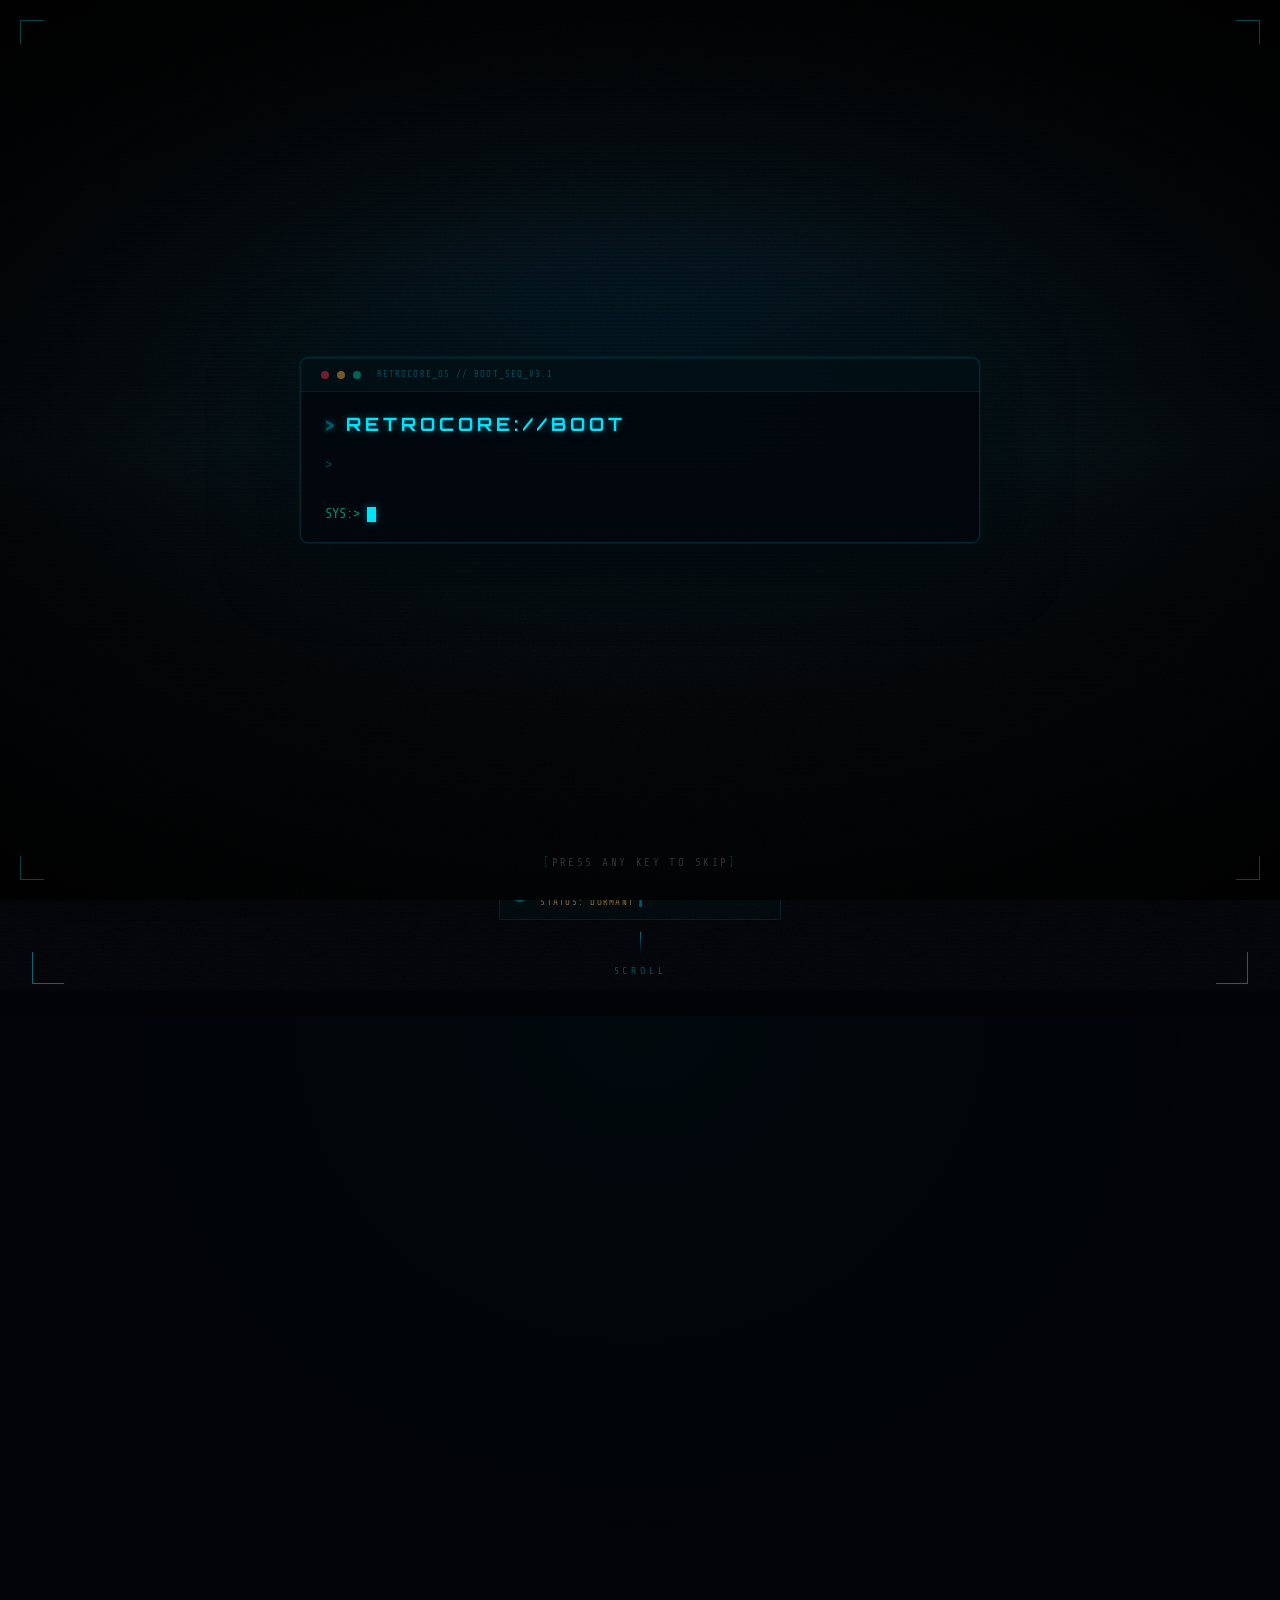
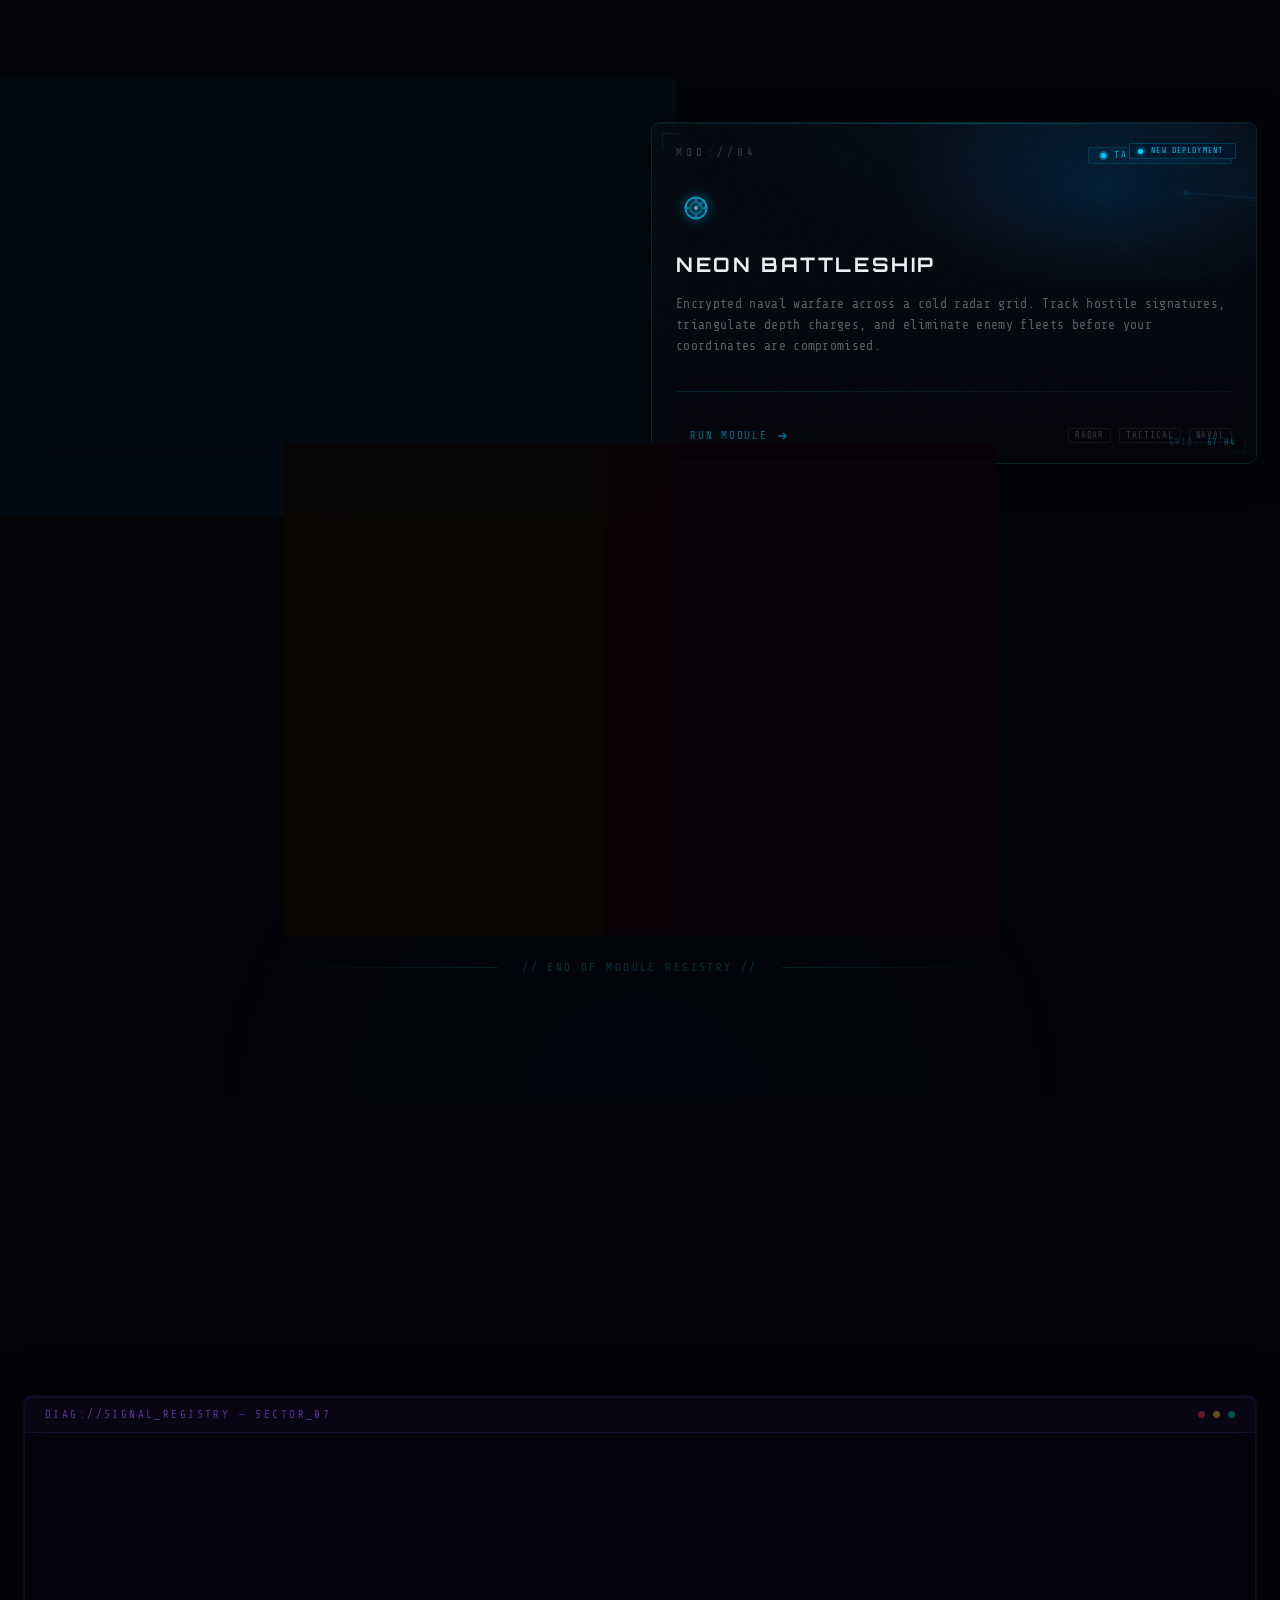
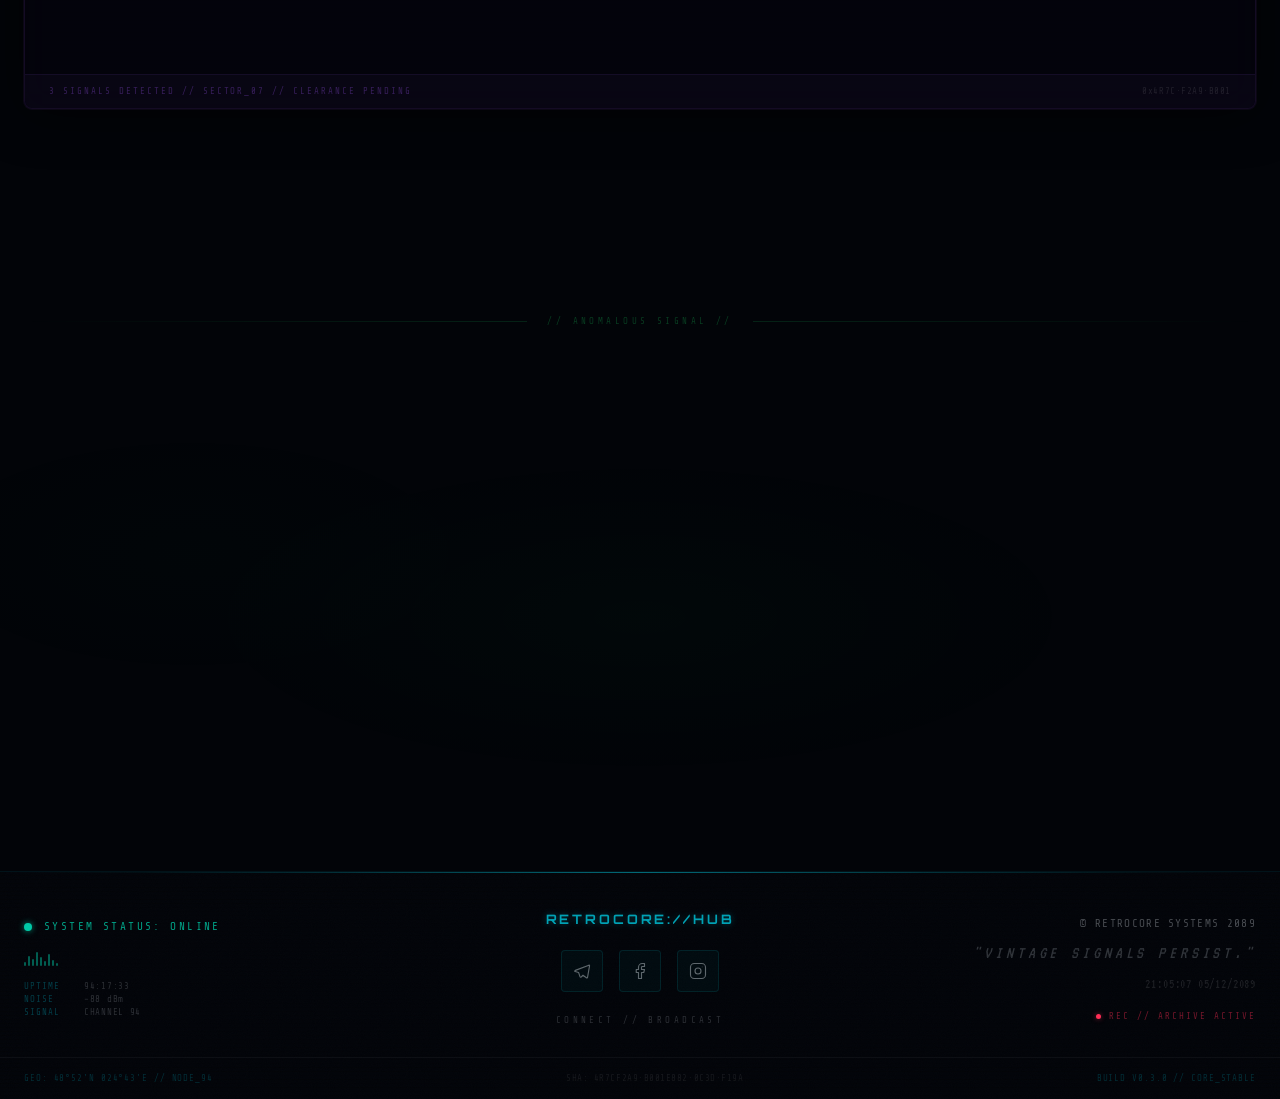
==== commit 573086fd: "check movieclub&battleship" ====
--- a/index.html
+++ b/index.html
@@ -245,7 +245,7 @@
         <!-- ── MODULE 01 — VHS MovieClub ─────────── -->
         <a
           class="mod-card mod-card--vhs"
-          href="/projects/vhs-movieclub/index.html"
+          href="./projects/vhs-movieclub/index.html"
           role="listitem"
           aria-label="VHS MovieClub — Launch module"
         >
@@ -314,7 +314,7 @@
         <!-- ── MODULE 02 — Neon Invaders ─────────── -->
         <a
           class="mod-card mod-card--invaders"
-          href="/projects/neon-invaders/index.html"
+          href="./projects/neon-invaders/index.html"
           role="listitem"
           aria-label="Neon Invaders — Launch module"
         >
@@ -384,7 +384,7 @@
         <!-- ── MODULE 03 — Neon Cyber-Deck ──────── -->
         <a
           class="mod-card mod-card--cyberdeck"
-          href="/projects/neon-cyberdeck/index.html"
+          href="./projects/neon-cyberdeck/index.html"
           role="listitem"
           aria-label="Neon Cyber-Deck — Launch module"
         >
@@ -451,7 +451,7 @@
         <!-- ── MODULE 04 — Neon Battleship (DEPLOYED) ── -->
         <a
           class="mod-card mod-card--battleship mod-card--naval"
-          href="/projects/neon-battleship/index.html"
+          href="./projects/neon-battleship/index.html"
           role="listitem"
           aria-label="Neon Battleship — Launch module"
           id="card-battleship"
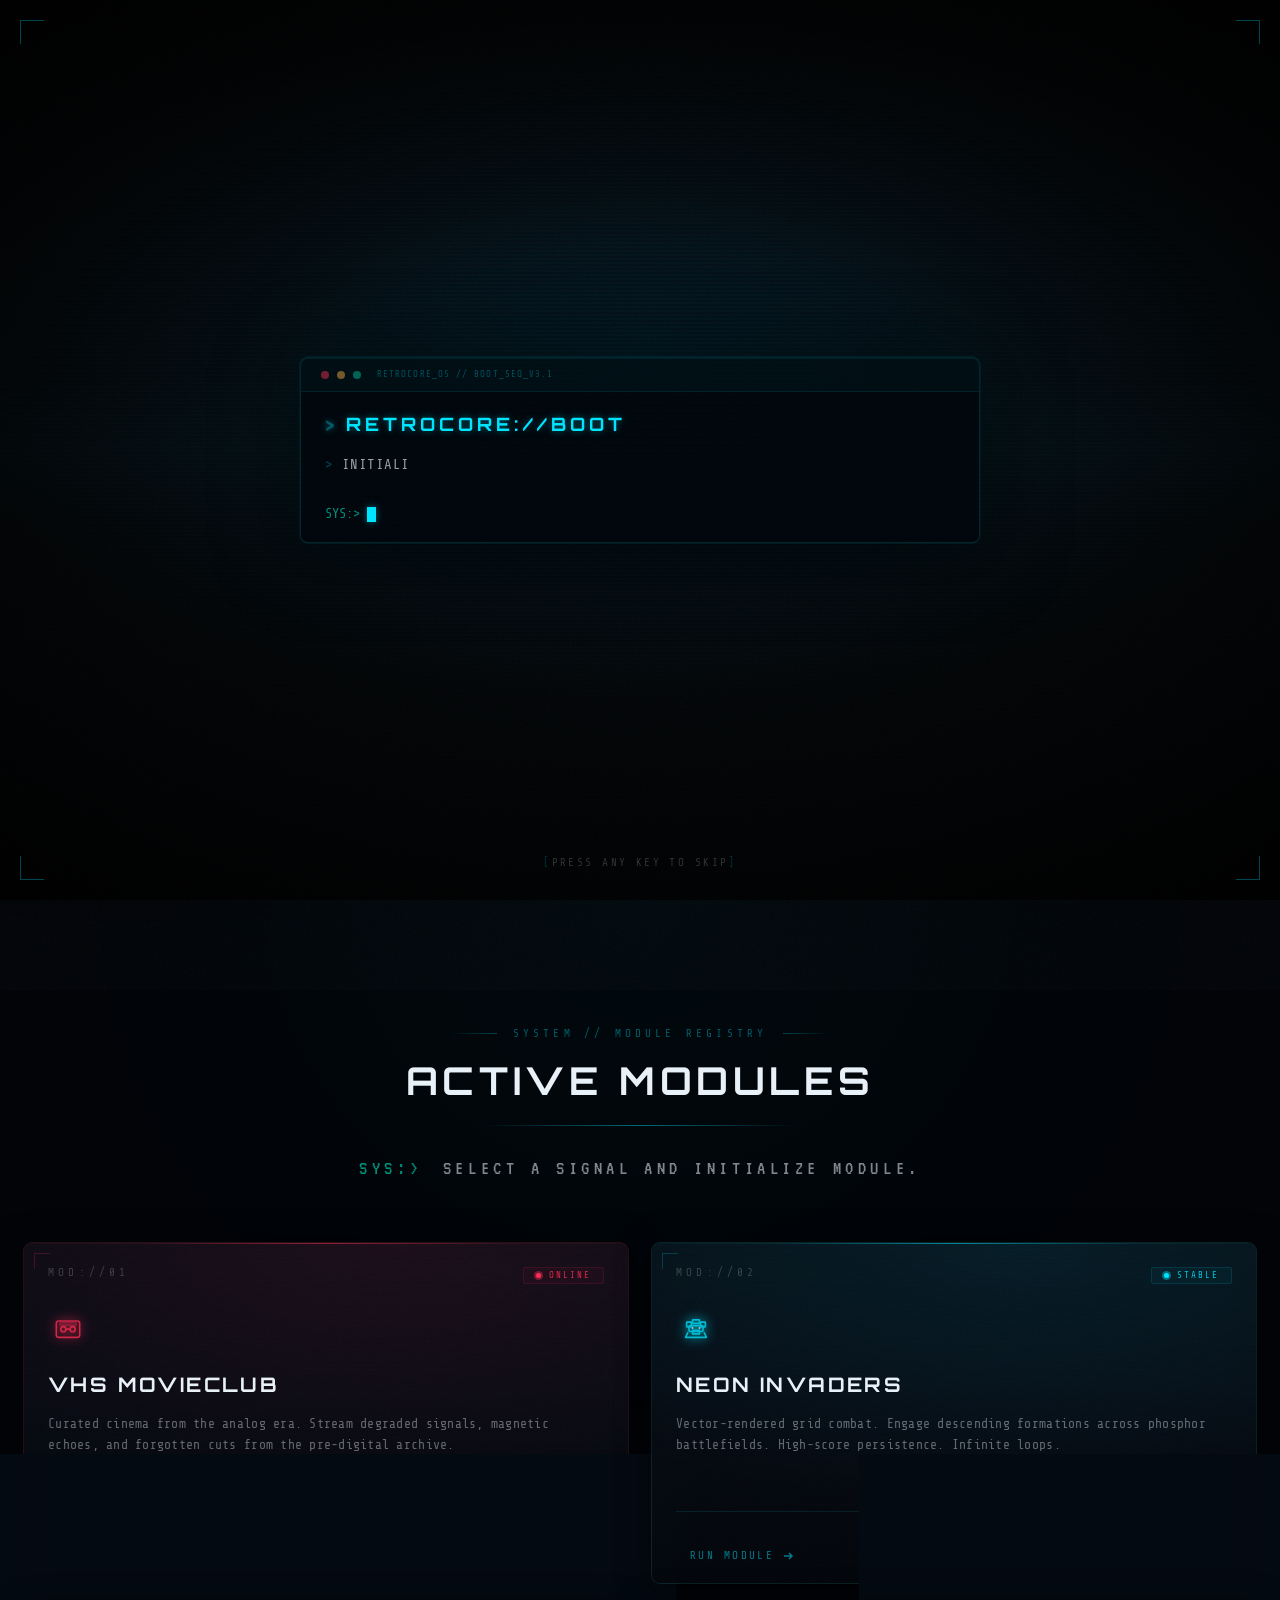
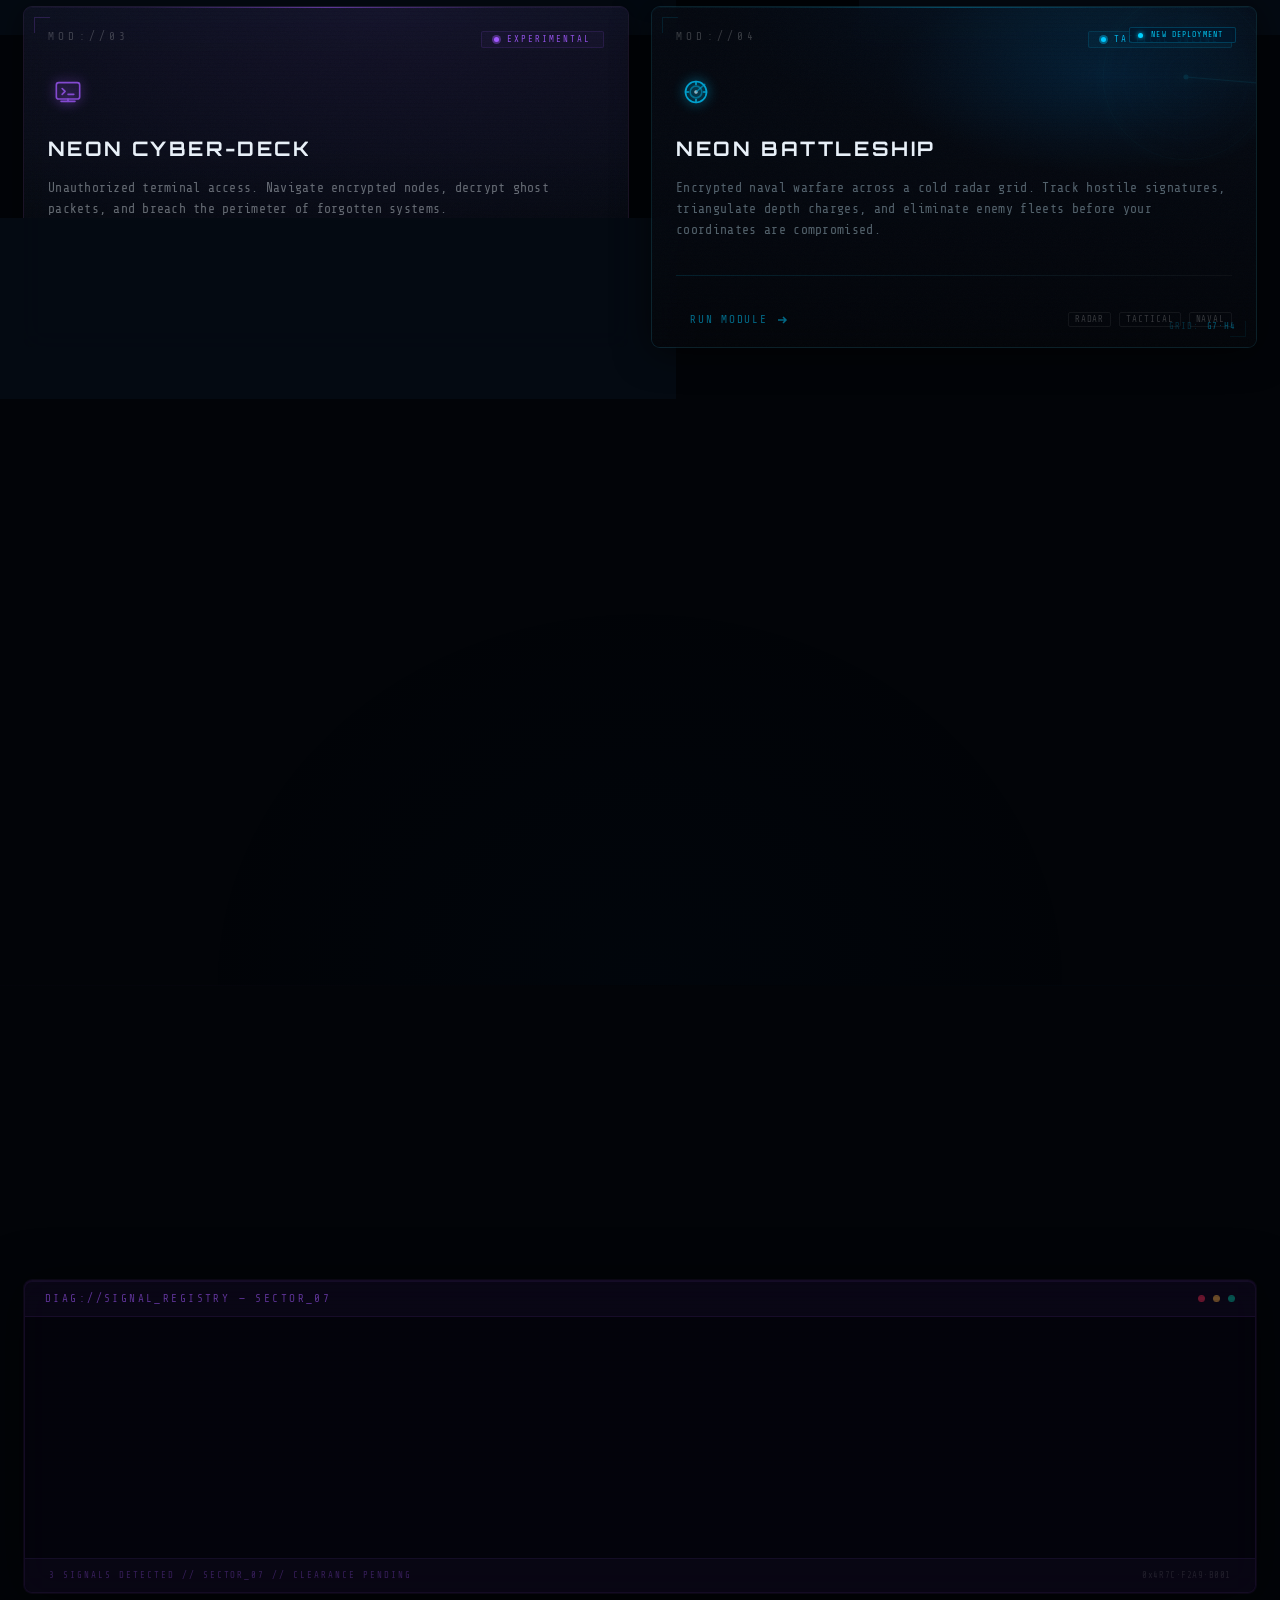
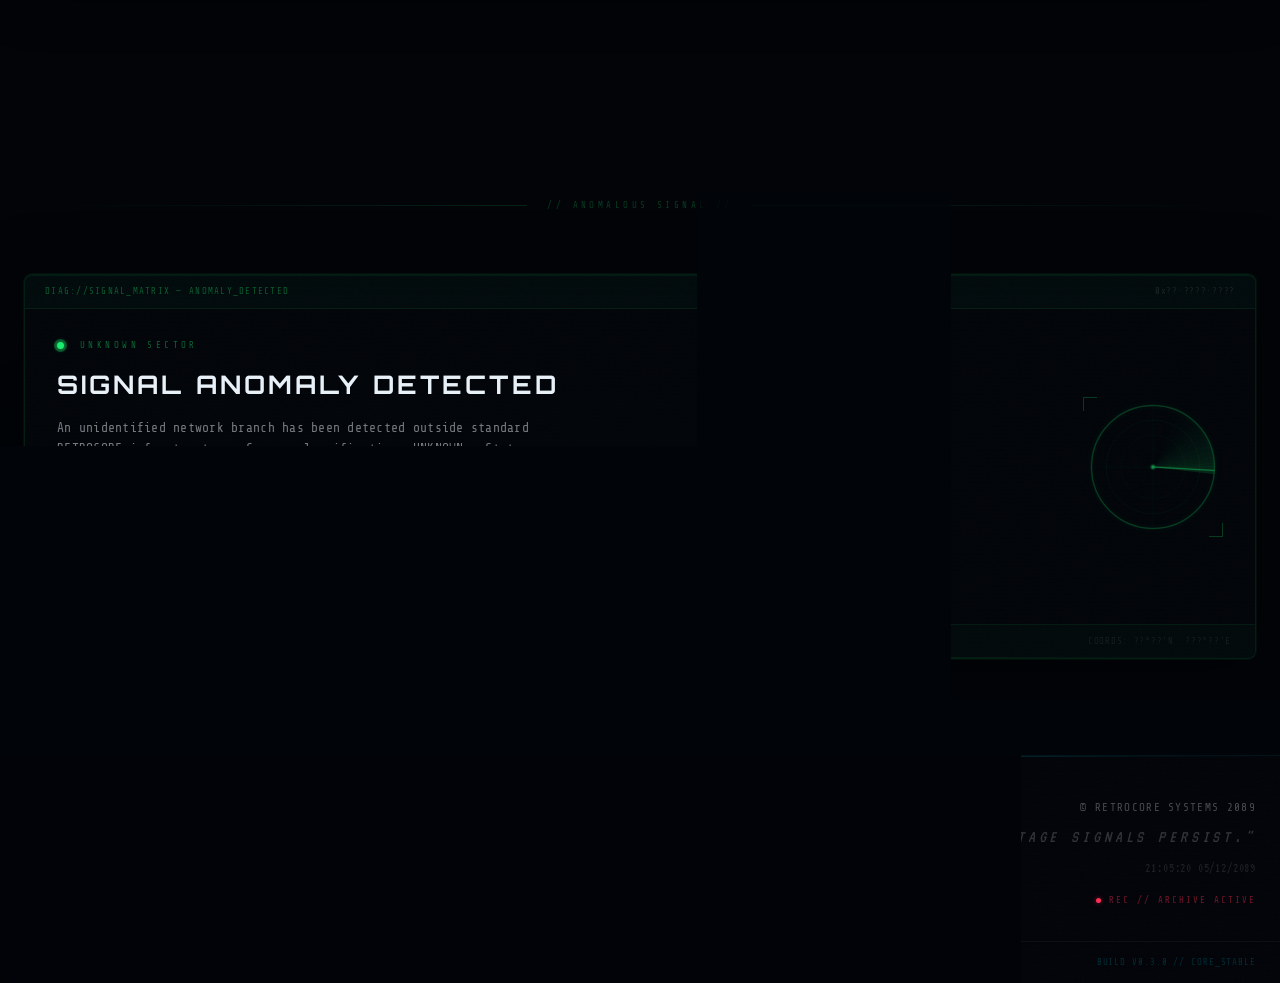
==== commit a7f83c21: "index.html_modified" ====
--- a/index.html
+++ b/index.html
@@ -180,8 +180,8 @@
 
         <!-- Main Tagline -->
         <h1 class="hero__title" data-i18n="heroTitle">
-          Vintage signals from a<br>forgotten digital future.
-        </h1>
+          Vintage signals from a forgotten digital future.
+        </h1> 
 
         <!-- Horizontal divider -->
         <div class="hero__divider" aria-hidden="true"></div>
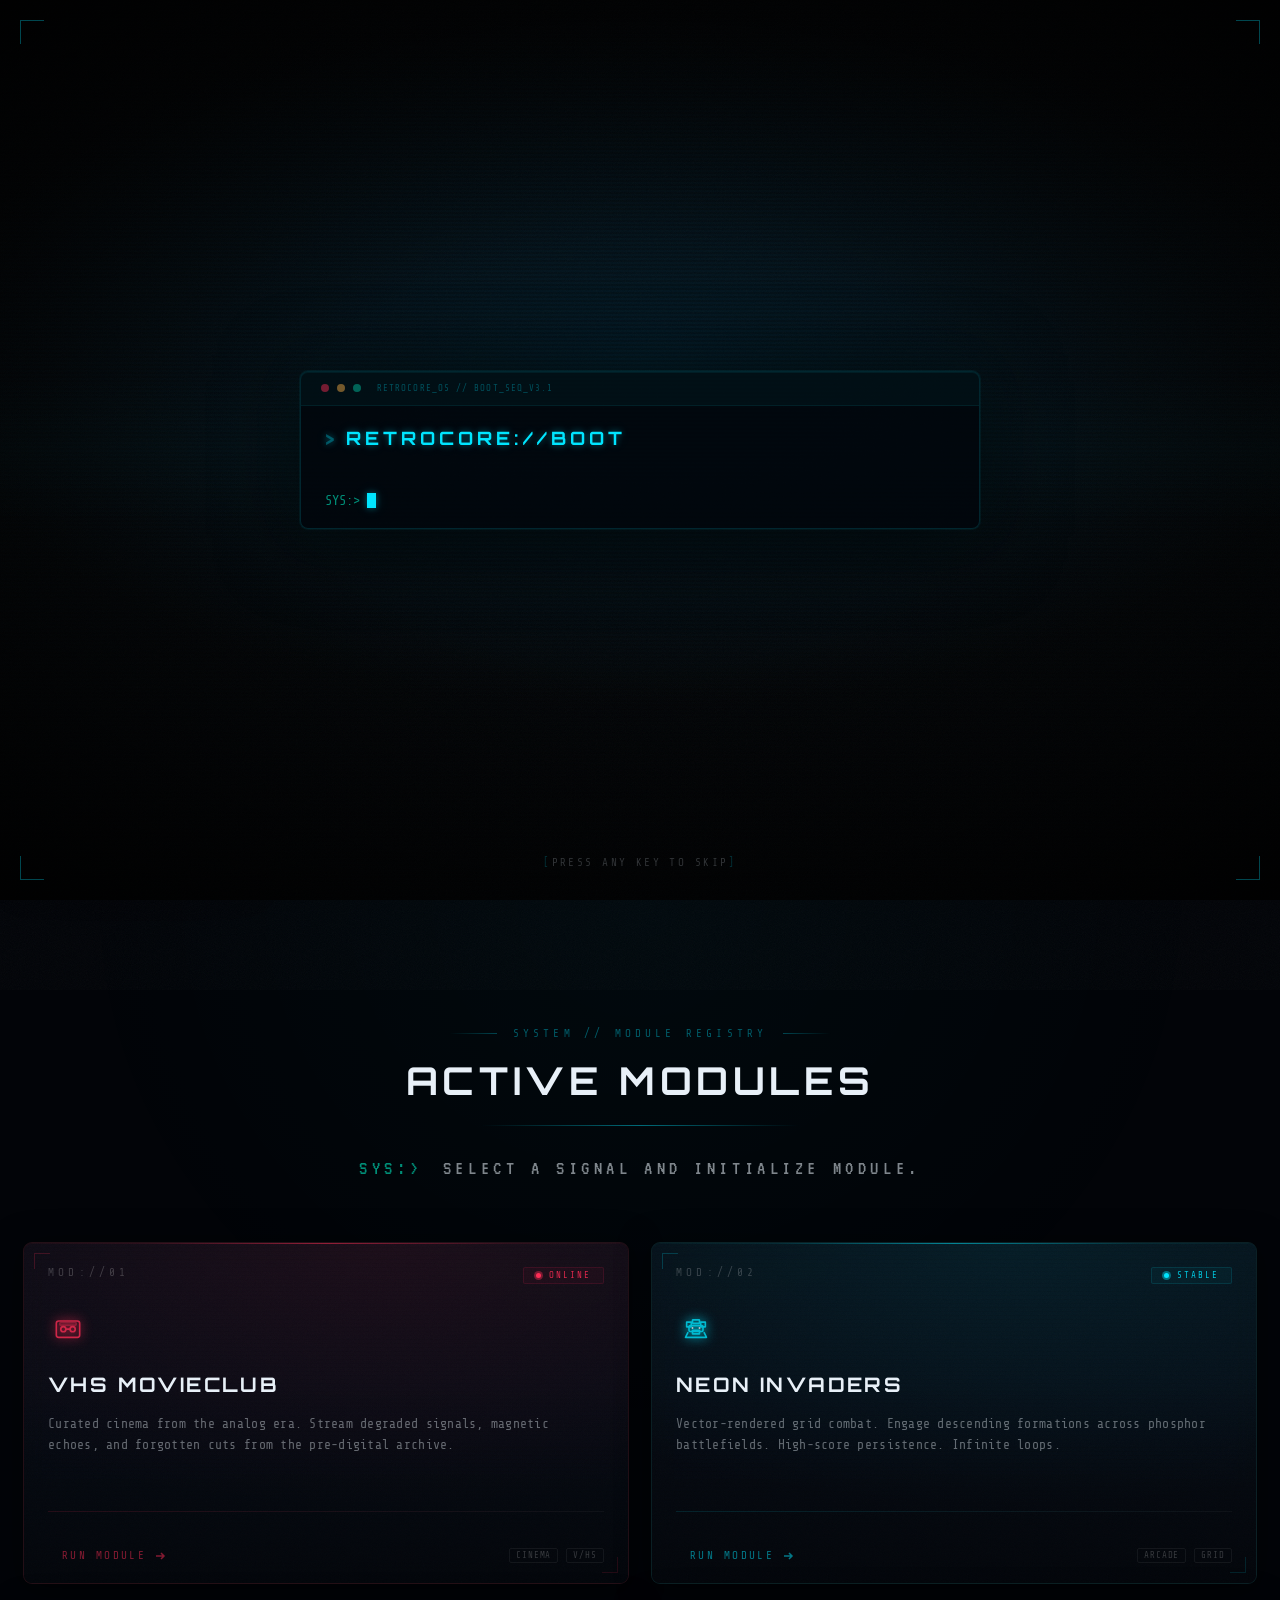
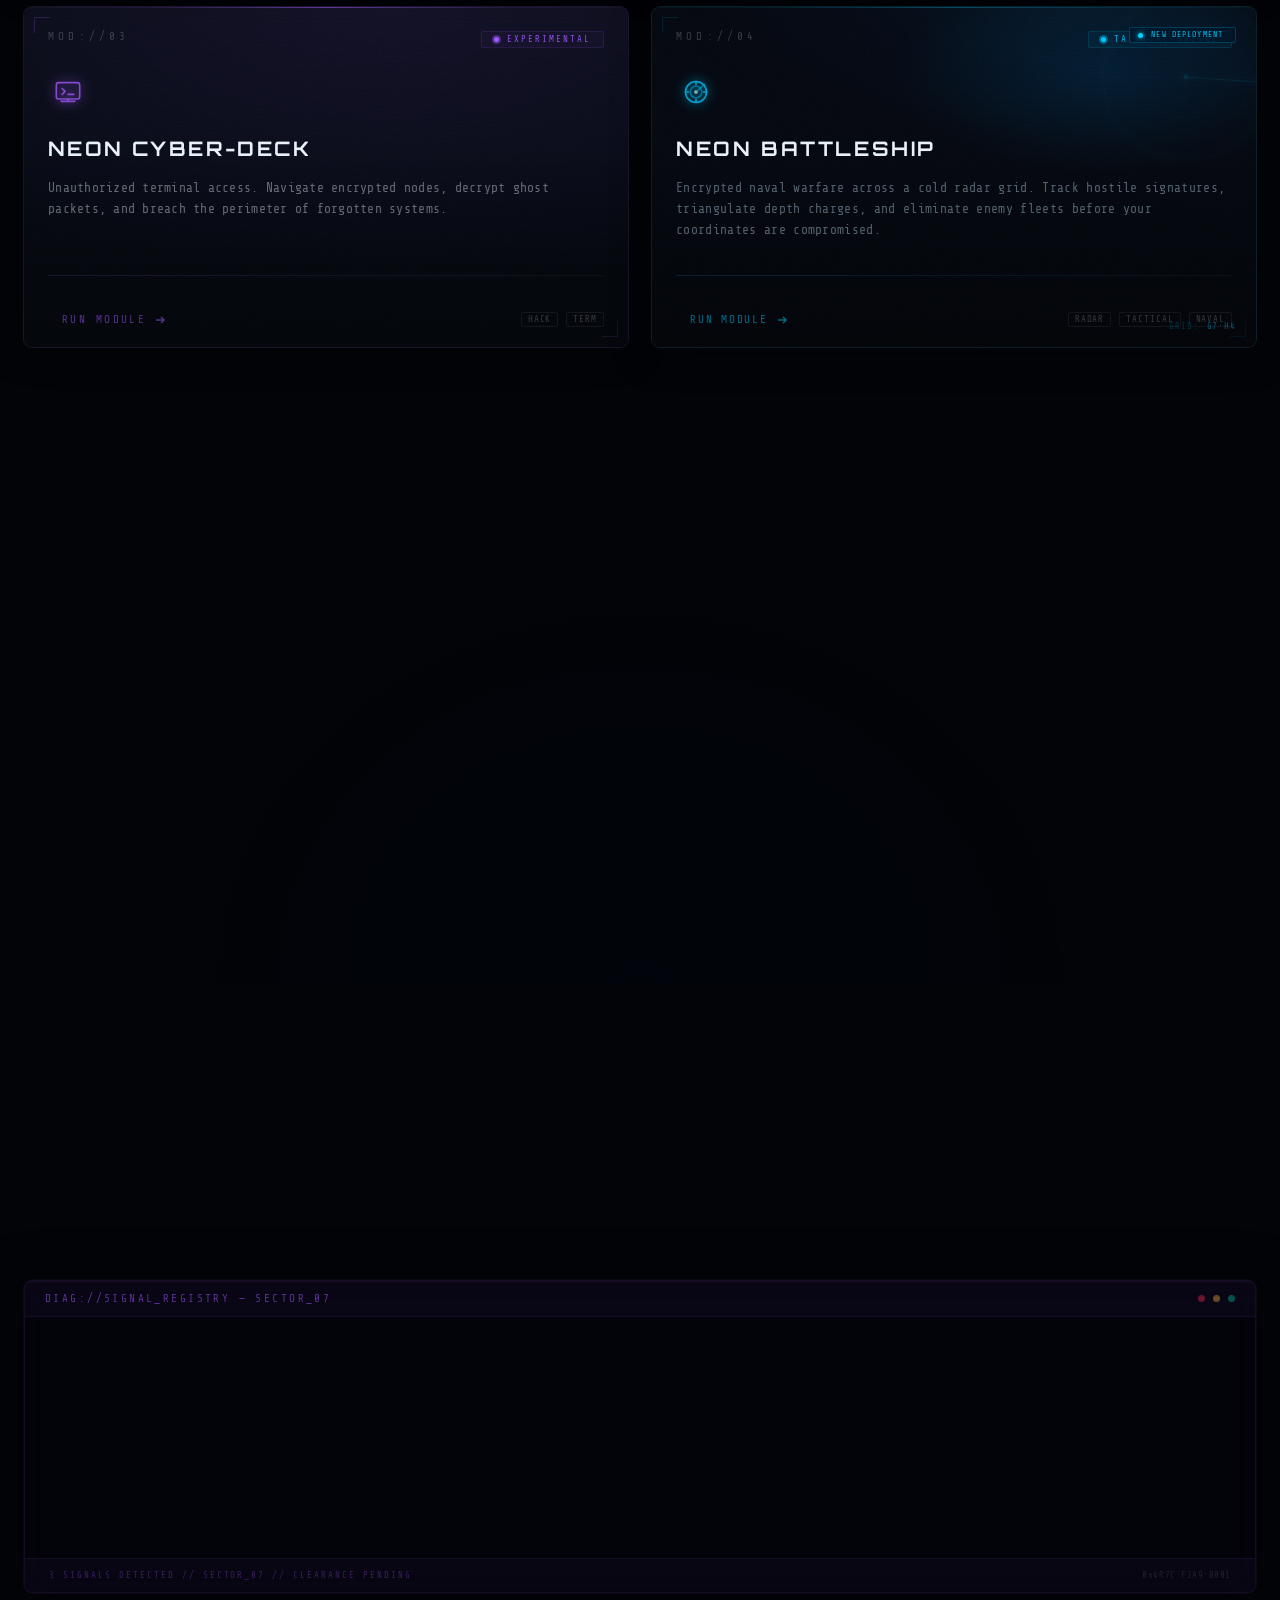
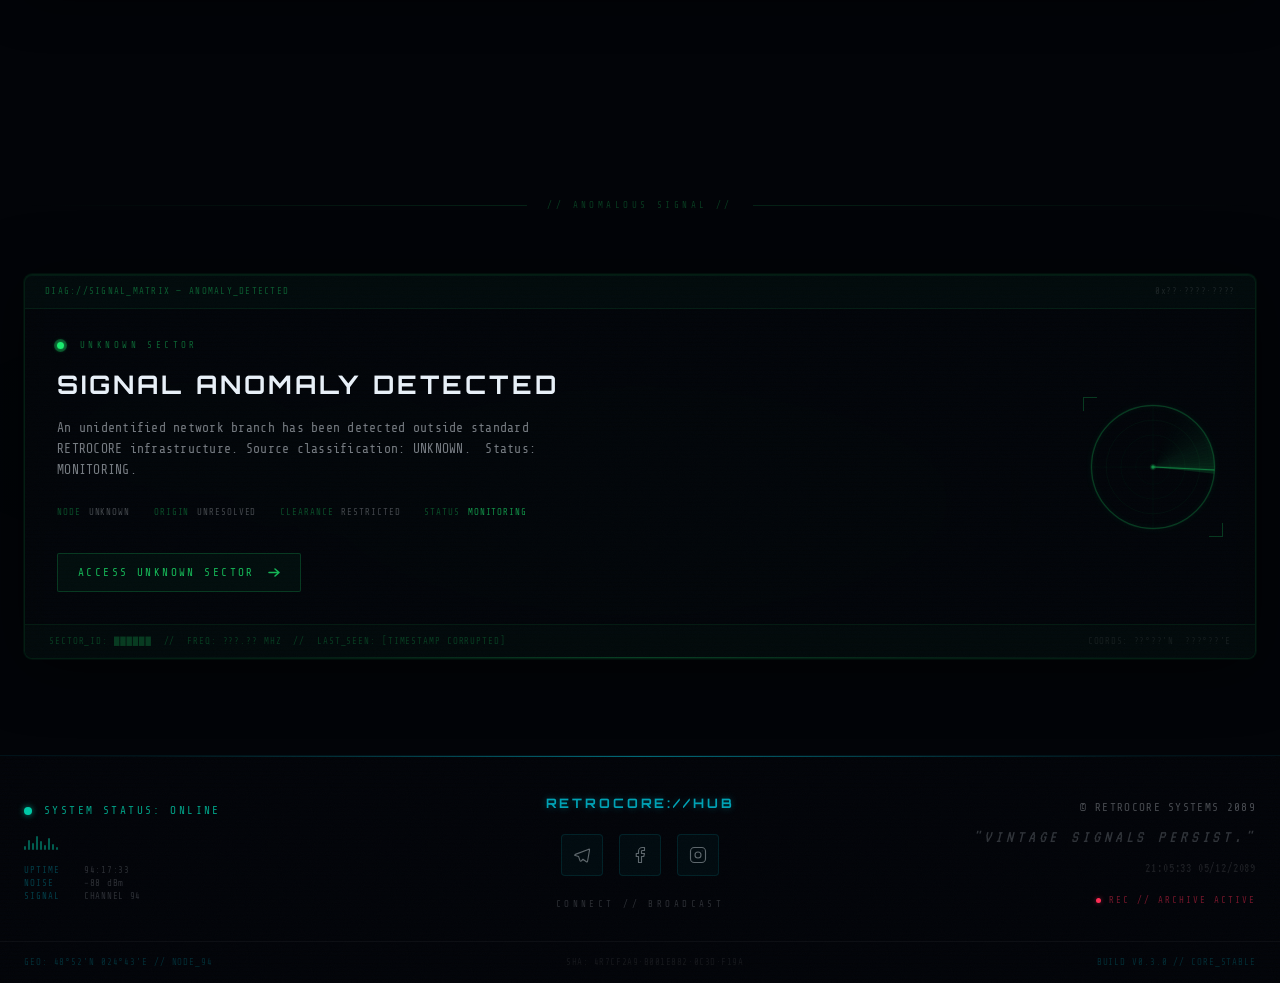
==== commit 158d08c3: "h1_title" ====
--- a/index.html
+++ b/index.html
@@ -179,9 +179,7 @@
         </p>
 
         <!-- Main Tagline -->
-        <h1 class="hero__title" data-i18n="heroTitle">
-          Vintage signals from a forgotten digital future.
-        </h1> 
+        <h1 class="hero__title" data-i18n="heroTitle"></h1> 
 
         <!-- Horizontal divider -->
         <div class="hero__divider" aria-hidden="true"></div>
